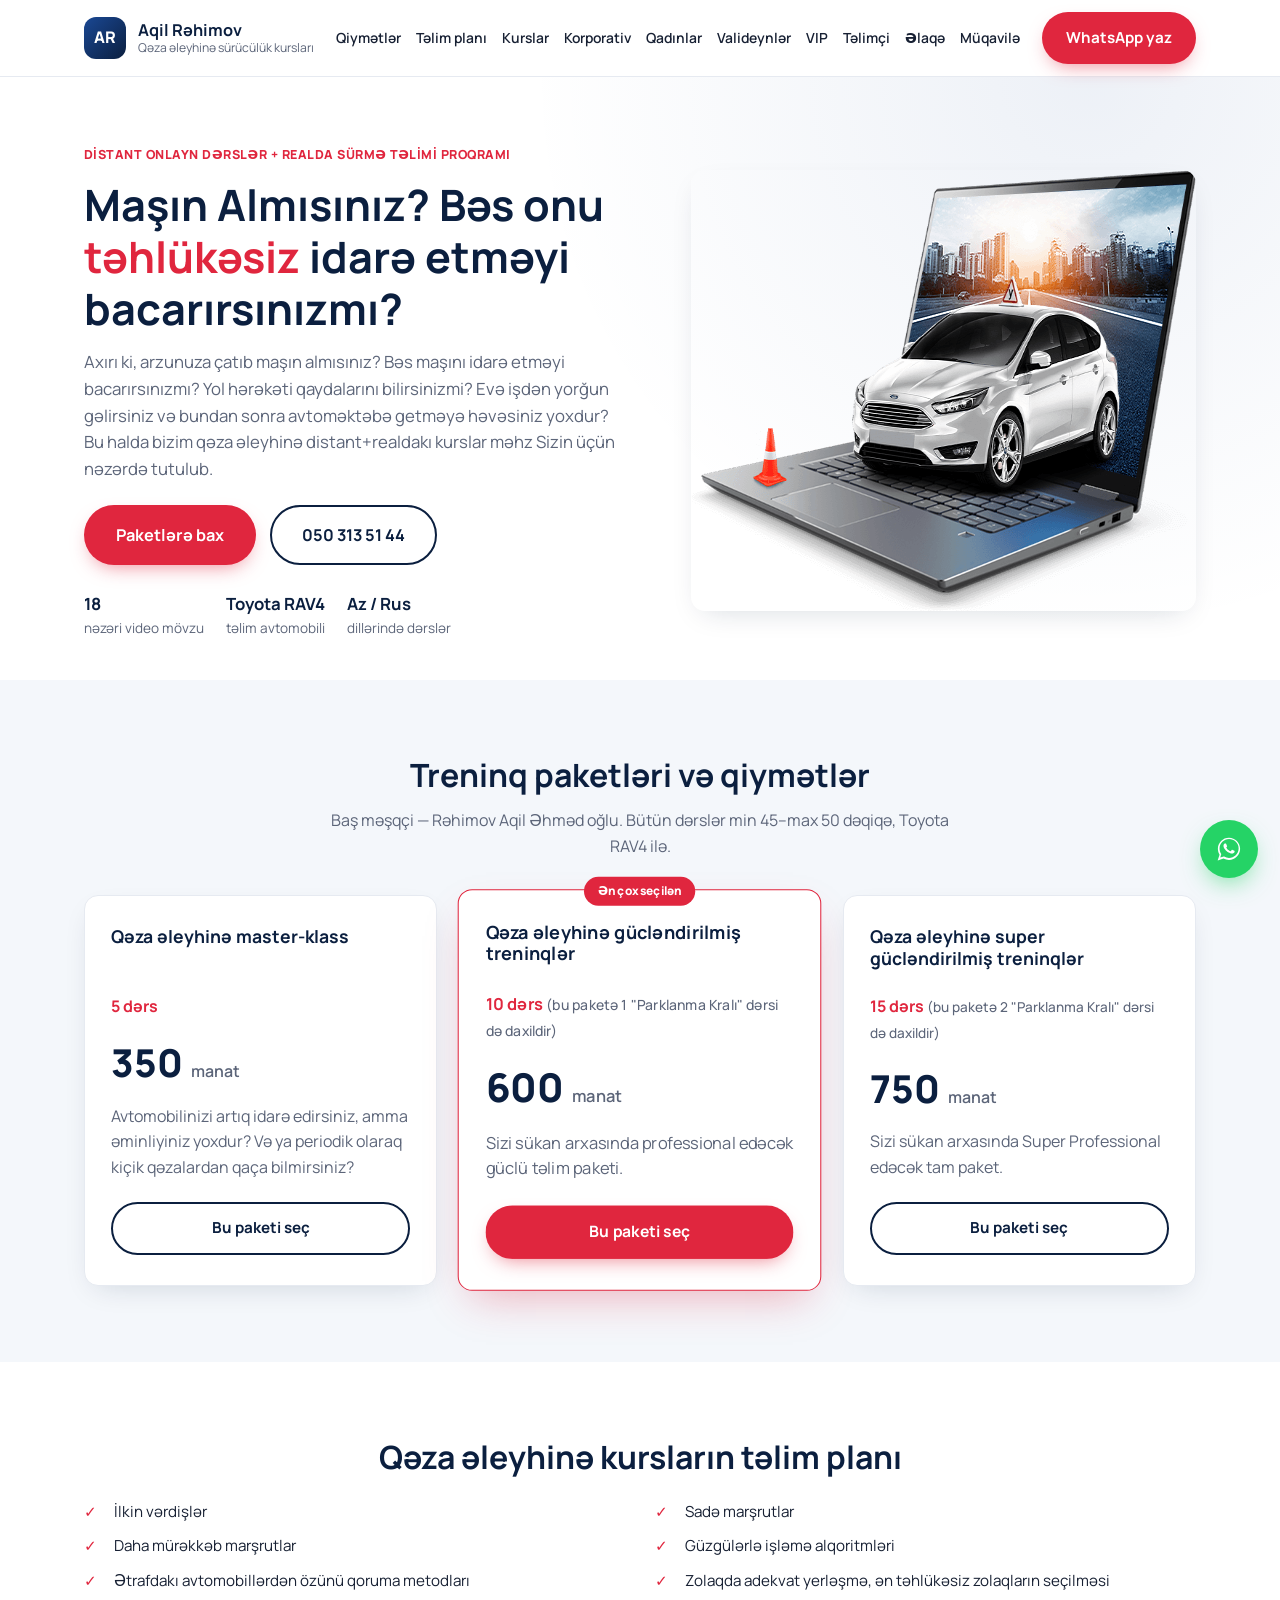
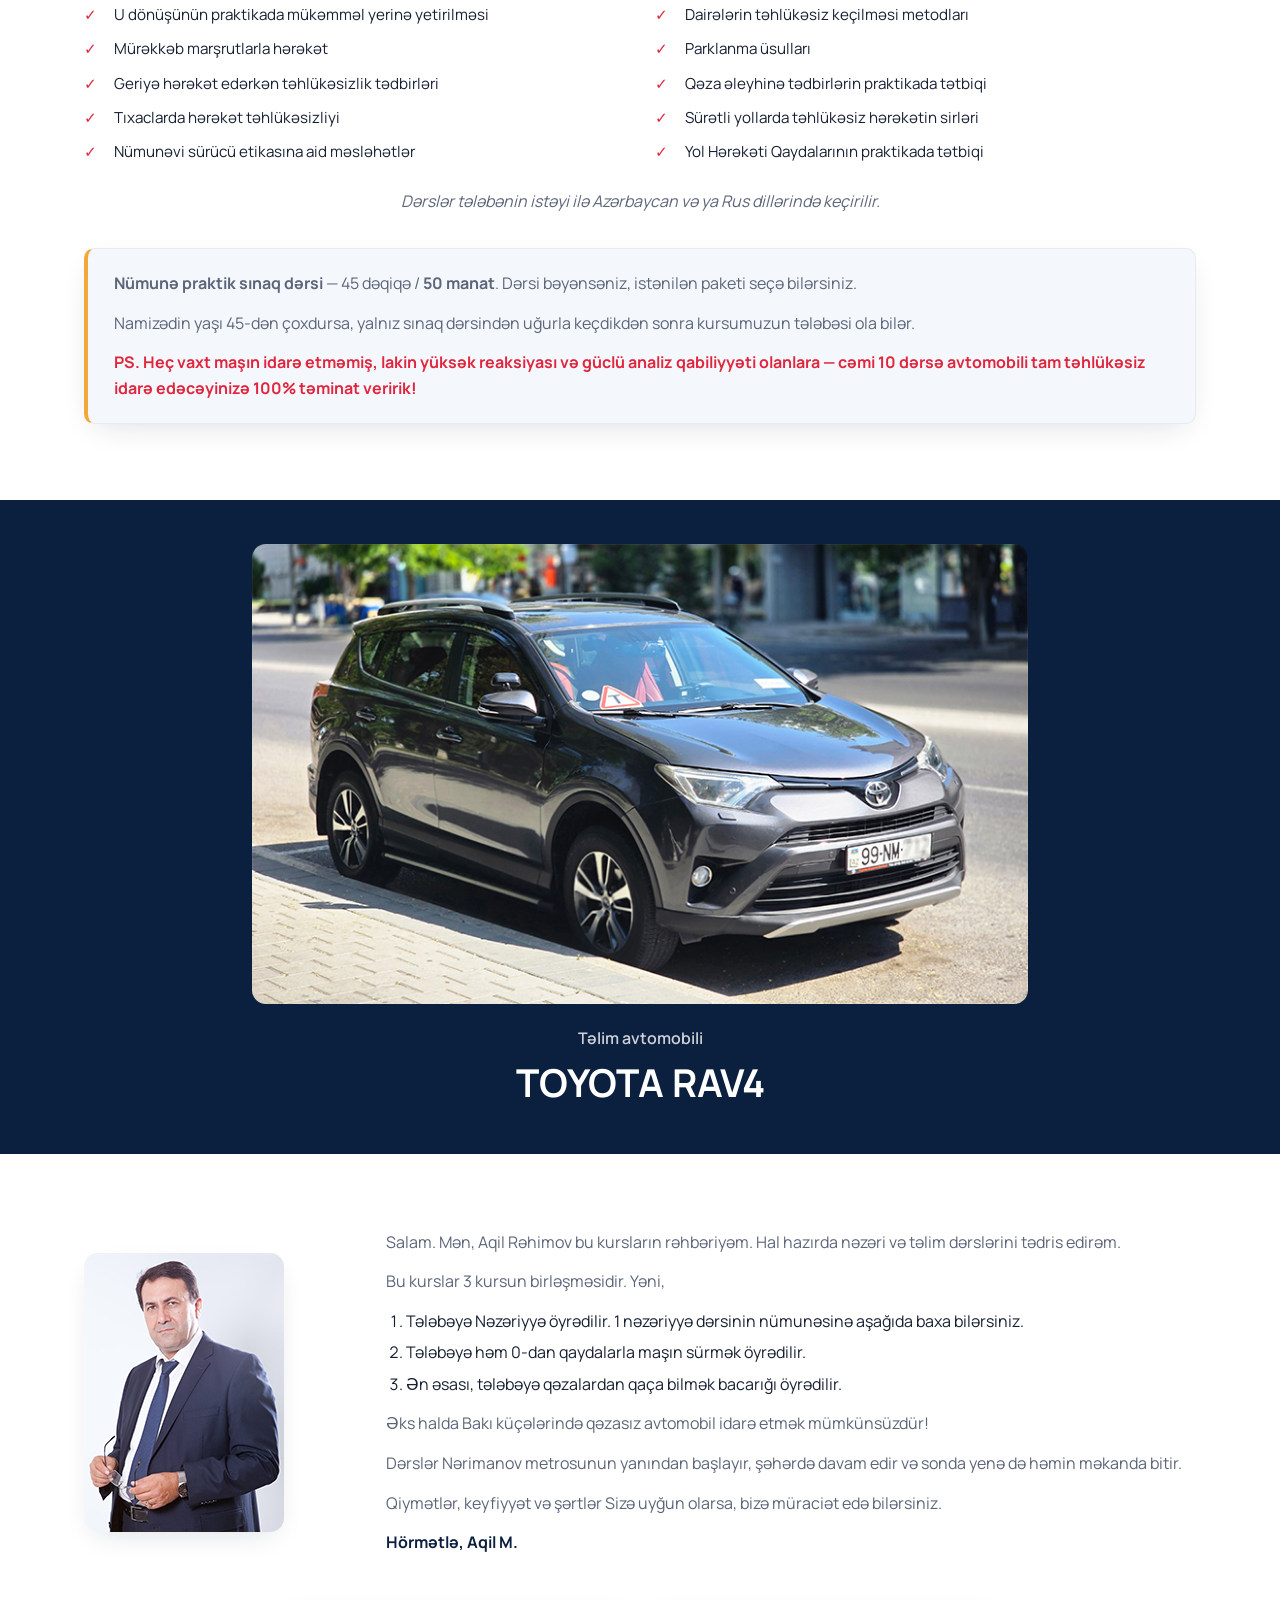
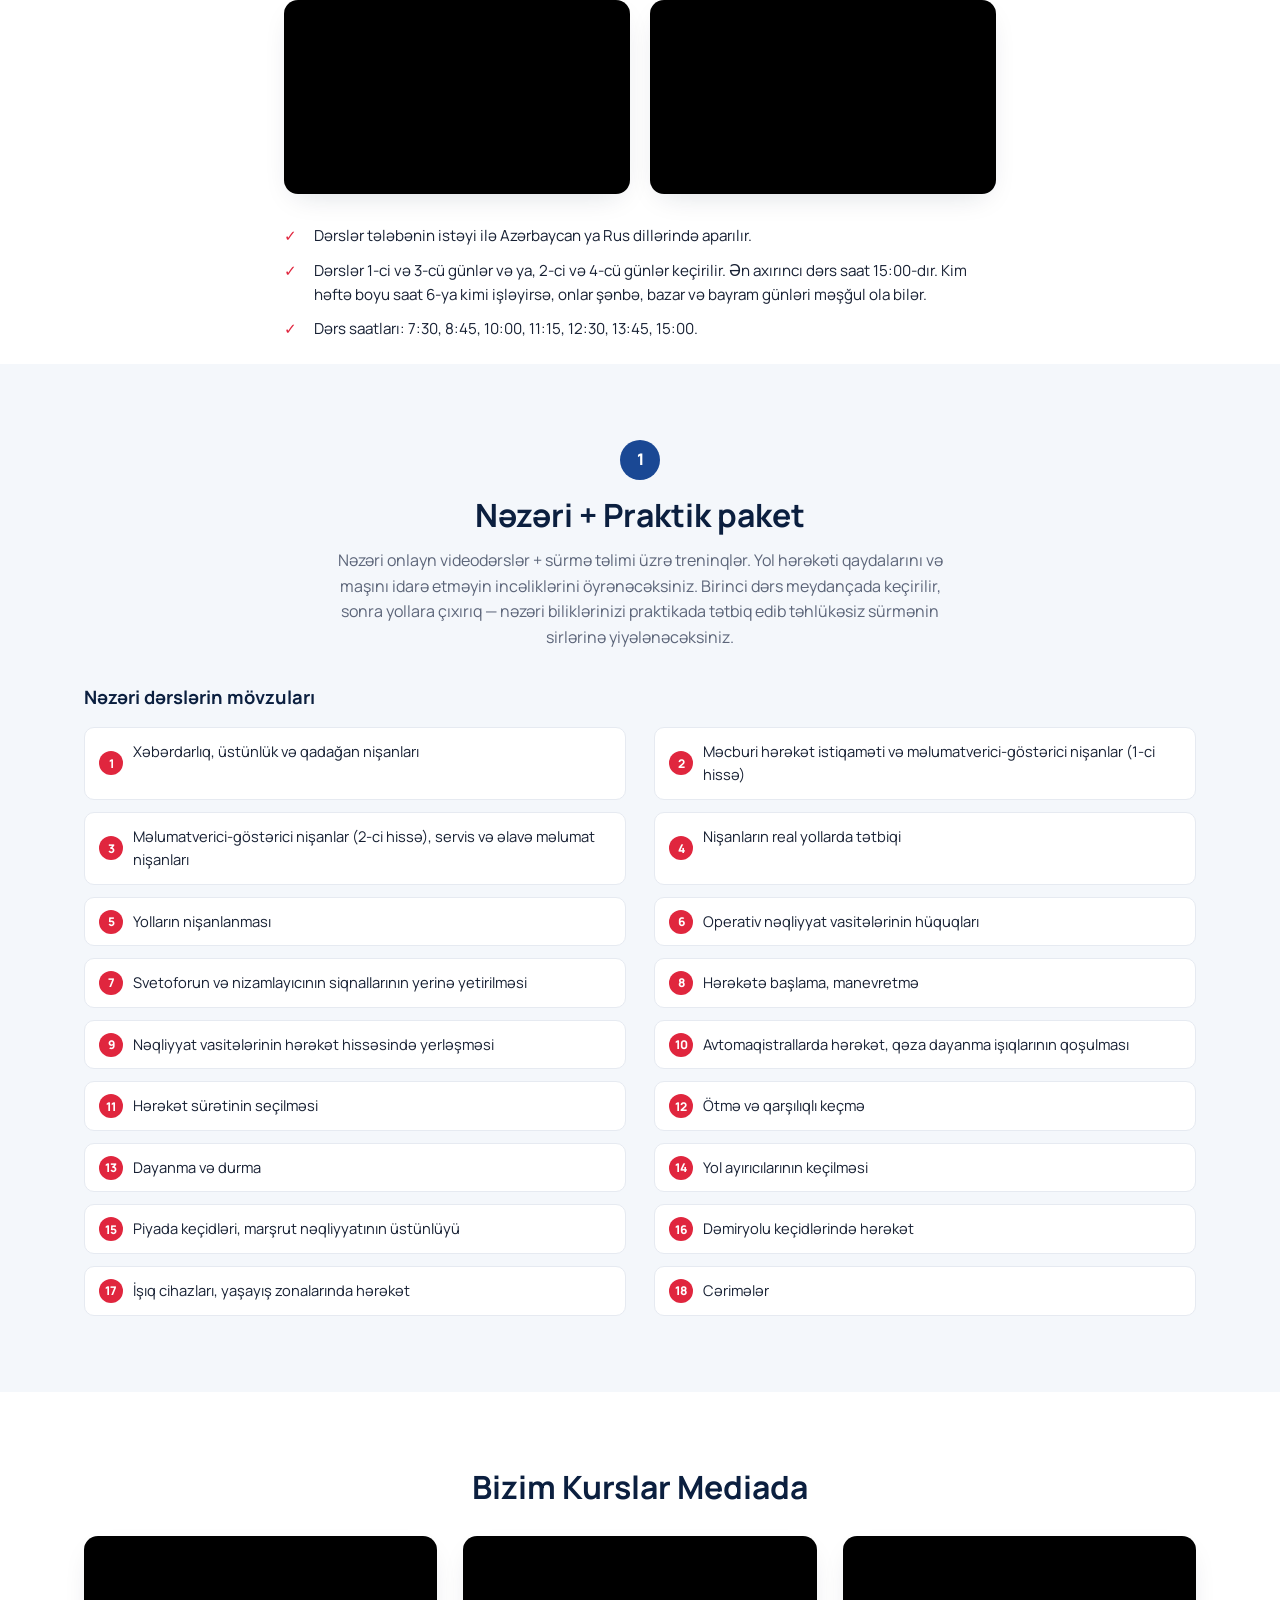
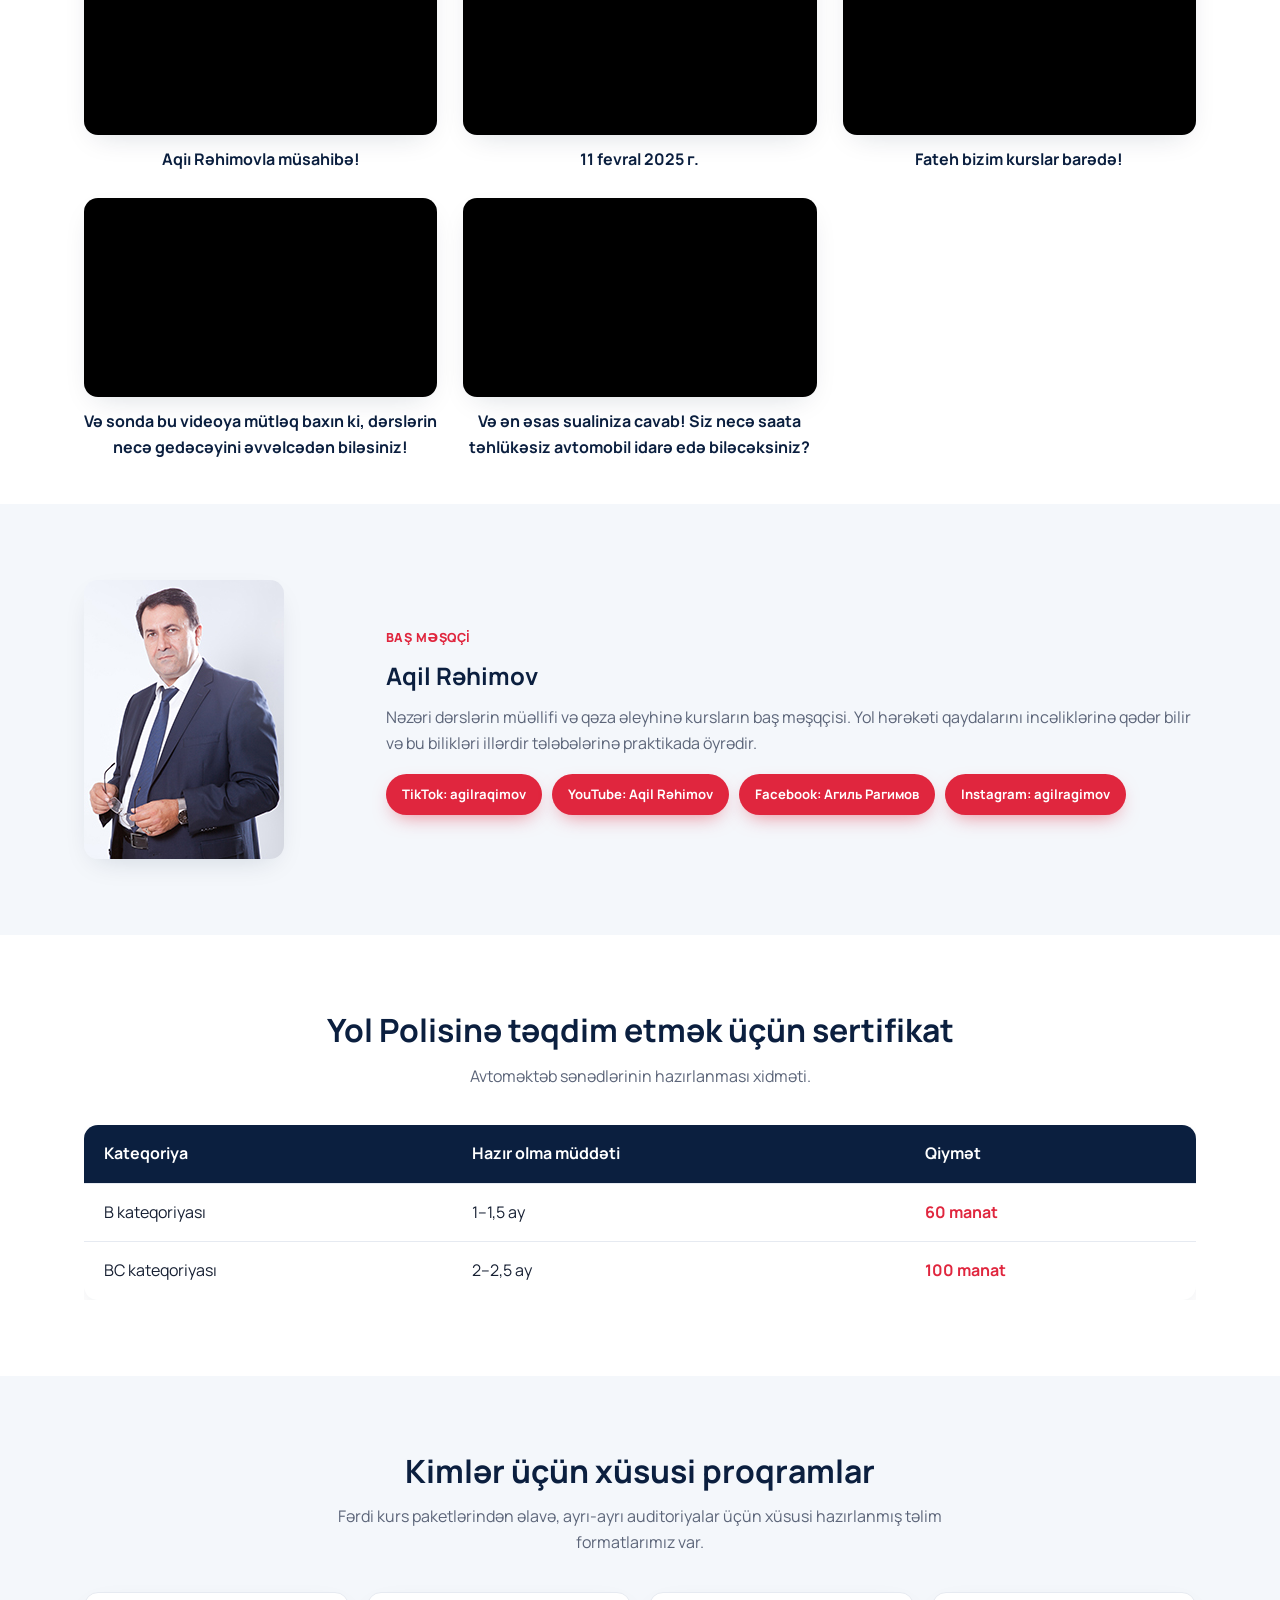
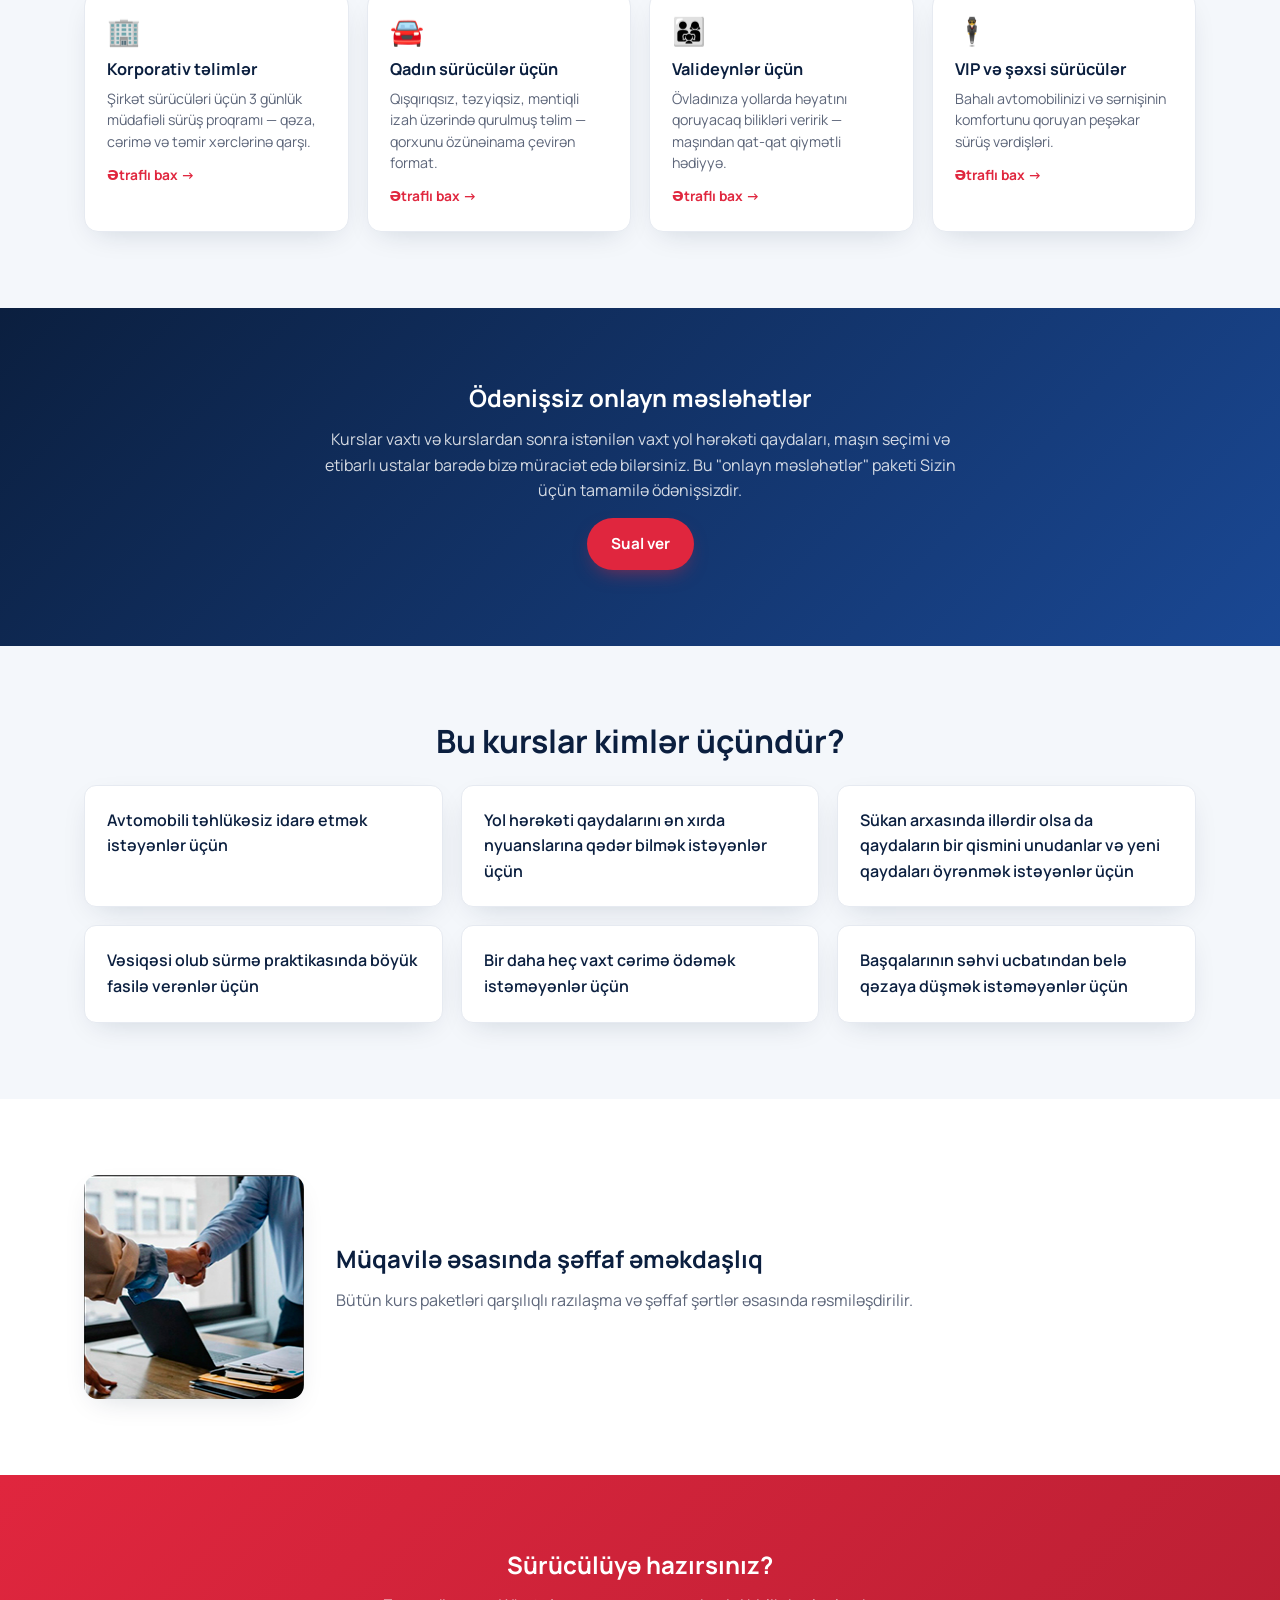
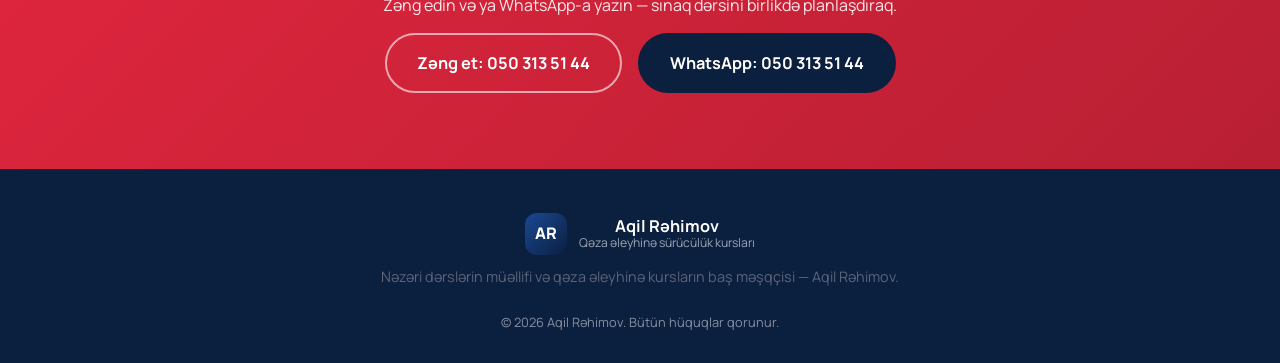
==== index.html @ 5eedbbdb "Make avtoprays.az the primary domain, 301 avtoprays.ru to it The two domains were serving the same s" ====
<!DOCTYPE html>
<html lang="az">
<head>
<!-- Google tag (gtag.js) -->
<script async src="https://www.googletagmanager.com/gtag/js?id=G-WKS4B1W9EC"></script>
<script>
  window.dataLayer = window.dataLayer || [];
  function gtag(){dataLayer.push(arguments);}
  gtag('js', new Date());

  gtag('config', 'G-WKS4B1W9EC');
</script>
<meta charset="UTF-8">
<meta name="viewport" content="width=device-width, initial-scale=1.0">
<title>Aqil Rəhimov | Qəza Əleyhinə Sürücülük Kursları — Bakı</title>
<meta name="description" content="Qəza əleyhinə distant+real sürücülük kursları. Nəzəri videodərslər + Toyota RAV4 ilə praktik təlim. Baş məşqçi Aqil Rəhimov.">
<link rel="canonical" href="https://avtoprays.az/">
<meta name="robots" content="index, follow, max-image-preview:large, max-snippet:-1">
<meta name="theme-color" content="#0b1f3f">
<meta property="og:type" content="website">
<meta property="og:site_name" content="Aqil Rəhimov — Qəza əleyhinə sürücülük kursları">
<meta property="og:title" content="Aqil Rəhimov | Qəza Əleyhinə Sürücülük Kursları — Bakı">
<meta property="og:description" content="Qəza əleyhinə distant+real sürücülük kursları. Nəzəri videodərslər + Toyota RAV4 ilə praktik təlim. Baş məşqçi Aqil Rəhimov.">
<meta property="og:url" content="https://avtoprays.az/">
<meta property="og:locale" content="az_AZ">
<meta property="og:image" content="https://avtoprays.az/assets/img/rv.jpg">
<meta property="og:image:width" content="800">
<meta property="og:image:height" content="474">
<meta property="og:image:alt" content="Aqil Rəhimov | Qəza Əleyhinə Sürücülük Kursları — Bakı">
<meta name="twitter:card" content="summary_large_image">
<meta name="google-site-verification" content="8_IIjyfYpLiNHMwcA9tqILUpTi-XOWbNn9tJfwJjx8o" />
<link rel="icon" href="data:image/svg+xml,<svg xmlns=%22http://www.w3.org/2000/svg%22 viewBox=%220 0 100 100%22><text y=%22.9em%22 font-size=%2290%22>🚗</text></svg>">
<link rel="preconnect" href="https://fonts.googleapis.com">
<link rel="preconnect" href="https://fonts.gstatic.com" crossorigin>
<link href="https://fonts.googleapis.com/css2?family=Manrope:wght@400;500;600;700;800&display=swap" rel="stylesheet">
<link rel="stylesheet" href="/css/style.css?v=20260823b">
</head>
<body>

<a class="skip-link" href="#main">Əsas məzmuna keç</a>

<!-- HEADER -->
<header class="site-header" id="top">
  <div class="container header-inner">
    <a href="#top" class="brand">
      <span class="brand-mark">AR</span>
      <span class="brand-text">
        <strong>Aqil Rəhimov</strong>
        <small>Qəza əleyhinə sürücülük kursları</small>
      </span>
    </a>

    <nav class="main-nav" id="mainNav">
      <a href="#qiymetler">Qiymətlər</a>
      <a href="#telim-plani">Təlim planı</a>
      <a href="#kurslar">Kurslar</a>
      <a href="/korporativ">Korporativ</a>
      <a href="/qadin-suruculer">Qadınlar</a>
      <a href="/valideynler-ucun">Valideynlər</a>
      <a href="/vip-suruculer">VIP</a>
      <a href="#teqchi">Təlimçi</a>
      <a href="#elaqe">Əlaqə</a>
      <a href="/muqavile">Müqavilə</a>
    </nav>

    <div class="header-actions">
      <a href="tel:+994503135144" class="btn btn-ghost header-phone">
        <svg viewBox="0 0 24 24" width="18" height="18" aria-hidden="true"><path fill="currentColor" d="M6.6 10.8c1.4 2.8 3.8 5.1 6.6 6.6l2.2-2.2c.3-.3.7-.4 1-.2 1.1.4 2.3.6 3.6.6.6 0 1 .4 1 1V20c0 .6-.4 1-1 1C10.6 21 3 13.4 3 4c0-.6.4-1 1-1h3.5c.6 0 1 .4 1 1 0 1.3.2 2.5.6 3.6.1.4 0 .8-.2 1L6.6 10.8z"/></svg>
        050 313 51 44
      </a>
      <a href="https://wa.me/994503135144?text=Salam%2C%20q%C9%99za%20%C9%99leyhin%C9%99%20s%C3%BCr%C3%BCc%C3%BCl%C3%BCk%20kurslar%C4%B1%20haqq%C4%B1nda%20m%C9%99lumat%20almaq%20ist%C9%99yir%C9%99m." class="btn btn-primary" target="_blank" rel="noopener">WhatsApp yaz</a>
    </div>

    <button class="nav-toggle" id="navToggle" aria-label="Menyunu aç" aria-expanded="false">
      <span></span><span></span><span></span>
    </button>
  </div>
</header>

<main id="main">

  <!-- HERO -->
  <section class="hero">
    <div class="container hero-inner">
      <div class="hero-copy reveal">
        <p class="eyebrow">DİSTANT ONLAYN DƏRSLƏR + REALDA SÜRMƏ TƏLİMİ PROQRAMI</p>
        <h1>Maşın Almısınız? Bəs onu <span>təhlükəsiz</span> idarə etməyi bacarırsınızmı?</h1>
        <p class="hero-sub">Axırı ki, arzunuza çatıb maşın almısınız? Bəs maşını idarə etməyi bacarırsınızmı? Yol hərəkəti qaydalarını bilirsinizmi? Evə işdən yorğun gəlirsiniz və bundan sonra avtoməktəbə getməyə həvəsiniz yoxdur? Bu halda bizim qəza əleyhinə distant+realdakı kurslar məhz Sizin üçün nəzərdə tutulub.</p>
        <div class="hero-actions">
          <a href="#qiymetler" class="btn btn-primary btn-lg">Paketlərə bax</a>
          <a href="tel:+994503135144" class="btn btn-outline btn-lg">050 313 51 44</a>
        </div>
        <ul class="hero-trust">
          <li><strong>18</strong> nəzəri video mövzu</li>
          <li><strong>Toyota RAV4</strong> təlim avtomobili</li>
          <li><strong>Az / Rus</strong> dillərində dərslər</li>
        </ul>
      </div>
      <div class="hero-media reveal">
        <img src="/assets/img/obolsoy4.png" width="695" height="441" alt="Nəzəri onlayn video kurs və praktik sürücülük təlimi" loading="eager">
      </div>
    </div>
  </section>

  <!-- PRICING -->
  <section class="section alt" id="qiymetler">
    <div class="container">
      <h2 class="section-title reveal">Treninq paketləri və qiymətlər</h2>
      <p class="section-sub reveal">Baş məşqçi — Rəhimov Aqil Əhməd oğlu. Bütün dərslər min 45–max 50 dəqiqə, Toyota RAV4 ilə.</p>

      <div class="pricing-grid">
        <div class="price-card reveal">
          <h3>Qəza əleyhinə master-klass</h3>
          <p class="price-lessons">5 dərs</p>
          <p class="price-tag">350 <span>manat</span></p>
          <p class="price-desc">Avtomobilinizi artıq idarə edirsiniz, amma əminliyiniz yoxdur? Və ya periodik olaraq kiçik qəzalardan qaça bilmirsiniz?</p>
          <a href="https://wa.me/994503135144?text=Salam%2C%20%22Q%C9%99za%20%C9%99leyhin%C9%99%20master-klass%22%20paketi%20(5%20d%C9%99rs%2C%20350%20manat)%20il%C9%99%20maraqlan%C4%B1ram." class="btn btn-outline" target="_blank" rel="noopener">Bu paketi seç</a>
        </div>

        <div class="price-card featured reveal">
          <p class="price-flag">Ən çox seçilən</p>
          <h3>Qəza əleyhinə gücləndirilmiş treninqlər</h3>
          <p class="price-lessons">10 dərs <em>(bu paketə 1 "Parklanma Kralı" dərsi də daxildir)</em></p>
          <p class="price-tag">600 <span>manat</span></p>
          <p class="price-desc">Sizi sükan arxasında professional edəcək güclü təlim paketi.</p>
          <a href="https://wa.me/994503135144?text=Salam%2C%20%22Q%C9%99za%20%C9%99leyhin%C9%99%20g%C3%BCcl%C9%99ndirilmi%C5%9F%20treninql%C9%99r%22%20paketi%20(10%20d%C9%99rs%2C%20600%20manat)%20il%C9%99%20maraqlan%C4%B1ram." class="btn btn-primary" target="_blank" rel="noopener">Bu paketi seç</a>
        </div>

        <div class="price-card reveal">
          <h3>Qəza əleyhinə super gücləndirilmiş treninqlər</h3>
          <p class="price-lessons">15 dərs <em>(bu paketə 2 "Parklanma Kralı" dərsi də daxildir)</em></p>
          <p class="price-tag">750 <span>manat</span></p>
          <p class="price-desc">Sizi sükan arxasında Super Professional edəcək tam paket.</p>
          <a href="https://wa.me/994503135144?text=Salam%2C%20%22Q%C9%99za%20%C9%99leyhin%C9%99%20super%20g%C3%BCcl%C9%99ndirilmi%C5%9F%20treninql%C9%99r%22%20paketi%20(15%20d%C9%99rs%2C%20750%20manat)%20il%C9%99%20maraqlan%C4%B1ram." class="btn btn-outline" target="_blank" rel="noopener">Bu paketi seç</a>
        </div>
      </div>
    </div>
  </section>

  <!-- TRAINING PLAN -->
  <section class="section" id="telim-plani">
    <div class="container">
      <h2 class="section-title reveal">Qəza əleyhinə kursların təlim planı</h2>
      <ul class="plan-list reveal">
        <li>İlkin vərdişlər</li>
        <li>Sadə marşrutlar</li>
        <li>Daha mürəkkəb marşrutlar</li>
        <li>Güzgülərlə işləmə alqoritmləri</li>
        <li>Ətrafdakı avtomobillərdən özünü qoruma metodları</li>
        <li>Zolaqda adekvat yerləşmə, ən təhlükəsiz zolaqların seçilməsi</li>
        <li>U dönüşünün praktikada mükəmməl yerinə yetirilməsi</li>
        <li>Dairələrin təhlükəsiz keçilməsi metodları</li>
        <li>Mürəkkəb marşrutlarla hərəkət</li>
        <li>Parklanma üsulları</li>
        <li>Geriyə hərəkət edərkən təhlükəsizlik tədbirləri</li>
        <li>Qəza əleyhinə tədbirlərin praktikada tətbiqi</li>
        <li>Tıxaclarda hərəkət təhlükəsizliyi</li>
        <li>Sürətli yollarda təhlükəsiz hərəkətin sirləri</li>
        <li>Nümunəvi sürücü etikasına aid məsləhətlər</li>
        <li>Yol Hərəkəti Qaydalarının praktikada tətbiqi</li>
      </ul>
      <p class="lang-note reveal">Dərslər tələbənin istəyi ilə Azərbaycan və ya Rus dillərində keçirilir.</p>

      <div class="note-card reveal">
        <p><strong>Nümunə praktik sınaq dərsi</strong> — 45 dəqiqə / <strong>50 manat</strong>. Dərsi bəyənsəniz, istənilən paketi seçə bilərsiniz.</p>
        <p>Namizədin yaşı 45-dən çoxdursa, yalnız sınaq dərsindən uğurla keçdikdən sonra kursumuzun tələbəsi ola bilər.</p>
        <p class="highlight">PS. Heç vaxt maşın idarə etməmiş, lakin yüksək reaksiyası və güclü analiz qabiliyyəti olanlara — cəmi 10 dərsə avtomobili tam təhlükəsiz idarə edəcəyinizə 100% təminat veririk!</p>
      </div>
    </div>
  </section>

  <!-- TRAINING CAR -->
  <section class="training-car reveal">
    <div class="container">
      <img src="/assets/img/rv.jpg" width="800" height="474" alt="Təlim avtomobili Toyota RAV4" loading="lazy">
      <div class="training-car-caption">
        <span>Təlim avtomobili</span>
        <strong>TOYOTA RAV4</strong>
      </div>
    </div>
  </section>

  <!-- PERSONAL MESSAGE FROM AQIL -->
  <section class="section instructor message-section">
    <div class="container instructor-inner">
      <img src="/assets/img/aqil2.jpg" width="200" height="279" alt="Aqil Rəhimov — qəza əleyhinə kursların baş məşqçisi" class="reveal" loading="lazy">
      <div class="reveal">
        <p>Salam. Mən, Aqil Rəhimov bu kursların rəhbəriyəm. Hal hazırda nəzəri və təlim dərslərini tədris edirəm.</p>
        <p>Bu kurslar 3 kursun birləşməsidir. Yəni,</p>
        <ol>
          <li>Tələbəyə Nəzəriyyə öyrədilir. 1 nəzəriyyə dərsinin nümunəsinə aşağıda baxa bilərsiniz.</li>
          <li>Tələbəyə həm 0-dan qaydalarla maşın sürmək öyrədilir.</li>
          <li>Ən əsası, tələbəyə qəzalardan qaça bilmək bacarığı öyrədilir.</li>
        </ol>
        <p>Əks halda Bakı küçələrində qəzasız avtomobil idarə etmək mümkünsüzdür!</p>
        <p>Dərslər Nərimanov metrosunun yanından başlayır, şəhərdə davam edir və sonda yenə də həmin məkanda bitir.</p>
        <p>Qiymətlər, keyfiyyət və şərtlər Sizə uyğun olarsa, bizə müraciət edə bilərsiniz.</p>
        <p class="highlight">Hörmətlə, Aqil M.</p>
      </div>
    </div>

    <div class="container message-block">
      <div class="video-row reveal">
        <div class="video-frame">
          <iframe src="https://www.youtube.com/embed/GgPdchzPx4E" title="Nəzəriyyə dərsi nümunəsi" loading="lazy" allowfullscreen referrerpolicy="strict-origin-when-cross-origin"></iframe>
        </div>
        <div class="video-frame">
          <iframe src="https://www.youtube.com/embed/bsrP6f2I9YM" title="24 ноября 2024 г." loading="lazy" allowfullscreen referrerpolicy="strict-origin-when-cross-origin"></iframe>
        </div>
      </div>

      <ul class="plan-list schedule-list reveal">
        <li>Dərslər tələbənin istəyi ilə Azərbaycan ya Rus dillərində aparılır.</li>
        <li>Dərslər 1-ci və 3-cü günlər və ya, 2-ci və 4-cü günlər keçirilir. Ən axırıncı dərs saat 15:00-dır. Kim həftə boyu saat 6-ya kimi işləyirsə, onlar şənbə, bazar və bayram günləri məşğul ola bilər.</li>
        <li>Dərs saatları: 7:30, 8:45, 10:00, 11:15, 12:30, 13:45, 15:00.</li>
      </ul>
    </div>
  </section>

  <!-- COURSE / THEORY -->
  <section class="section alt" id="kurslar">
    <div class="container">
      <span class="badge-num reveal">1</span>
      <h2 class="section-title reveal">Nəzəri + Praktik paket</h2>
      <p class="section-sub reveal">Nəzəri onlayn videodərslər + sürmə təlimi üzrə treninqlər. Yol hərəkəti qaydalarını və maşını idarə etməyin incəliklərini öyrənəcəksiniz. Birinci dərs meydançada keçirilir, sonra yollara çıxırıq — nəzəri biliklərinizi praktikada tətbiq edib təhlükəsiz sürmənin sirlərinə yiyələnəcəksiniz.</p>

      <h3 class="subheading reveal">Nəzəri dərslərin mövzuları</h3>
      <ol class="topics-grid reveal">
        <li>Xəbərdarlıq, üstünlük və qadağan nişanları</li>
        <li>Məcburi hərəkət istiqaməti və məlumatverici-göstərici nişanlar (1-ci hissə)</li>
        <li>Məlumatverici-göstərici nişanlar (2-ci hissə), servis və əlavə məlumat nişanları</li>
        <li>Nişanların real yollarda tətbiqi</li>
        <li>Yolların nişanlanması</li>
        <li>Operativ nəqliyyat vasitələrinin hüquqları</li>
        <li>Svetoforun və nizamlayıcının siqnallarının yerinə yetirilməsi</li>
        <li>Hərəkətə başlama, manevretmə</li>
        <li>Nəqliyyat vasitələrinin hərəkət hissəsində yerləşməsi</li>
        <li>Avtomaqistrallarda hərəkət, qəza dayanma işıqlarının qoşulması</li>
        <li>Hərəkət sürətinin seçilməsi</li>
        <li>Ötmə və qarşılıqlı keçmə</li>
        <li>Dayanma və durma</li>
        <li>Yol ayırıcılarının keçilməsi</li>
        <li>Piyada keçidləri, marşrut nəqliyyatının üstünlüyü</li>
        <li>Dəmiryolu keçidlərində hərəkət</li>
        <li>İşıq cihazları, yaşayış zonalarında hərəkət</li>
        <li>Cərimələr</li>
      </ol>
    </div>
  </section>

  <!-- VIDEO PROOF — BLOCK 1 -->
  <section class="section videos" id="videolar">
    <div class="container">
      <h2 class="section-title reveal">Bizim Kurslar Mediada</h2>
      <div class="video-grid">
        <div class="video-card reveal">
          <div class="video-frame">
            <iframe src="https://www.youtube.com/embed/Wekr_L191d0" title="Aqiı Rəhimovla müsahibə!" loading="lazy" allowfullscreen referrerpolicy="strict-origin-when-cross-origin"></iframe>
          </div>
          <p>Aqiı Rəhimovla müsahibə!</p>
        </div>
        <div class="video-card reveal">
          <div class="video-frame">
            <iframe src="https://www.youtube.com/embed/rKvbdN_kvwE" title="11 fevral 2025 г." loading="lazy" allowfullscreen referrerpolicy="strict-origin-when-cross-origin"></iframe>
          </div>
          <p>11 fevral 2025 г.</p>
        </div>
        <div class="video-card reveal">
          <div class="video-frame">
            <iframe src="https://www.youtube.com/embed/ZIy5BpV6WzE" title="Fateh bizim kurslar barədə!" loading="lazy" allowfullscreen referrerpolicy="strict-origin-when-cross-origin"></iframe>
          </div>
          <p>Fateh bizim kurslar barədə!</p>
        </div>
        <div class="video-card reveal">
          <div class="video-frame">
            <iframe src="https://www.youtube.com/embed/qOqrvjJQRo8" title="Güclü və effektiv avtokurslar axtarışında olanlar diqqətlə baxsın! Əlaqə Votsap 050 313 51 44" loading="lazy" allowfullscreen referrerpolicy="strict-origin-when-cross-origin"></iframe>
          </div>
          <p>Və sonda bu videoya mütləq baxın ki, dərslərin necə gedəcəyini əvvəlcədən biləsiniz!</p>
        </div>
        <div class="video-card reveal">
          <div class="video-frame">
            <iframe src="https://www.youtube.com/embed/qOc4GPXu9CU" title="&quot;İnsanı neçə dərsə maşını idarə etməyi öyrətmək olar?&quot;" loading="lazy" allowfullscreen referrerpolicy="strict-origin-when-cross-origin"></iframe>
          </div>
          <p>Və ən əsas sualiniza cavab! Siz necə saata təhlükəsiz avtomobil idarə edə biləcəksiniz?</p>
        </div>
      </div>
    </div>
  </section>

  <!-- INSTRUCTOR -->
  <section class="section instructor alt" id="teqchi">
    <div class="container instructor-inner">
      <img src="/assets/img/aqil2.jpg" width="200" height="279" alt="Aqil Rəhimov — qəza əleyhinə kursların baş məşqçisi" class="reveal" loading="lazy">
      <div class="reveal">
        <span class="eyebrow">Baş məşqçi</span>
        <h2>Aqil Rəhimov</h2>
        <p>Nəzəri dərslərin müəllifi və qəza əleyhinə kursların baş məşqçisi. Yol hərəkəti qaydalarını incəliklərinə qədər bilir və bu bilikləri illərdir tələbələrinə praktikada öyrədir.</p>
        <div class="social-badges">
          <a href="https://www.tiktok.com/@agilraqimov?_r=1&amp;_t=ZS-98ZuK0rAFO8" target="_blank" rel="noopener">TikTok: agilraqimov</a>
          <a href="https://www.youtube.com/@Picasso726" target="_blank" rel="noopener">YouTube: Aqil Rəhimov</a>
          <a href="https://www.facebook.com/share/18YM7Bby87/?mibextid=wwXIfr" target="_blank" rel="noopener">Facebook: Агиль Рагимов</a>
          <a href="https://www.instagram.com/agilragimov/?hl=en" target="_blank" rel="noopener">Instagram: agilragimov</a>
        </div>
      </div>
    </div>
  </section>

  <!-- CERTIFICATE -->
  <section class="section">
    <div class="container">
      <h2 class="section-title reveal">Yol Polisinə təqdim etmək üçün sertifikat</h2>
      <p class="section-sub reveal">Avtoməktəb sənədlərinin hazırlanması xidməti.</p>
      <div class="table-wrap reveal">
        <table class="cert-table">
          <thead>
            <tr>
              <th>Kateqoriya</th>
              <th>Hazır olma müddəti</th>
              <th>Qiymət</th>
            </tr>
          </thead>
          <tbody>
            <tr>
              <td>B kateqoriyası</td>
              <td>1–1,5 ay</td>
              <td>60 manat</td>
            </tr>
            <tr>
              <td>BC kateqoriyası</td>
              <td>2–2,5 ay</td>
              <td>100 manat</td>
            </tr>
          </tbody>
        </table>
      </div>
    </div>
  </section>

  <!-- AUDIENCE PROGRAMS -->
  <section class="section alt" id="proqramlar">
    <div class="container">
      <h2 class="section-title reveal">Kimlər üçün xüsusi proqramlar</h2>
      <p class="section-sub reveal">Fərdi kurs paketlərindən əlavə, ayrı-ayrı auditoriyalar üçün xüsusi hazırlanmış təlim formatlarımız var.</p>
      <div class="program-grid">
        <a class="program-card reveal" href="/korporativ">
          <span class="pc-icon" aria-hidden="true">🏢</span>
          <strong>Korporativ təlimlər</strong>
          <span>Şirkət sürücüləri üçün 3 günlük müdafiəli sürüş proqramı — qəza, cərimə və təmir xərclərinə qarşı.</span>
          <em>Ətraflı bax →</em>
        </a>
        <a class="program-card reveal" href="/qadin-suruculer">
          <span class="pc-icon" aria-hidden="true">🚘</span>
          <strong>Qadın sürücülər üçün</strong>
          <span>Qışqırıqsız, təzyiqsiz, məntiqli izah üzərində qurulmuş təlim — qorxunu özünəinama çevirən format.</span>
          <em>Ətraflı bax →</em>
        </a>
        <a class="program-card reveal" href="/valideynler-ucun">
          <span class="pc-icon" aria-hidden="true">👨‍👩‍👧</span>
          <strong>Valideynlər üçün</strong>
          <span>Övladınıza yollarda həyatını qoruyacaq bilikləri veririk — maşından qat-qat qiymətli hədiyyə.</span>
          <em>Ətraflı bax →</em>
        </a>
        <a class="program-card reveal" href="/vip-suruculer">
          <span class="pc-icon" aria-hidden="true">🕴️</span>
          <strong>VIP və şəxsi sürücülər</strong>
          <span>Bahalı avtomobilinizi və sərnişinin komfortunu qoruyan peşəkar sürüş vərdişləri.</span>
          <em>Ətraflı bax →</em>
        </a>
      </div>
    </div>
  </section>

  <!-- FREE CONSULT -->
  <section class="section consult">
    <div class="container consult-inner reveal">
      <div>
        <h2>Ödənişsiz onlayn məsləhətlər</h2>
        <p>Kurslar vaxtı və kurslardan sonra istənilən vaxt yol hərəkəti qaydaları, maşın seçimi və etibarlı ustalar barədə bizə müraciət edə bilərsiniz. Bu "onlayn məsləhətlər" paketi Sizin üçün tamamilə ödənişsizdir.</p>
        <a href="https://wa.me/994503135144" class="btn btn-primary" target="_blank" rel="noopener">Sual ver</a>
      </div>
    </div>
  </section>

  <!-- WHO IS THIS FOR -->
  <section class="section alt">
    <div class="container">
      <h2 class="section-title reveal">Bu kurslar kimlər üçündür?</h2>
      <div class="who-grid">
        <div class="who-card reveal">Avtomobili təhlükəsiz idarə etmək istəyənlər üçün</div>
        <div class="who-card reveal">Yol hərəkəti qaydalarını ən xırda nyuanslarına qədər bilmək istəyənlər üçün</div>
        <div class="who-card reveal">Sükan arxasında illərdir olsa da qaydaların bir qismini unudanlar və yeni qaydaları öyrənmək istəyənlər üçün</div>
        <div class="who-card reveal">Vəsiqəsi olub sürmə praktikasında böyük fasilə verənlər üçün</div>
        <div class="who-card reveal">Bir daha heç vaxt cərimə ödəmək istəməyənlər üçün</div>
        <div class="who-card reveal">Başqalarının səhvi ucbatından belə qəzaya düşmək istəməyənlər üçün</div>
      </div>
    </div>
  </section>

  <!-- TRUST / CONTRACT -->
  <section class="section trust">
    <div class="container trust-inner reveal">
      <img src="/assets/img/Screenshot6.jpg" width="225" height="224" alt="Müqavilə əsasında şəffaf əməkdaşlıq" loading="lazy">
      <div>
        <h2>Müqavilə əsasında şəffaf əməkdaşlıq</h2>
        <p>Bütün kurs paketləri qarşılıqlı razılaşma və şəffaf şərtlər əsasında rəsmiləşdirilir.</p>
      </div>
    </div>
  </section>


  <!-- FINAL CTA / CONTACT -->
  <section class="section final-cta" id="elaqe">
    <div class="container reveal">
      <h2>Sürücülüyə hazırsınız?</h2>
      <p>Zəng edin və ya WhatsApp-a yazın — sınaq dərsini birlikdə planlaşdıraq.</p>
      <div class="cta-buttons">
        <a href="tel:+994503135144" class="btn btn-lg btn-outline-light">Zəng et: 050 313 51 44</a>
        <a href="https://wa.me/994503135144?text=Salam%2C%20s%C4%B1naq%20d%C9%99rsi%20haqq%C4%B1nda%20m%C9%99lumat%20almaq%20ist%C9%99yir%C9%99m." class="btn btn-lg btn-primary" target="_blank" rel="noopener">WhatsApp: 050 313 51 44</a>
      </div>
    </div>
  </section>

</main>

<footer class="site-footer">
  <div class="container footer-inner">
    <div class="brand footer-brand">
      <span class="brand-mark">AR</span>
      <span class="brand-text">
        <strong>Aqil Rəhimov</strong>
        <small>Qəza əleyhinə sürücülük kursları</small>
      </span>
    </div>
    <p class="footer-note">Nəzəri dərslərin müəllifi və qəza əleyhinə kursların baş məşqçisi — Aqil Rəhimov.</p>
    <div class="visit-counter" id="visitCounter" hidden>
      <div class="vc-item">
        <span class="vc-num" id="vcTotal">0</span>
        <span class="vc-label">Ümumi ziyarətçi</span>
      </div>
      <div class="vc-item">
        <span class="vc-num" id="vcToday">0</span>
        <span class="vc-label">Bu gün</span>
      </div>
      <div class="vc-item">
        <span class="vc-num" id="vcOnline">0</span>
        <span class="vc-label">Hazırda saytda</span>
      </div>
    </div>
    <p class="footer-copy">&copy; <span id="year"></span> Aqil Rəhimov. Bütün hüquqlar qorunur.</p>
  </div>
</footer>

<a href="https://wa.me/994503135144" class="floating-whatsapp" target="_blank" rel="noopener" aria-label="WhatsApp ilə yazın">
  <svg viewBox="0 0 32 32" width="28" height="28" aria-hidden="true"><path fill="currentColor" d="M16 3C9 3 3.3 8.7 3.3 15.7c0 2.5.7 4.8 1.9 6.8L3 29l6.7-2.1c1.9 1 4.1 1.6 6.3 1.6 7 0 12.7-5.7 12.7-12.7C28.7 8.7 23 3 16 3zm0 23.2c-2 0-3.9-.5-5.6-1.5l-.4-.2-4 1.2 1.2-3.9-.3-.4c-1.1-1.8-1.7-3.8-1.7-5.9 0-6 4.9-10.9 10.9-10.9 2.9 0 5.6 1.1 7.7 3.2 2.1 2.1 3.2 4.8 3.2 7.7-.1 6-5 10.7-11 10.7zm6-8.2c-.3-.2-1.9-1-2.2-1.1-.3-.1-.5-.2-.7.2-.2.3-.8 1.1-1 1.3-.2.2-.4.2-.7.1-.3-.2-1.4-.5-2.6-1.6-1-.9-1.6-2-1.8-2.3-.2-.3 0-.5.1-.6.1-.1.3-.4.4-.5.1-.2.2-.3.3-.5.1-.2 0-.4 0-.5-.1-.2-.7-1.7-1-2.3-.2-.6-.5-.5-.7-.5h-.6c-.2 0-.5.1-.8.4-.3.3-1 1-1 2.5 0 1.5 1.1 2.9 1.2 3.1.1.2 2.2 3.4 5.3 4.7.7.3 1.3.5 1.8.7.8.2 1.4.2 2 .1.6-.1 1.9-.8 2.2-1.5.3-.7.3-1.3.2-1.5-.1-.1-.3-.2-.6-.4z"/></svg>
</a>

<script type="application/ld+json">
{
  "@context": "https://schema.org",
  "@graph": [
    {
      "@type": "WebSite",
      "@id": "https://avtoprays.az/#website",
      "url": "https://avtoprays.az/",
      "name": "Aqil Rəhimov — Qəza əleyhinə sürücülük kursları",
      "inLanguage": "az",
      "publisher": {
        "@id": "https://avtoprays.az/#business"
      }
    },
    {
      "@type": [
        "LocalBusiness",
        "EducationalOrganization"
      ],
      "@id": "https://avtoprays.az/#business",
      "name": "Aqil Rəhimov — Qəza əleyhinə sürücülük kursları",
      "description": "Bakıda qəza əleyhinə (müdafiəli) sürücülük kursları: nəzəri onlayn videodərslər və Toyota RAV4 ilə praktik sürüş təlimi. Baş məşqçi — Rəhimov Aqil Əhməd oğlu.",
      "url": "https://avtoprays.az/",
      "telephone": "+994503135144",
      "image": "https://avtoprays.az/assets/img/rv.jpg",
      "priceRange": "350-750 AZN",
      "address": {
        "@type": "PostalAddress",
        "addressLocality": "Bakı",
        "addressCountry": "AZ"
      },
      "areaServed": {
        "@type": "City",
        "name": "Bakı"
      },
      "availableLanguage": [
        "az",
        "ru"
      ],
      "founder": {
        "@type": "Person",
        "name": "Rəhimov Aqil Əhməd oğlu"
      },
      "openingHoursSpecification": [
        {
          "@type": "OpeningHoursSpecification",
          "dayOfWeek": [
            "Monday",
            "Tuesday",
            "Wednesday",
            "Thursday",
            "Friday",
            "Saturday",
            "Sunday"
          ],
          "opens": "07:30",
          "closes": "16:00"
        }
      ],
      "sameAs": [
        "https://www.tiktok.com/@agilraqimov",
        "https://www.youtube.com/@Picasso726",
        "https://www.facebook.com/share/18YM7Bby87/",
        "https://www.instagram.com/agilragimov/"
      ]
    }
  ]
}
</script>
<script src="/js/script.js?v=20260823b"></script>
</body>
</html>
---- css/style.css ----
:root {
  --navy: #0b1f3f;
  --navy-2: #123166;
  --navy-3: #1a4894;
  --red: #e0263e;
  --red-dark: #b81f33;
  --gold: #f2a93b;
  --ink: #172033;
  --muted: #5c6579;
  --bg: #ffffff;
  --bg-alt: #f4f7fb;
  --line: #e6eaf1;
  --radius: 14px;
  --shadow: 0 10px 30px -12px rgba(11, 31, 63, 0.18);
  --container: 1160px;
  font-size: 16px;
}

* { box-sizing: border-box; }
html { scroll-behavior: smooth; }

body {
  margin: 0;
  font-family: "Manrope", system-ui, -apple-system, "Segoe UI", Roboto, sans-serif;
  color: var(--ink);
  background: var(--bg);
  line-height: 1.6;
  -webkit-font-smoothing: antialiased;
}
body.nav-locked { overflow: hidden; height: 100%; }

img { max-width: 100%; display: block; }

.container {
  width: 100%;
  max-width: var(--container);
  margin: 0 auto;
  padding: 0 24px;
}

.skip-link {
  position: absolute;
  left: -999px;
  top: 0;
  background: var(--red);
  color: #fff;
  padding: 10px 16px;
  z-index: 1000;
  border-radius: 0 0 8px 0;
}
.skip-link:focus { left: 0; }

h1, h2, h3 { line-height: 1.2; margin: 0 0 14px; color: var(--navy); }
p { margin: 0 0 14px; color: var(--muted); }

/* Buttons */
.btn {
  display: inline-flex;
  align-items: center;
  gap: 8px;
  justify-content: center;
  padding: 12px 22px;
  border-radius: 999px;
  font-weight: 700;
  font-size: 0.95rem;
  text-decoration: none;
  border: 2px solid transparent;
  cursor: pointer;
  transition: transform .15s ease, box-shadow .15s ease, background .15s ease, color .15s ease;
  white-space: nowrap;
}
.btn:hover { transform: translateY(-2px); }
.btn-primary { background: var(--red); color: #fff; box-shadow: 0 8px 20px -8px rgba(224,38,62,.6); }
.btn-primary:hover { background: var(--red-dark); }
.btn-ghost { background: transparent; color: var(--navy); border-color: var(--line); }
.btn-ghost:hover { border-color: var(--navy-3); }
.btn-outline { background: transparent; color: var(--navy); border-color: var(--navy); }
.btn-outline:hover { background: var(--navy); color: #fff; }
.btn-outline-light { background: transparent; color: #fff; border-color: rgba(255,255,255,.6); }
.btn-outline-light:hover { background: rgba(255,255,255,.12); }
.btn-lg { padding: 15px 30px; font-size: 1.02rem; }

/* Header */
.site-header {
  position: sticky;
  top: 0;
  z-index: 500;
  background: rgba(255,255,255,.92);
  backdrop-filter: saturate(180%) blur(10px);
  border-bottom: 1px solid var(--line);
}
.header-inner {
  display: flex;
  align-items: center;
  justify-content: space-between;
  gap: 18px;
  padding-top: 12px;
  padding-bottom: 12px;
}
.brand { display: flex; align-items: center; gap: 12px; text-decoration: none; flex-shrink: 0; }
.brand-mark {
  width: 42px; height: 42px;
  border-radius: 12px;
  background: linear-gradient(135deg, var(--navy-3), var(--navy));
  color: #fff;
  display: flex; align-items: center; justify-content: center;
  font-weight: 800;
  letter-spacing: .5px;
  flex-shrink: 0;
}
.brand-text { display: flex; flex-direction: column; line-height: 1.2; }
.brand-text strong { color: var(--navy); font-size: 1.02rem; white-space: nowrap; }
.brand-text small { color: var(--muted); font-size: .76rem; white-space: nowrap; }

.main-nav { display: flex; gap: 15px; }
.main-nav a {
  color: var(--ink);
  text-decoration: none;
  font-weight: 600;
  font-size: .87rem;
  position: relative;
  white-space: nowrap;
}
.main-nav a:hover { color: var(--red); }
.main-nav a[aria-current="page"] { color: var(--red); }
/* The mobile clone has room to breathe — restore the roomier type there. */
.mobile-menu-panel .main-nav a { font-size: 1rem; }

/* Ten nav links plus the phone button no longer fit under ~1330px; the
   WhatsApp button stays because it is the primary conversion. */
@media (max-width: 1330px) {
  .site-header .header-phone { display: none; }
}

.header-actions { display: flex; align-items: center; gap: 12px; flex-shrink: 0; }
.header-phone { padding: 10px 16px; }

.nav-toggle {
  display: none;
  flex-direction: column;
  justify-content: center;
  gap: 5px;
  width: 40px; height: 40px;
  background: none;
  border: 1px solid var(--line);
  border-radius: 8px;
  cursor: pointer;
}
.nav-toggle span { width: 18px; height: 2px; background: var(--navy); margin: 0 auto; transition: .2s; }

/* Hero */
.hero {
  padding: 64px 0 40px;
  background:
    radial-gradient(circle at 85% 0%, rgba(26,72,148,.08), transparent 45%),
    var(--bg);
}
.hero-inner {
  display: grid;
  grid-template-columns: 1.05fr .95fr;
  gap: 48px;
  align-items: center;
}
.eyebrow {
  display: inline-block;
  color: var(--red);
  font-weight: 800;
  letter-spacing: .04em;
  text-transform: uppercase;
  font-size: .78rem;
  margin-bottom: 14px;
}
.hero h1 { font-size: clamp(1.9rem, 3.4vw, 2.7rem); }
.hero h1 span { color: var(--red); }
.hero-sub { font-size: 1.05rem; max-width: 54ch; }
.hero-actions { display: flex; gap: 14px; flex-wrap: wrap; margin: 22px 0 26px; }
.hero-trust {
  list-style: none;
  padding: 0; margin: 0;
  display: flex;
  gap: 22px;
  flex-wrap: wrap;
}
.hero-trust li { font-size: .85rem; color: var(--muted); }
.hero-trust strong { display: block; color: var(--navy); font-size: 1.05rem; }
.hero-media img {
  border-radius: var(--radius);
  box-shadow: var(--shadow);
}

/* Reveal animation */
.reveal { opacity: 0; transform: translateY(18px); transition: opacity .6s ease, transform .6s ease; }
.reveal.in-view { opacity: 1; transform: translateY(0); }

/* Sections */
.section { padding: 76px 0; }
.section.alt { background: var(--bg-alt); }
.section-title { font-size: clamp(1.5rem, 2.6vw, 2rem); text-align: center; }
.section-sub { text-align: center; max-width: 62ch; margin: 0 auto 36px; }

/* Videos */
.video-grid { display: grid; grid-template-columns: repeat(3, 1fr); gap: 26px; margin-top: 30px; }
.video-card p { text-align: center; font-weight: 700; color: var(--navy); margin: 12px 0 0; }
.video-frame {
  position: relative;
  width: 100%;
  padding-top: 56.25%;
  border-radius: var(--radius);
  overflow: hidden;
  box-shadow: var(--shadow);
  background: #000;
}
.video-frame iframe {
  position: absolute; inset: 0; width: 100%; height: 100%; border: 0;
}

.videos { padding-bottom: 44px; }

/* Video block 2 — heading + single video, stacked */
.videos-2 { padding: 20px 0 76px; }
.video-block { max-width: 760px; margin: 0 auto 44px; }
.video-block:last-child { margin-bottom: 0; }
.video-heading {
  color: var(--navy);
  font-weight: 700;
  font-size: 1.05rem;
  text-align: center;
  margin-bottom: 16px;
}
.video-frame-single { box-shadow: var(--shadow); }

/* Badge number */
.badge-num {
  display: inline-flex;
  align-items: center;
  justify-content: center;
  width: 40px; height: 40px;
  border-radius: 50%;
  background: var(--navy-3);
  color: #fff;
  font-weight: 800;
  margin: 0 auto 16px;
}
.section .badge-num { display: flex; }

.subheading { color: var(--navy); font-size: 1.15rem; margin-top: 34px; }

.topics-grid {
  list-style: none;
  counter-reset: topic;
  padding: 0;
  margin: 18px 0 0;
  display: grid;
  grid-template-columns: repeat(2, 1fr);
  gap: 12px 28px;
}
.topics-grid li {
  counter-increment: topic;
  position: relative;
  padding: 12px 16px 12px 48px;
  background: var(--bg);
  border: 1px solid var(--line);
  border-radius: 10px;
  font-size: .92rem;
  color: var(--ink);
}
.topics-grid li::before {
  content: counter(topic);
  position: absolute;
  left: 14px; top: 50%;
  transform: translateY(-50%);
  width: 24px; height: 24px;
  border-radius: 50%;
  background: var(--red);
  color: #fff;
  font-size: .75rem;
  font-weight: 800;
  display: flex; align-items: center; justify-content: center;
}

.note-card {
  margin-top: 34px;
  padding: 22px 26px;
  /* sits in the white #telim-plani section — tinted so the card still reads as a card */
  background: var(--bg-alt);
  border: 1px solid var(--line);
  border-left: 4px solid var(--gold);
  border-radius: 10px;
  box-shadow: var(--shadow);
}
.note-card p:last-child { margin-bottom: 0; }
.note-card .highlight { color: var(--red); font-weight: 700; }

/* Training car banner */
.training-car { background: var(--navy); padding: 44px 0 40px; }
.training-car .container { display: flex; flex-direction: column; align-items: center; }
.training-car img {
  width: auto;
  max-width: 100%;
  max-height: 460px;
  object-fit: contain;
  border-radius: var(--radius);
}
.training-car-caption {
  display: flex; flex-direction: column;
  align-items: center;
  text-align: center;
  color: #fff;
  margin-top: 22px;
}
.training-car-caption span { font-weight: 600; opacity: .8; }
.training-car-caption strong { font-size: clamp(1.6rem, 3vw, 2.4rem); }

/* Pricing */
.pricing-grid {
  display: grid;
  grid-template-columns: repeat(3, 1fr);
  gap: 26px;
  align-items: stretch;
}
.price-card {
  background: #fff;
  border: 1px solid var(--line);
  border-radius: var(--radius);
  padding: 30px 26px;
  box-shadow: var(--shadow);
  display: flex;
  flex-direction: column;
  position: relative;
}
.price-card.featured {
  border-color: var(--red);
  transform: scale(1.03);
  box-shadow: 0 18px 40px -14px rgba(224,38,62,.35);
}
.price-flag {
  position: absolute; top: -13px; left: 50%; transform: translateX(-50%);
  background: var(--red); color: #fff;
  font-size: .72rem; font-weight: 800;
  padding: 5px 14px; border-radius: 999px;
  margin: 0;
}
.price-card h3 { font-size: 1.1rem; min-height: 54px; }
.price-lessons { color: var(--red); font-weight: 700; margin-bottom: 6px; }
.price-lessons em { color: var(--muted); font-style: normal; font-weight: 500; font-size: .85rem; }
.price-tag { font-size: 2.4rem; font-weight: 800; color: var(--navy); margin: 6px 0 10px; }
.price-tag span { font-size: 1rem; font-weight: 600; color: var(--muted); }
.price-desc { flex-grow: 1; }
.price-card .btn { margin-top: 8px; }

/* Plan list */
.plan-list {
  list-style: none;
  counter-reset: plan;
  padding: 0;
  margin: 24px 0;
  display: grid;
  grid-template-columns: repeat(2, 1fr);
  gap: 10px 30px;
}
.plan-list li {
  counter-increment: plan;
  padding-left: 30px;
  position: relative;
  color: var(--ink);
  font-size: .95rem;
}
.plan-list li::before {
  content: "✓";
  position: absolute; left: 0; top: 0;
  color: var(--red);
  font-weight: 800;
}
.lang-note { text-align: center; font-style: italic; }

/* Instructor */
.instructor-inner {
  display: grid;
  grid-template-columns: 260px 1fr;
  gap: 42px;
  align-items: center;
}
.instructor-inner img {
  border-radius: var(--radius);
  box-shadow: var(--shadow);
}
.social-badges { display: flex; gap: 10px; flex-wrap: wrap; margin-top: 18px; }
.social-badges a {
  background: var(--red);
  border: 2px solid transparent;
  color: #fff;
  font-size: .82rem;
  font-weight: 700;
  padding: 8px 14px;
  border-radius: 999px;
  text-decoration: none;
  box-shadow: 0 8px 20px -8px rgba(224,38,62,.6);
  transition: background .15s ease, transform .15s ease;
}
.social-badges a:hover { background: var(--red-dark); transform: translateY(-2px); }

/* Certificate table */
.table-wrap { overflow-x: auto; }
.cert-table {
  width: 100%;
  border-collapse: collapse;
  background: #fff;
  border-radius: var(--radius);
  overflow: hidden;
  box-shadow: var(--shadow);
}
.cert-table th, .cert-table td {
  padding: 16px 20px;
  text-align: left;
  border-bottom: 1px solid var(--line);
}
.cert-table th {
  background: var(--navy);
  color: #fff;
  font-weight: 700;
}
.cert-table td:last-child { font-weight: 700; color: var(--red); }
.cert-table tr:last-child td { border-bottom: none; }

/* Consult */
.consult { background: linear-gradient(135deg, var(--navy), var(--navy-3)); }
.consult-inner { text-align: center; max-width: 700px; }
.consult h2 { color: #fff; }
.consult p { color: rgba(255,255,255,.82); }

/* Who for */
.who-grid {
  display: grid;
  grid-template-columns: repeat(3, 1fr);
  gap: 18px;
  margin-top: 24px;
}
.who-card {
  background: #fff;
  border: 1px solid var(--line);
  border-radius: 12px;
  padding: 22px;
  font-weight: 600;
  color: var(--navy);
  box-shadow: var(--shadow);
}

/* Personal message */
.instructor-inner ol { margin: 0 0 14px; padding-left: 20px; color: var(--ink); }
.instructor-inner ol li { margin-bottom: 6px; }
.instructor-inner .highlight { color: var(--navy); font-weight: 700; margin-bottom: 0; }
.message-section { padding-bottom: 14px; }
.message-block { max-width: 760px; margin: 44px auto 0; }
.video-row { display: grid; grid-template-columns: repeat(2, 1fr); gap: 20px; }
.schedule-list { grid-template-columns: 1fr; margin: 30px 0 8px; }

/* Trust */
.trust-inner {
  display: grid;
  grid-template-columns: 220px 1fr;
  gap: 32px;
  align-items: center;
}
.trust-inner img { border-radius: var(--radius); box-shadow: var(--shadow); }

/* Final CTA */
.final-cta {
  background: linear-gradient(135deg, var(--red), var(--red-dark));
  text-align: center;
}
.final-cta h2, .final-cta p { color: #fff; }
.final-cta p { color: rgba(255,255,255,.9); }
.cta-buttons { display: flex; gap: 16px; justify-content: center; flex-wrap: wrap; margin-top: 10px; }
.final-cta .btn-primary { background: var(--navy); box-shadow: none; }
.final-cta .btn-primary:hover { background: var(--navy-2); }

/* Contract page */
.page-header { padding: 48px 0 8px; text-align: center; }
.page-header h1 { font-size: clamp(1.4rem, 2.6vw, 1.9rem); margin-bottom: 6px; }
.page-header p { color: var(--muted); }
.contract { max-width: 760px; margin: 0 auto; }
.contract h2 {
  font-size: 1.15rem;
  color: var(--navy);
  margin-top: 36px;
}
.contract ol {
  padding-left: 22px;
  margin: 0 0 18px;
  color: var(--ink);
}
.contract ol li { margin-bottom: 10px; }
.contract .closing { margin-top: 8px; }
.contract .signature {
  margin-top: 48px;
  padding-top: 26px;
  border-top: 1px solid var(--line);
}
.contract .signature-role { font-weight: 700; color: var(--navy); margin-bottom: 4px; }
.signature-fields { display: flex; gap: 40px; flex-wrap: wrap; margin-top: 44px; }
.signature-fields div {
  flex: 1;
  min-width: 200px;
  border-bottom: 1px solid var(--line);
  padding-bottom: 8px;
  color: var(--muted);
  font-size: .85rem;
}
.back-home { display: inline-flex; margin-top: 40px; }

/* Footer */
.site-footer { background: var(--navy); color: rgba(255,255,255,.75); padding: 44px 0 30px; }
.footer-inner { display: flex; flex-direction: column; align-items: center; text-align: center; gap: 10px; }
.footer-brand .brand-text strong { color: #fff; }
.footer-brand .brand-text small { color: rgba(255,255,255,.6); }
.footer-note { max-width: 60ch; font-size: .9rem; }
.footer-copy { font-size: .8rem; color: rgba(255,255,255,.5); margin: 0; }

/* Ziyarətçi sayğacı (counter.php ilə doldurulur, JS uğursuz olsa gizli qalır) */
.visit-counter {
  display: flex;
  flex-wrap: wrap;
  justify-content: center;
  gap: 10px;
  margin: 8px 0 4px;
}
.visit-counter[hidden] { display: none; }
.vc-item {
  display: flex;
  flex-direction: column;
  align-items: center;
  gap: 2px;
  min-width: 104px;
  padding: 8px 14px;
  border: 1px solid rgba(255,255,255,.14);
  border-radius: 10px;
  background: rgba(255,255,255,.05);
}
.vc-num {
  font-variant-numeric: tabular-nums;
  font-family: "Courier New", ui-monospace, monospace;
  font-size: 1.25rem;
  font-weight: 700;
  letter-spacing: .08em;
  color: var(--gold);
}
.vc-label {
  font-size: .68rem;
  text-transform: uppercase;
  letter-spacing: .06em;
  color: rgba(255,255,255,.55);
}

/* Floating WhatsApp */
.floating-whatsapp {
  position: fixed;
  bottom: 22px; right: 22px;
  width: 58px; height: 58px;
  border-radius: 50%;
  background: #25d366;
  color: #fff;
  display: flex; align-items: center; justify-content: center;
  box-shadow: 0 10px 26px -8px rgba(37,211,102,.7);
  z-index: 400;
  transition: transform .2s ease;
}
.floating-whatsapp:hover { transform: scale(1.08); }

/* Responsive */
@media (max-width: 980px) {
  .hero { padding-bottom: 12px; }
  .hero-inner { grid-template-columns: 1fr; }
  .hero-media { order: -1; }
  .video-grid { grid-template-columns: 1fr; max-width: 480px; margin-left: auto; margin-right: auto; }
  .video-row { grid-template-columns: 1fr; max-width: 480px; margin-left: auto; margin-right: auto; }
  .pricing-grid { grid-template-columns: 1fr; max-width: 460px; margin: 0 auto; }
  .price-card.featured { transform: none; }
  .who-grid { grid-template-columns: 1fr 1fr; }
  .instructor-inner, .trust-inner { grid-template-columns: 1fr; text-align: center; }
  .instructor-inner img, .trust-inner img { margin: 0 auto; max-width: 240px; }
  .social-badges { justify-content: center; }
  .message-section { padding-top: 8px; }
}

.mobile-menu-panel { display: none; }

/* The desktop nav carries 10 links, so the hamburger takes over much earlier
   than the old 760px breakpoint — below 1200px the row no longer fits next to
   the brand and the header buttons. */
@media (max-width: 1200px) {
  .main-nav, .header-actions { display: none; }
  .nav-toggle { display: flex; }

  .mobile-menu-panel.open {
    display: flex;
    flex-direction: column;
    position: fixed;
    top: var(--header-h, 66px);
    left: 0; right: 0; bottom: 0;
    background: #fff;
    overflow-y: auto;
    -webkit-overflow-scrolling: touch;
    overscroll-behavior: contain;
    border-top: 1px solid var(--line);
    z-index: 490;
  }
  .mobile-menu-panel .main-nav {
    display: flex;
    flex-direction: column;
    padding: 18px 24px;
    border-bottom: 1px solid var(--line);
    gap: 16px;
  }
  .mobile-menu-panel .header-actions {
    display: flex;
    flex-direction: column;
    padding: 18px 24px;
  }
}

@media (max-width: 760px) {
  .topics-grid, .plan-list { grid-template-columns: 1fr; }
  .who-grid { grid-template-columns: 1fr; }
}

@media (max-width: 480px) {
  .hero-actions .btn, .cta-buttons .btn { width: 100%; }
  .hero-trust { gap: 16px; }
}

/* ============================================================
   AUDIENCE LANDING PAGES (korporativ / qadin / valideynler / vip)
   ============================================================ */

/* Page hero */
.page-hero {
  background: linear-gradient(135deg, var(--navy), var(--navy-3));
  color: #fff;
  padding: 54px 0 60px;
}
.page-hero .container { max-width: 900px; }
.breadcrumb { font-size: .82rem; color: rgba(255,255,255,.6); margin-bottom: 16px; }
.breadcrumb a { color: rgba(255,255,255,.8); text-decoration: none; }
.breadcrumb a:hover { color: #fff; text-decoration: underline; }
.page-hero .eyebrow { color: var(--gold); }
.page-hero h1 {
  color: #fff;
  font-size: clamp(1.6rem, 3.2vw, 2.35rem);
  line-height: 1.25;
  margin-bottom: 16px;
}
.page-hero .lead { color: rgba(255,255,255,.88); font-size: 1.05rem; max-width: 62ch; }
.page-hero .lead strong { color: #fff; }
.page-hero .hero-actions { margin-bottom: 0; }
.page-hero .btn-outline-light:hover { background: rgba(255,255,255,.14); }

.hero-stats {
  display: grid;
  grid-template-columns: repeat(3, 1fr);
  gap: 18px;
  margin-top: 34px;
  padding-top: 26px;
  border-top: 1px solid rgba(255,255,255,.18);
}
.hero-stats div { color: rgba(255,255,255,.75); font-size: .86rem; line-height: 1.4; }
.hero-stats strong { display: block; color: #fff; font-size: 1.02rem; margin-bottom: 3px; }

/* Pain / problem cards */
.pain-grid {
  display: grid;
  grid-template-columns: repeat(3, 1fr);
  gap: 18px;
  margin-top: 30px;
}
.pain-card {
  background: #fff;
  border: 1px solid var(--line);
  border-left: 4px solid var(--red);
  border-radius: var(--radius);
  padding: 20px 22px;
  box-shadow: var(--shadow);
  font-size: .96rem;
  color: var(--ink);
}
.pain-card strong { display: block; color: var(--navy); margin-bottom: 6px; }

/* Benefit cards (numbered) */
.benefit-grid {
  display: grid;
  grid-template-columns: repeat(3, 1fr);
  gap: 22px;
  margin-top: 32px;
}
.benefit-card {
  background: #fff;
  border: 1px solid var(--line);
  border-radius: var(--radius);
  padding: 26px 24px;
  box-shadow: var(--shadow);
}
.benefit-card .b-num {
  display: inline-flex;
  align-items: center;
  justify-content: center;
  width: 40px; height: 40px;
  border-radius: 50%;
  background: var(--navy);
  color: #fff;
  font-weight: 800;
  margin-bottom: 14px;
}
.benefit-card h3 { color: var(--navy); font-size: 1.06rem; margin-bottom: 8px; }
.benefit-card p { margin-bottom: 0; font-size: .95rem; }
.benefit-grid.two-col { grid-template-columns: repeat(2, 1fr); }

/* Result / outcome cards */
.result-grid {
  display: grid;
  grid-template-columns: repeat(4, 1fr);
  gap: 18px;
  margin-top: 30px;
}
.result-card {
  background: var(--navy);
  color: #fff;
  border-radius: var(--radius);
  padding: 22px 20px;
  text-align: center;
}
.result-card strong { display: block; color: var(--gold); font-size: 1.02rem; margin-bottom: 8px; }
.result-card p { color: rgba(255,255,255,.8); font-size: .9rem; margin-bottom: 0; }

/* Program blocks / steps */
.steps { display: grid; gap: 18px; margin-top: 32px; max-width: 860px; margin-left: auto; margin-right: auto; }
.step {
  display: grid;
  grid-template-columns: 62px 1fr;
  gap: 20px;
  align-items: start;
  background: #fff;
  border: 1px solid var(--line);
  border-radius: var(--radius);
  padding: 22px 24px;
  box-shadow: var(--shadow);
}
.step-num {
  display: flex;
  align-items: center;
  justify-content: center;
  width: 52px; height: 52px;
  border-radius: 14px;
  background: linear-gradient(135deg, var(--navy), var(--navy-3));
  color: #fff;
  font-weight: 800;
  font-size: 1.15rem;
}
.step h3 { color: var(--navy); font-size: 1.08rem; margin-bottom: 8px; }
.step p { margin-bottom: 0; font-size: .95rem; }
.step ul { margin: 10px 0 0; padding-left: 18px; }
.step ul li { margin-bottom: 5px; font-size: .93rem; }

/* Checklist */
.checklist { list-style: none; display: grid; gap: 12px; margin-top: 26px; max-width: 820px; margin-left: auto; margin-right: auto; }
.checklist.two-col { grid-template-columns: 1fr 1fr; }
.checklist li { position: relative; padding-left: 34px; font-size: .97rem; }
.checklist li::before {
  content: "";
  position: absolute;
  left: 0; top: 3px;
  width: 20px; height: 20px;
  border-radius: 50%;
  background: var(--red) url("data:image/svg+xml,%3Csvg xmlns='http://www.w3.org/2000/svg' viewBox='0 0 24 24'%3E%3Cpath fill='%23fff' d='M9 16.2 4.8 12l-1.4 1.4L9 19 21 7l-1.4-1.4z'/%3E%3C/svg%3E") center / 15px 15px no-repeat;
}

/* Compare block */
.compare {
  display: grid;
  grid-template-columns: 1fr 1fr;
  gap: 22px;
  margin-top: 30px;
  max-width: 900px;
  margin-left: auto;
  margin-right: auto;
}
.compare-col {
  border-radius: var(--radius);
  padding: 26px 24px;
  border: 1px solid var(--line);
  background: #fff;
}
.compare-col h3 { font-size: 1.05rem; margin-bottom: 14px; }
.compare-col ul { list-style: none; display: grid; gap: 10px; }
.compare-col li { padding-left: 26px; position: relative; font-size: .95rem; }
.compare-col li::before { position: absolute; left: 0; top: 0; font-weight: 800; }
.compare-bad h3 { color: var(--muted); }
.compare-bad li::before { content: "\2715"; color: var(--muted); }
.compare-good { background: var(--navy); border-color: var(--navy); }
.compare-good h3 { color: var(--gold); }
.compare-good li { color: rgba(255,255,255,.9); }
.compare-good li::before { content: "\2713"; color: var(--gold); }

/* Photo strip */
.photo-strip { display: grid; grid-template-columns: 1fr 1fr; gap: 22px; margin-top: 30px; }
.photo-strip figure { margin: 0; }
.photo-strip img {
  width: 100%;
  height: 300px;
  object-fit: cover;
  border-radius: var(--radius);
  box-shadow: var(--shadow);
}
.photo-strip figcaption { text-align: center; font-size: .88rem; color: var(--muted); margin-top: 10px; }

/* Split (image + text) */
.split { display: grid; grid-template-columns: 1fr 1fr; gap: 40px; align-items: center; }
.split img { width: 100%; border-radius: var(--radius); box-shadow: var(--shadow); }
.split h2 { margin-bottom: 14px; }

/* Highlight panel */
.panel {
  background: var(--navy);
  color: #fff;
  border-radius: var(--radius);
  padding: 34px 36px;
  max-width: 860px;
  margin: 32px auto 0;
}
.panel h3 { color: var(--gold); font-size: 1.15rem; margin-bottom: 12px; }
.panel p { color: rgba(255,255,255,.88); }
.panel p:last-child { margin-bottom: 0; }
.panel .btn { margin-top: 8px; }
.panel .btn-outline-light { color: #fff; }

/* CTA band */
.cta-band {
  background: var(--red);
  color: #fff;
  padding: 40px 0;
  text-align: center;
}
.cta-band h2 { color: #fff; font-size: clamp(1.25rem, 2.2vw, 1.6rem); margin-bottom: 10px; }
.cta-band p { color: rgba(255,255,255,.9); max-width: 60ch; margin: 0 auto 20px; }
.cta-band .btn { background: #fff; color: var(--navy); border-color: #fff; box-shadow: none; }
.cta-band .btn:hover { background: var(--navy); color: #fff; border-color: var(--navy); }

/* FAQ */
.faq { max-width: 820px; margin: 30px auto 0; display: grid; gap: 12px; }
.faq-item {
  background: #fff;
  border: 1px solid var(--line);
  border-radius: var(--radius);
  padding: 0 22px;
  box-shadow: var(--shadow);
}
.faq-item summary {
  cursor: pointer;
  list-style: none;
  padding: 18px 30px 18px 0;
  font-weight: 700;
  color: var(--navy);
  position: relative;
  font-size: .99rem;
}
.faq-item summary::-webkit-details-marker { display: none; }
.faq-item summary::after {
  content: "+";
  position: absolute;
  right: 0; top: 50%;
  transform: translateY(-50%);
  font-size: 1.4rem;
  color: var(--red);
  font-weight: 700;
  line-height: 1;
}
.faq-item[open] summary::after { content: "\2013"; }
.faq-item .faq-body { padding: 0 0 18px; border-top: 1px solid var(--line); }
.faq-item .faq-body p { margin: 14px 0 0; font-size: .95rem; }

/* Mini pricing strip */
.mini-price-grid { display: grid; grid-template-columns: repeat(3, 1fr); gap: 18px; margin-top: 28px; }
.mini-price {
  background: #fff;
  border: 1px solid var(--line);
  border-radius: var(--radius);
  padding: 22px;
  text-align: center;
  box-shadow: var(--shadow);
  display: flex;
  flex-direction: column;
}
.mini-price h3 { font-size: 1rem; color: var(--navy); margin-bottom: 6px; }
.mini-price .mp-lessons { color: var(--muted); font-size: .88rem; margin-bottom: 8px; }
.mini-price .mp-desc { font-size: .9rem; flex-grow: 1; }
.mini-price .mp-tag { font-size: 1.9rem; font-weight: 800; color: var(--navy); margin-bottom: 0; }
.mini-price .mp-tag span { font-size: .9rem; font-weight: 600; color: var(--muted); }

/* Related programs cross-links */
.program-grid { display: grid; grid-template-columns: repeat(4, 1fr); gap: 18px; margin-top: 30px; }
.program-card {
  display: flex;
  flex-direction: column;
  background: #fff;
  border: 1px solid var(--line);
  border-radius: var(--radius);
  padding: 24px 22px;
  text-decoration: none;
  box-shadow: var(--shadow);
  transition: transform .2s ease, border-color .2s ease;
}
.program-card:hover { transform: translateY(-4px); border-color: var(--red); }
.program-card .pc-icon { font-size: 1.7rem; line-height: 1; margin-bottom: 12px; }
.program-card strong { color: var(--navy); font-size: 1.02rem; margin-bottom: 6px; }
.program-card span { color: var(--muted); font-size: .89rem; line-height: 1.5; }
.program-card em { display: block; color: var(--red); font-style: normal; font-weight: 700; font-size: .86rem; margin-top: 12px; }

/* Landing page responsive */
@media (max-width: 980px) {
  .pain-grid, .benefit-grid, .benefit-grid.two-col { grid-template-columns: 1fr; }
  .result-grid { grid-template-columns: 1fr 1fr; }
  .compare { grid-template-columns: 1fr; }
  .photo-strip { grid-template-columns: 1fr; }
  .photo-strip img { height: 240px; }
  .split { grid-template-columns: 1fr; gap: 26px; }
  .checklist.two-col { grid-template-columns: 1fr; }
  .mini-price-grid { grid-template-columns: 1fr; max-width: 420px; margin-left: auto; margin-right: auto; }
  .program-grid { grid-template-columns: 1fr 1fr; }
  .hero-stats { grid-template-columns: 1fr; gap: 14px; }
}

@media (max-width: 560px) {
  .result-grid { grid-template-columns: 1fr; }
  .program-grid { grid-template-columns: 1fr; }
  .step { grid-template-columns: 1fr; gap: 12px; }
  .panel { padding: 26px 22px; }
  .page-hero { padding: 36px 0 42px; }
}
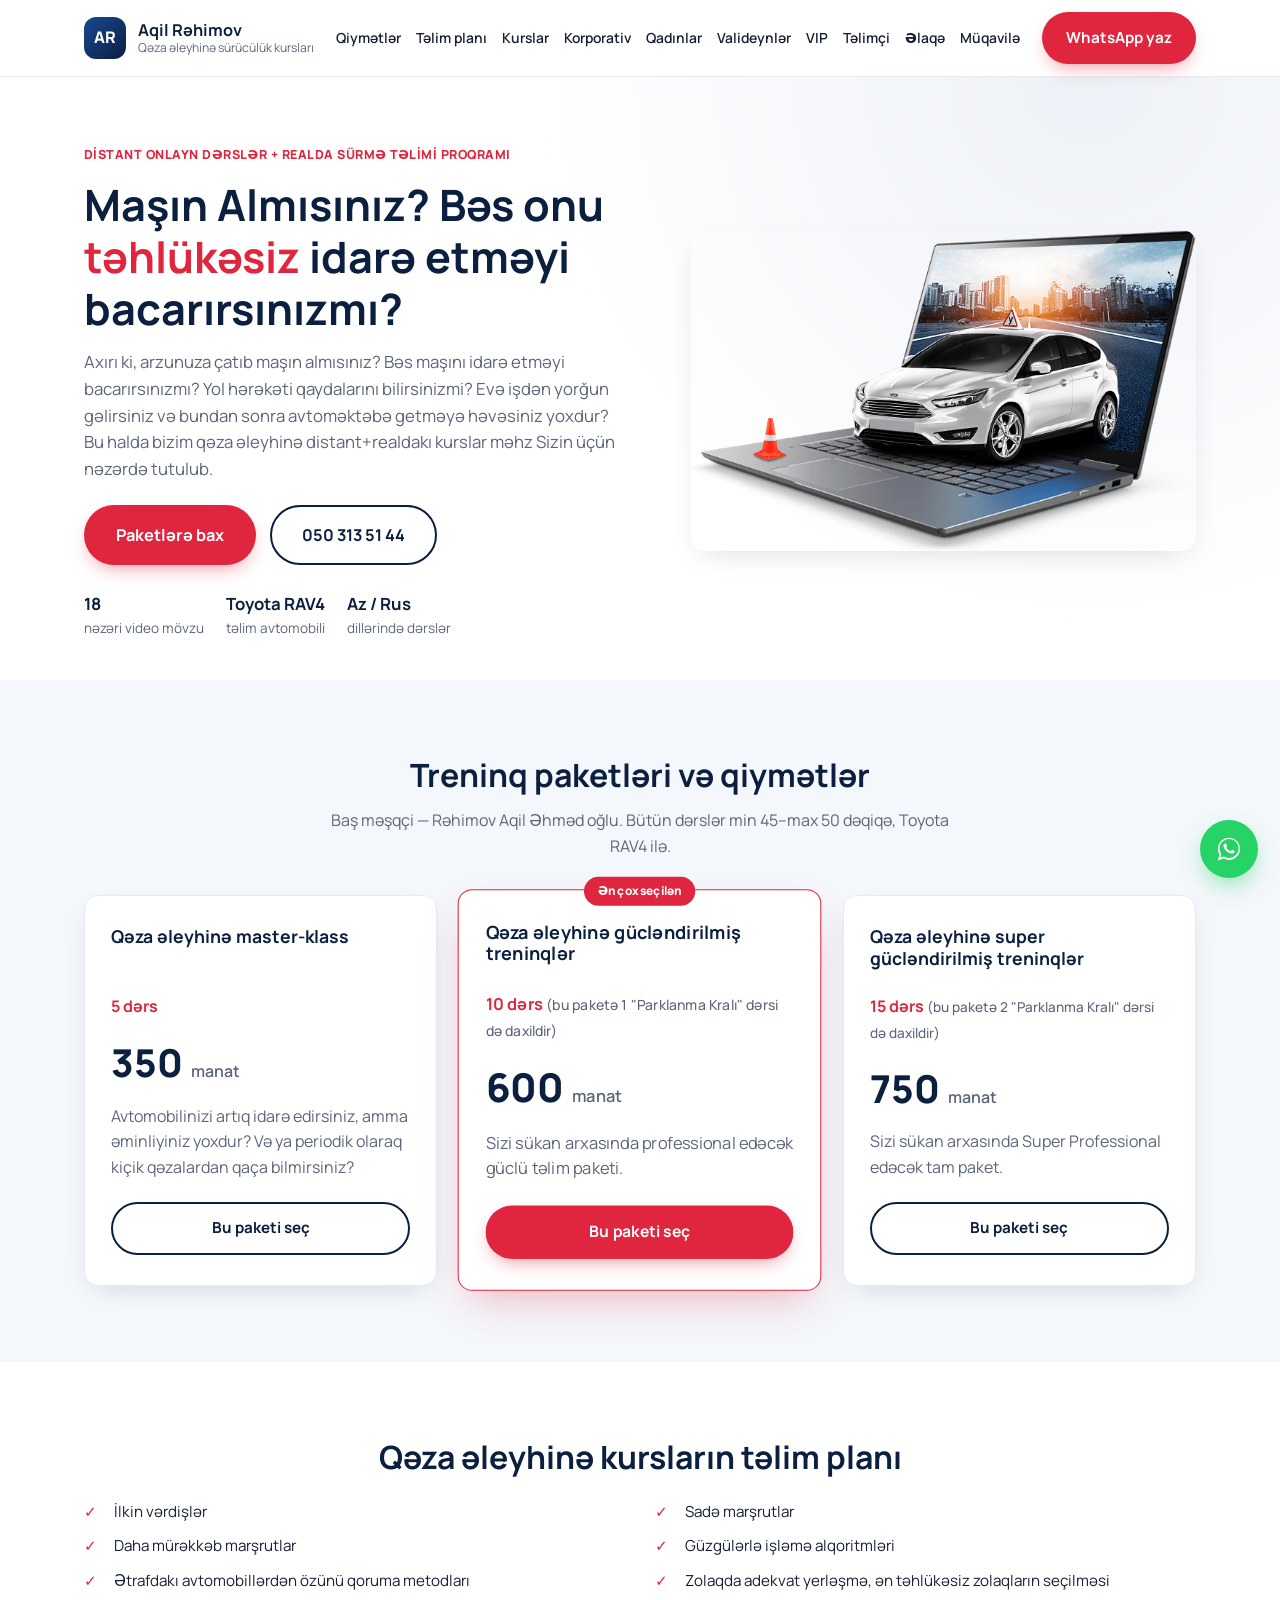
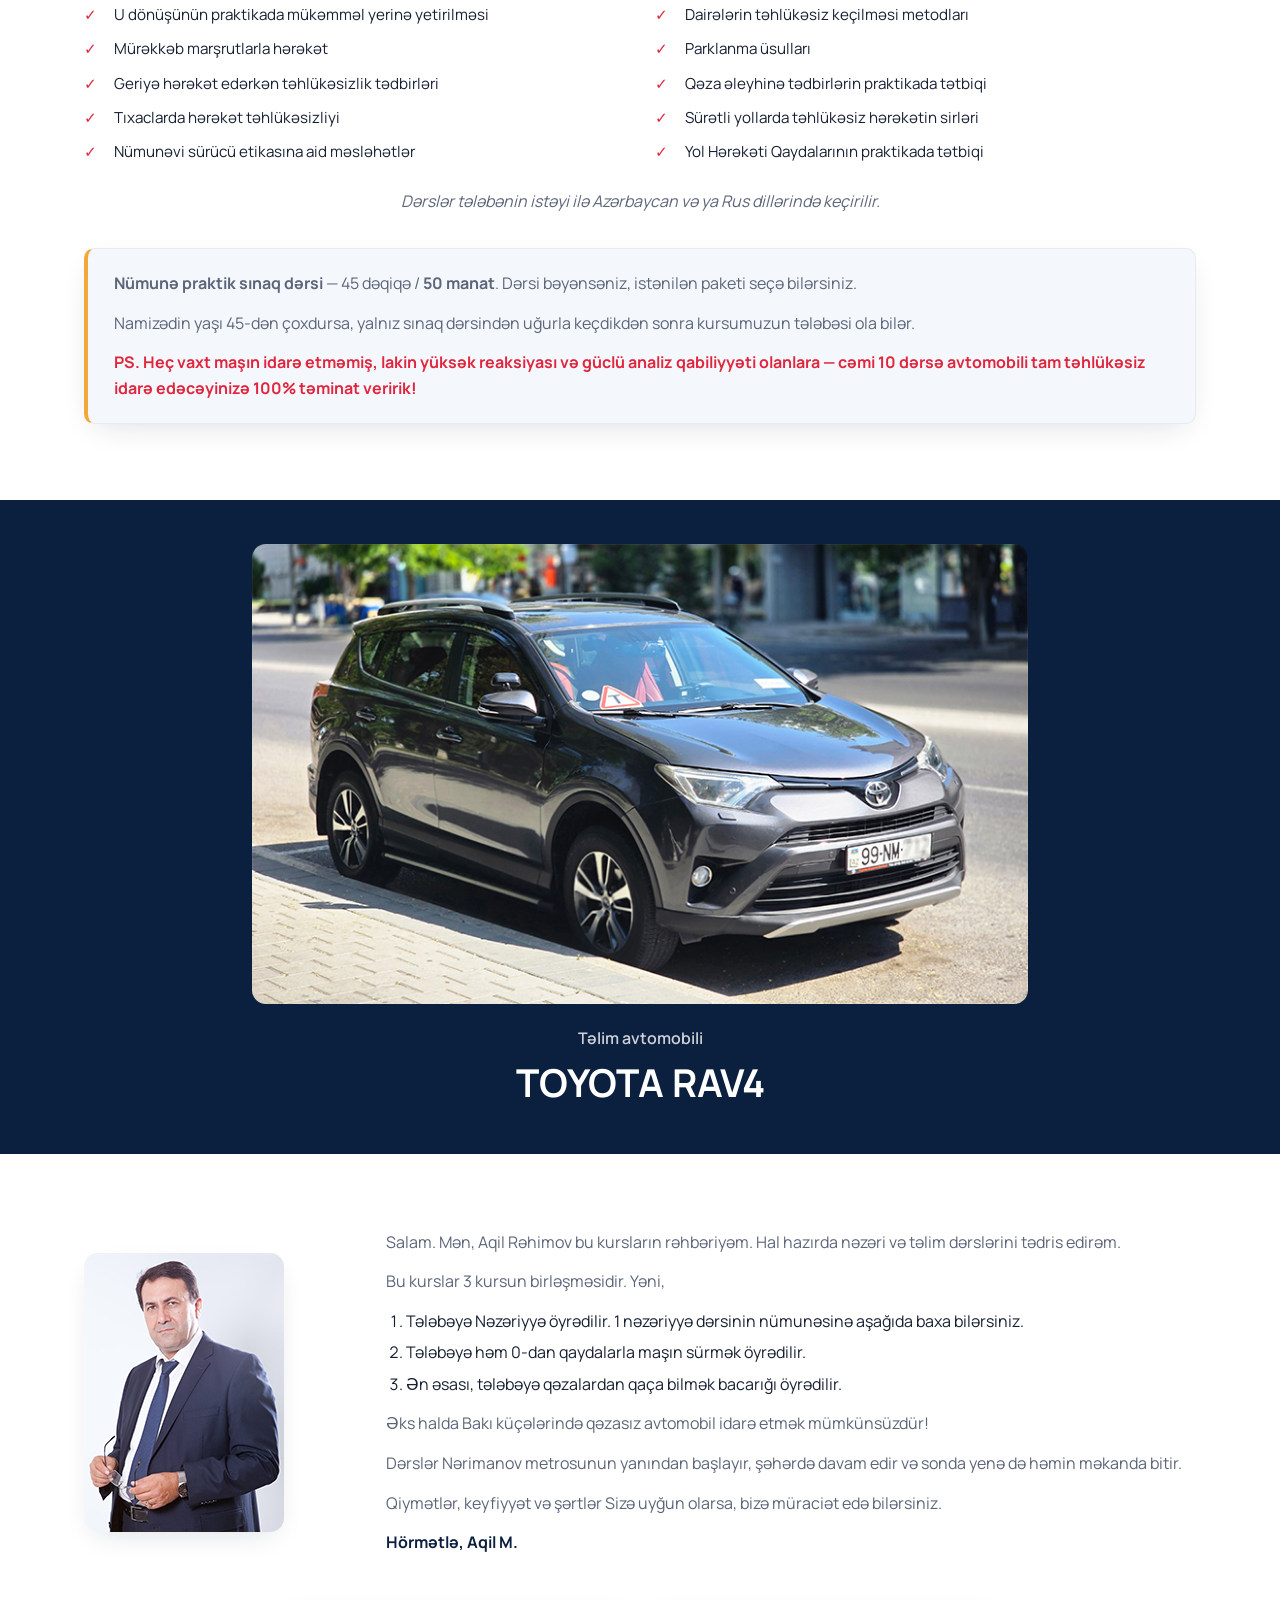
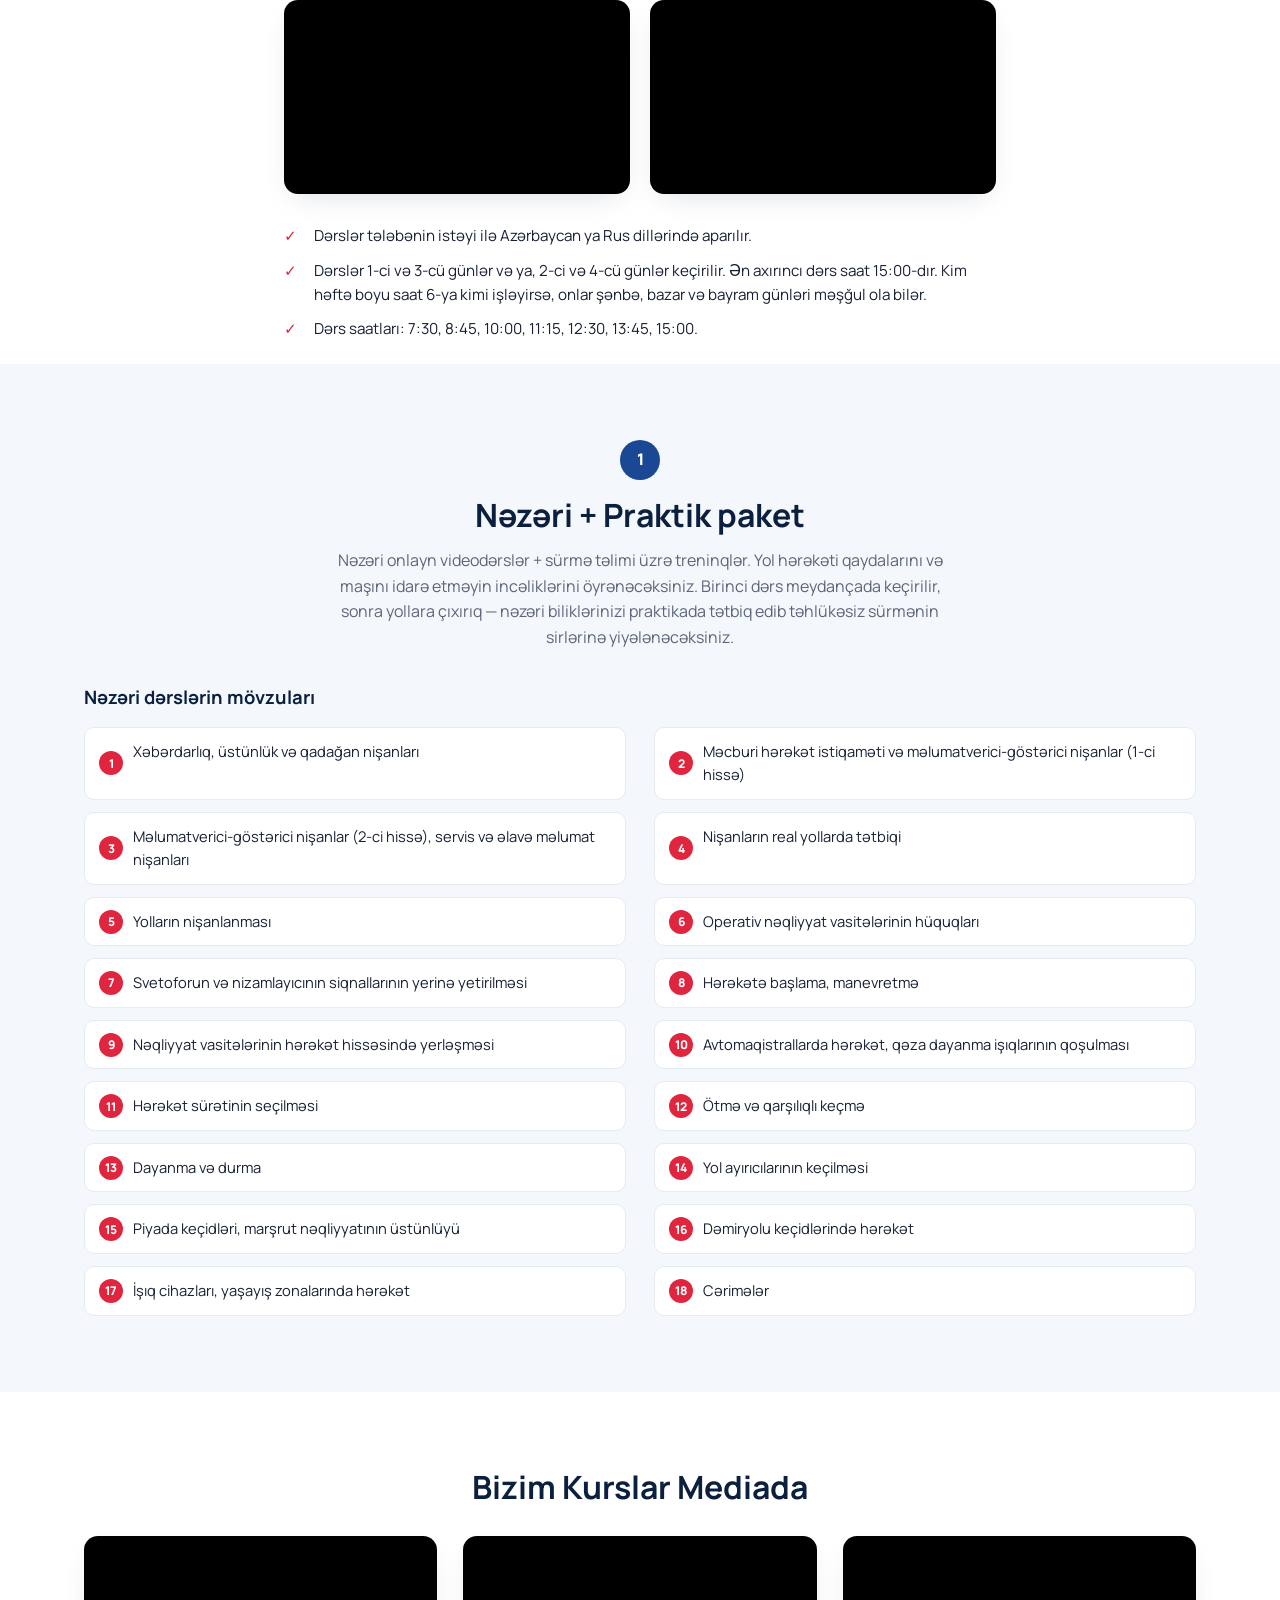
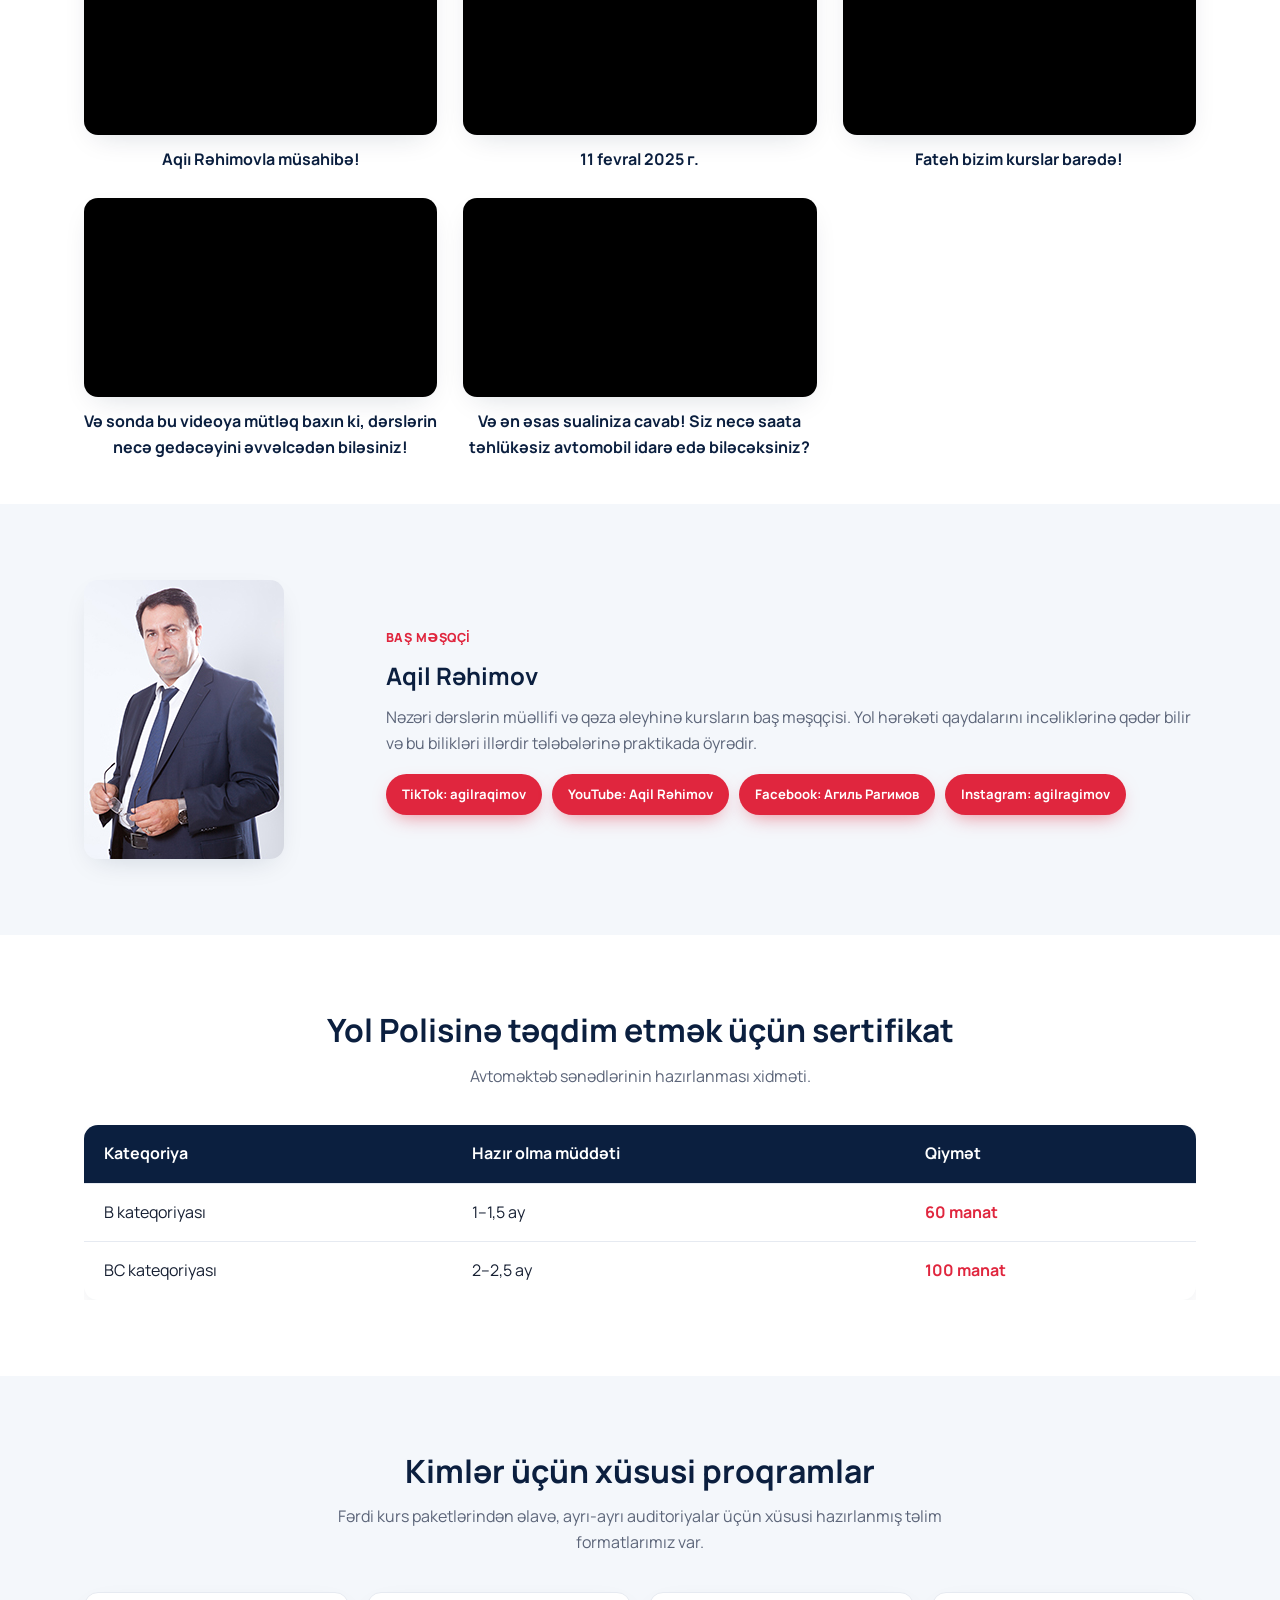
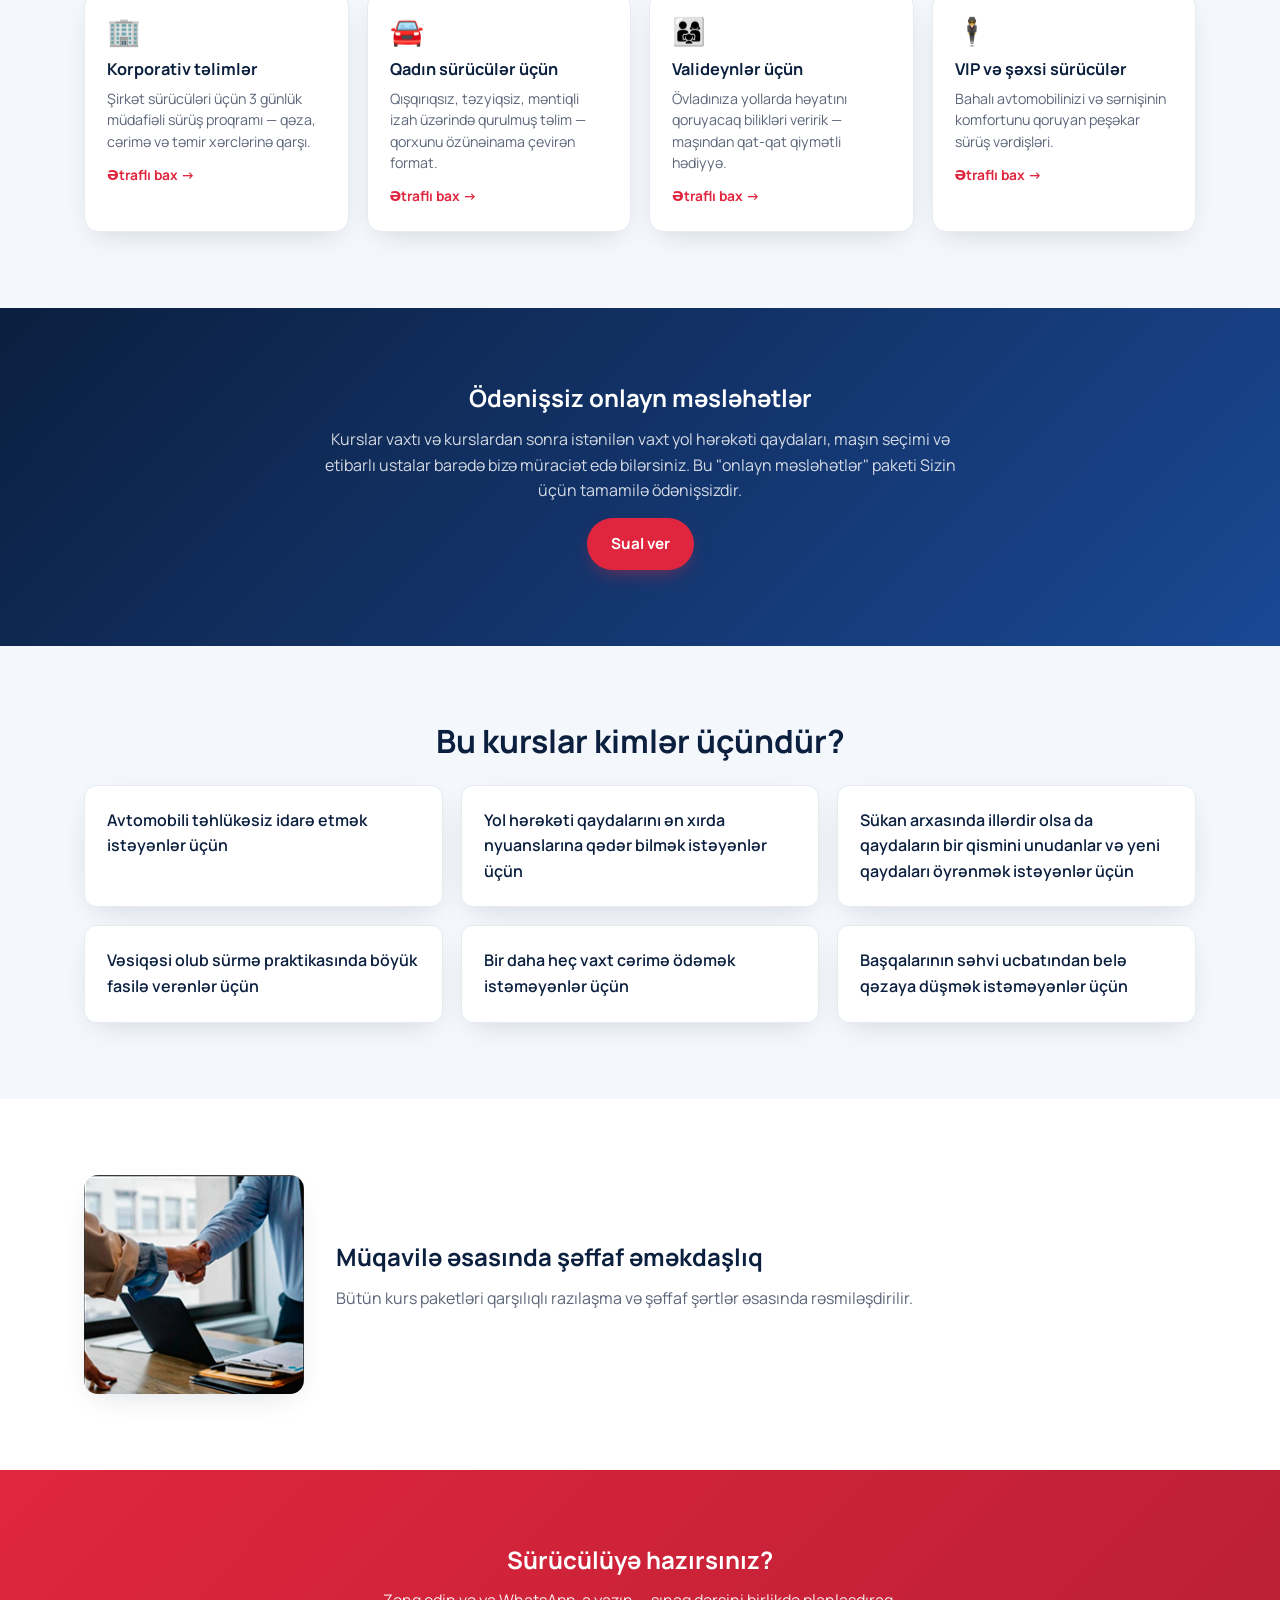
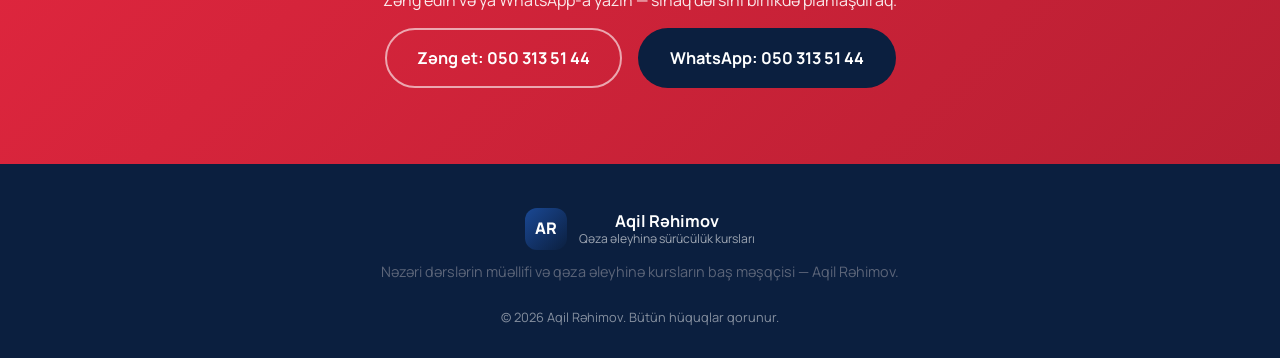
==== commit ddf5f811: "Stop images stretching: add height:auto to the global img rule Every <img> carries width/height attr" ====
--- a/index.html
+++ b/index.html
@@ -33,7 +33,7 @@
 <link rel="preconnect" href="https://fonts.googleapis.com">
 <link rel="preconnect" href="https://fonts.gstatic.com" crossorigin>
 <link href="https://fonts.googleapis.com/css2?family=Manrope:wght@400;500;600;700;800&display=swap" rel="stylesheet">
-<link rel="stylesheet" href="/css/style.css?v=20260823b">
+<link rel="stylesheet" href="/css/style.css?v=20260823c">
 </head>
 <body>
 
@@ -523,6 +523,6 @@
   ]
 }
 </script>
-<script src="/js/script.js?v=20260823b"></script>
+<script src="/js/script.js?v=20260823c"></script>
 </body>
 </html>
--- a/css/style.css
+++ b/css/style.css
@@ -29,7 +29,7 @@
 }
 body.nav-locked { overflow: hidden; height: 100%; }
 
-img { max-width: 100%; display: block; }
+img { max-width: 100%; height: auto; display: block; }
 
 .container {
   width: 100%;
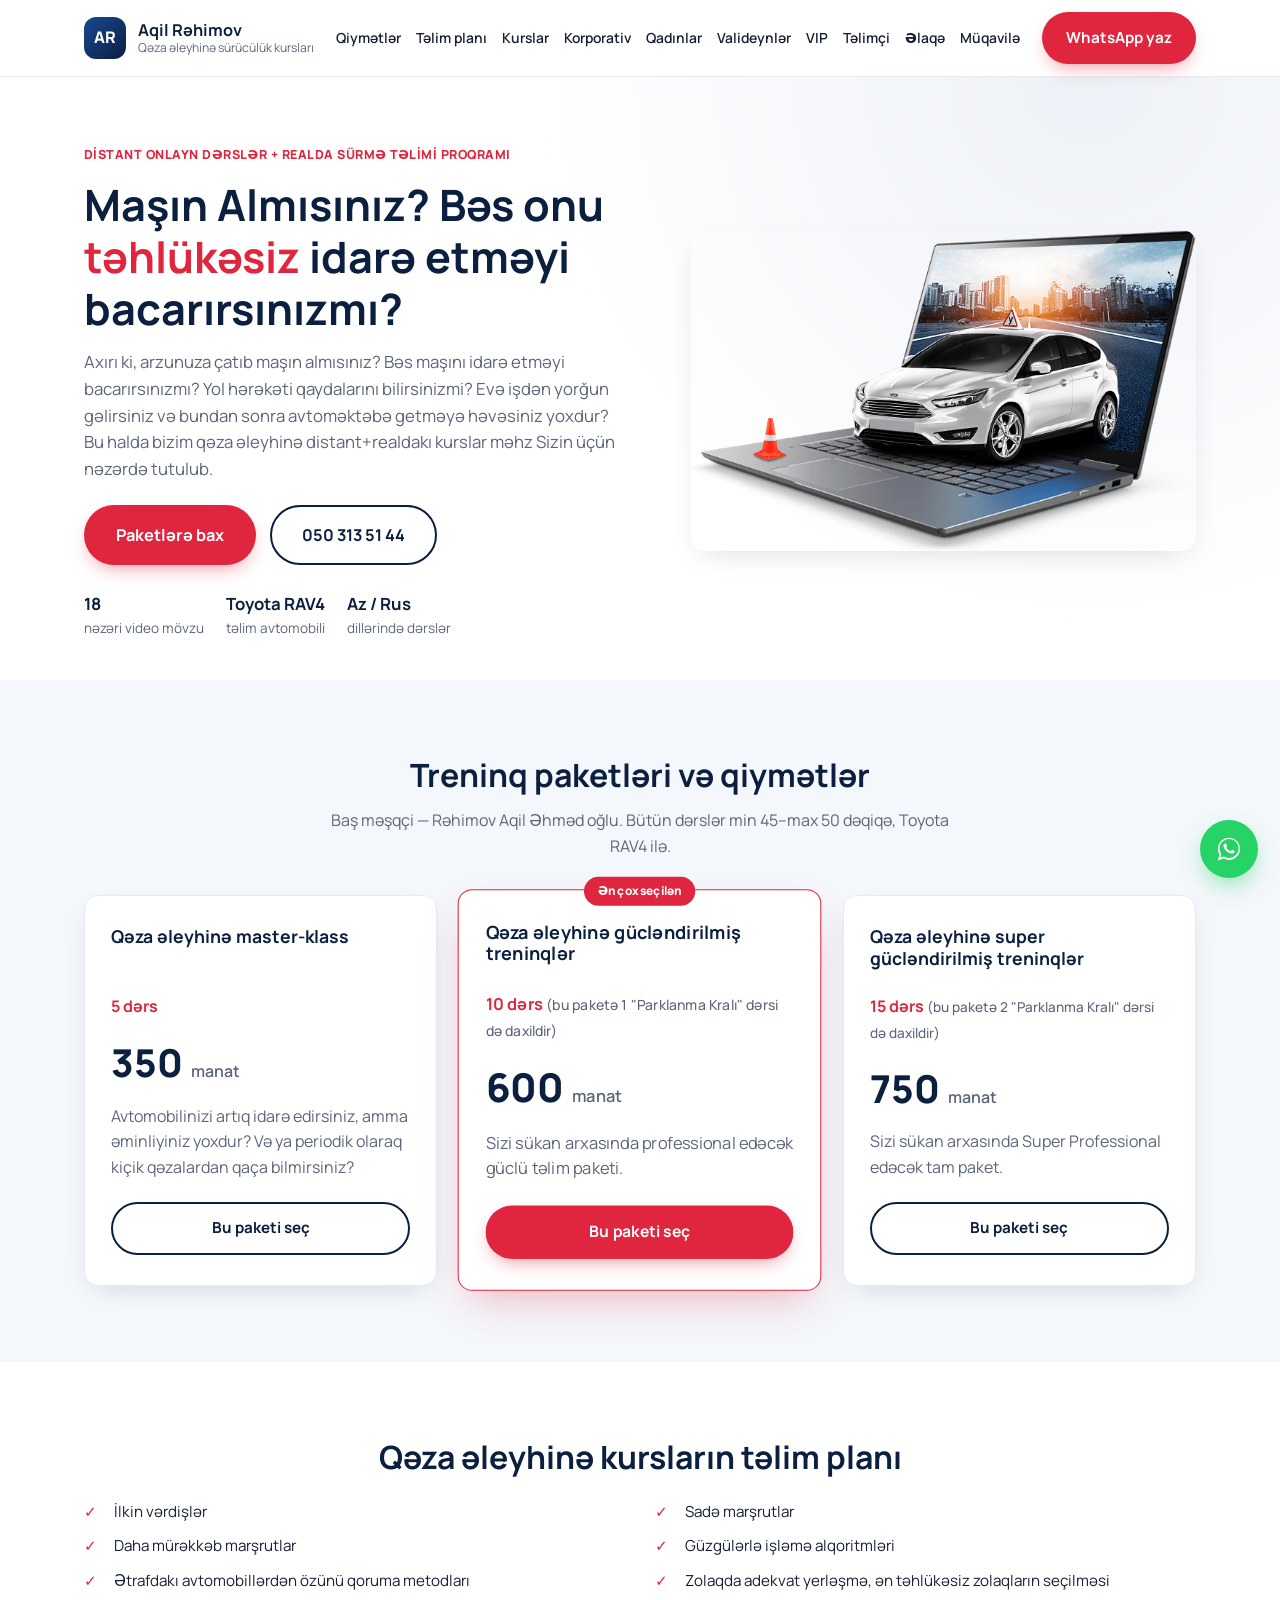
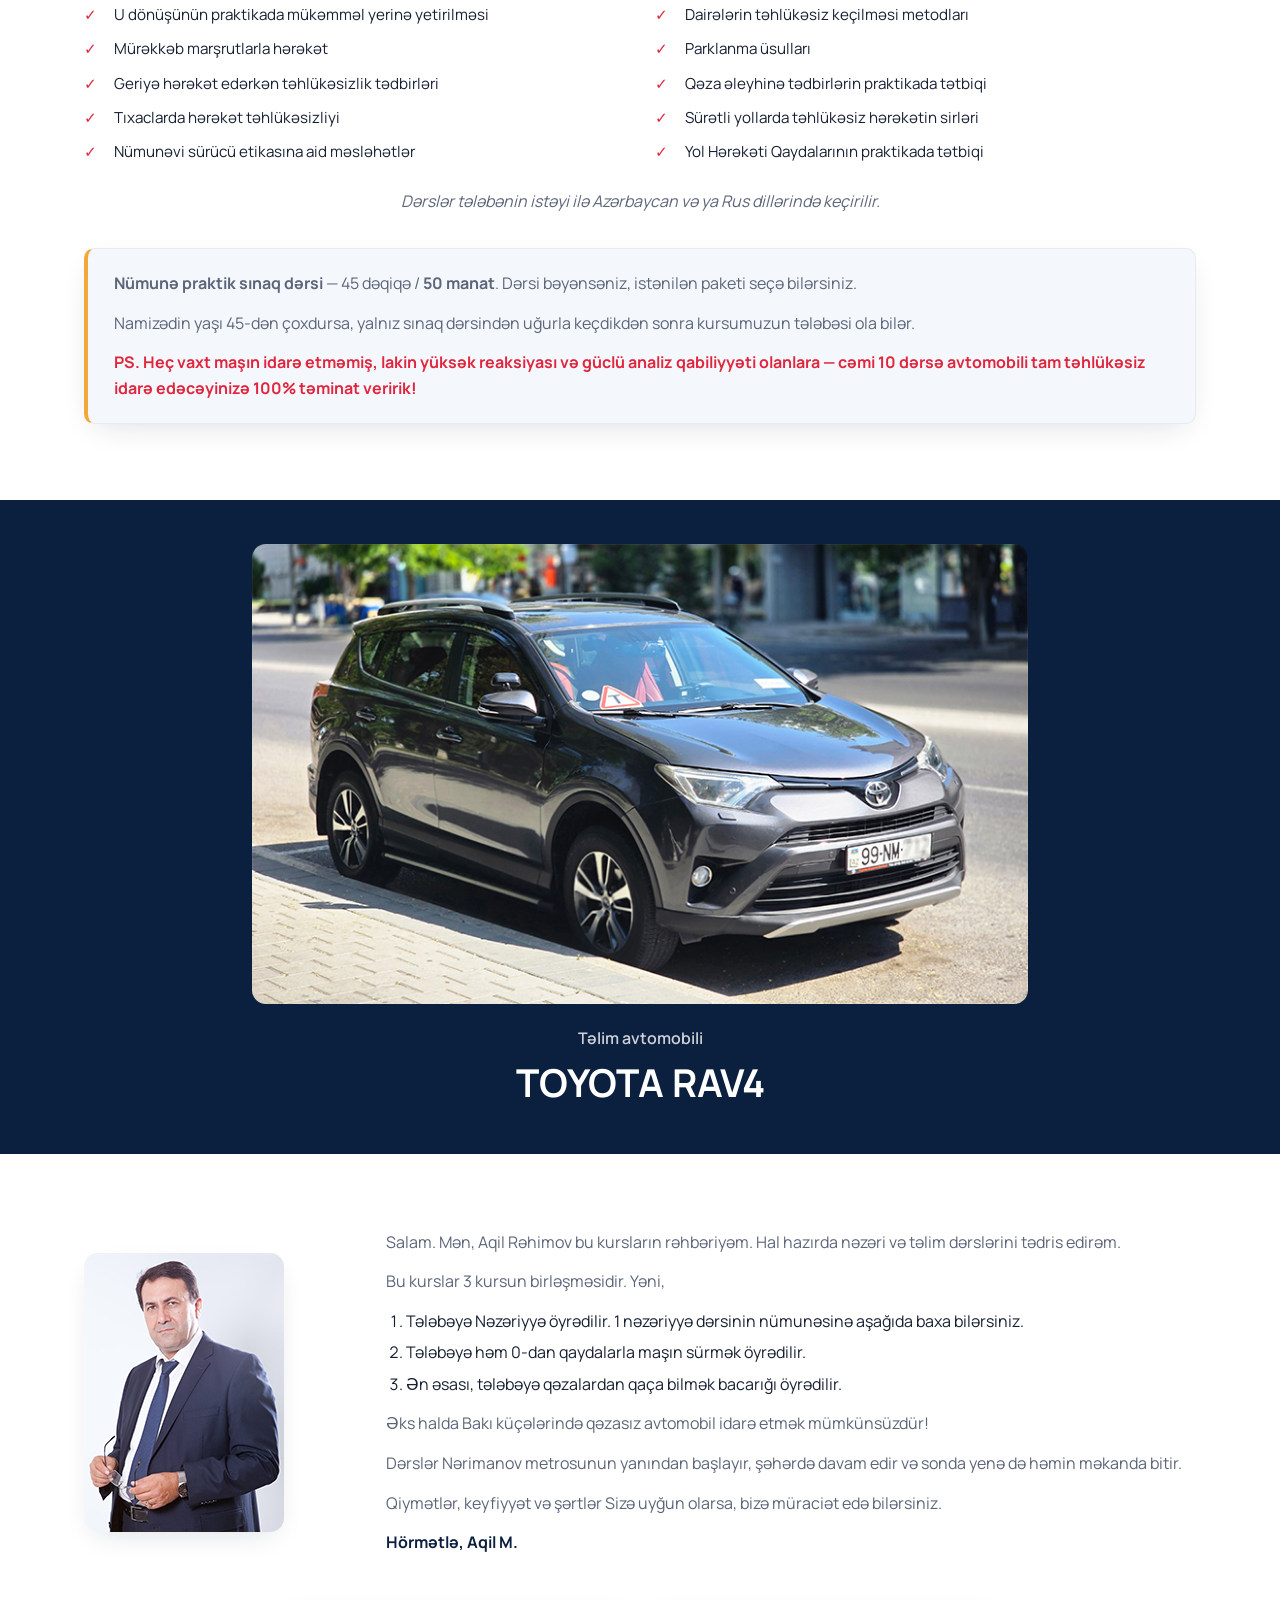
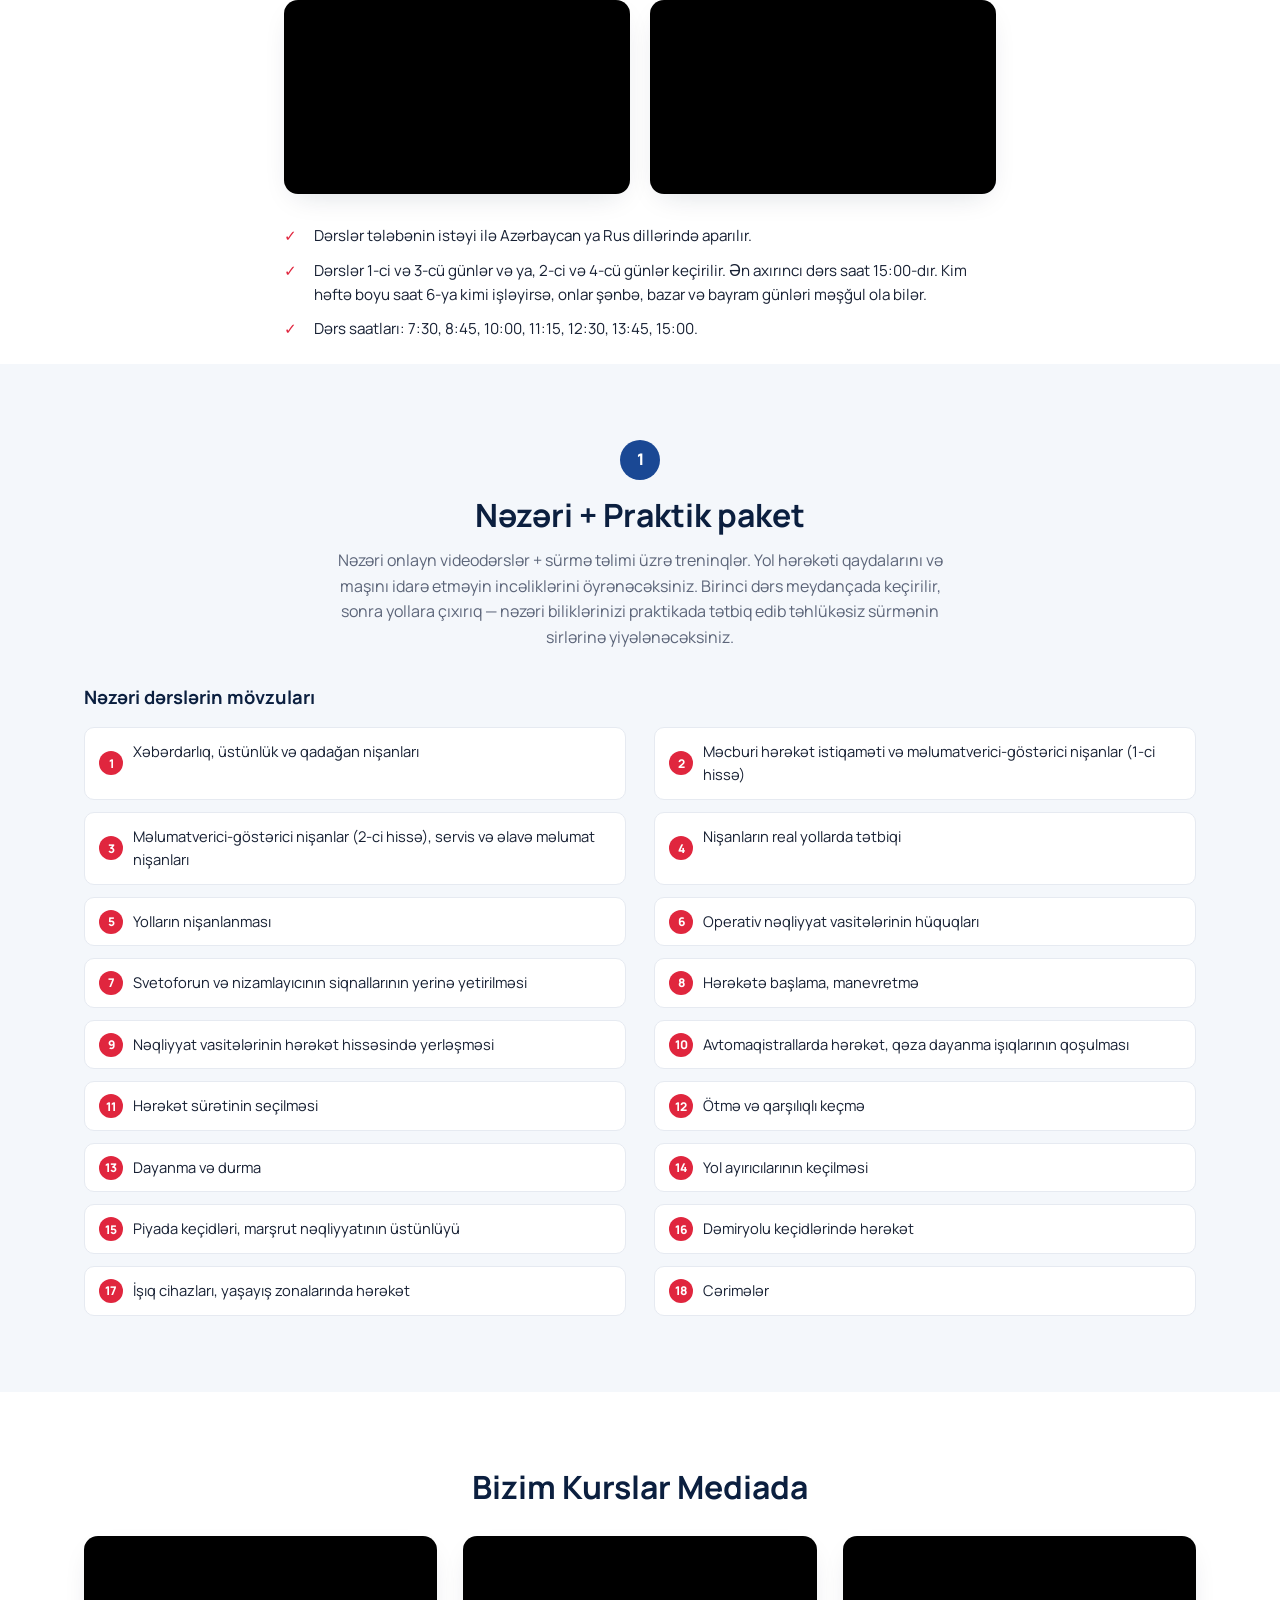
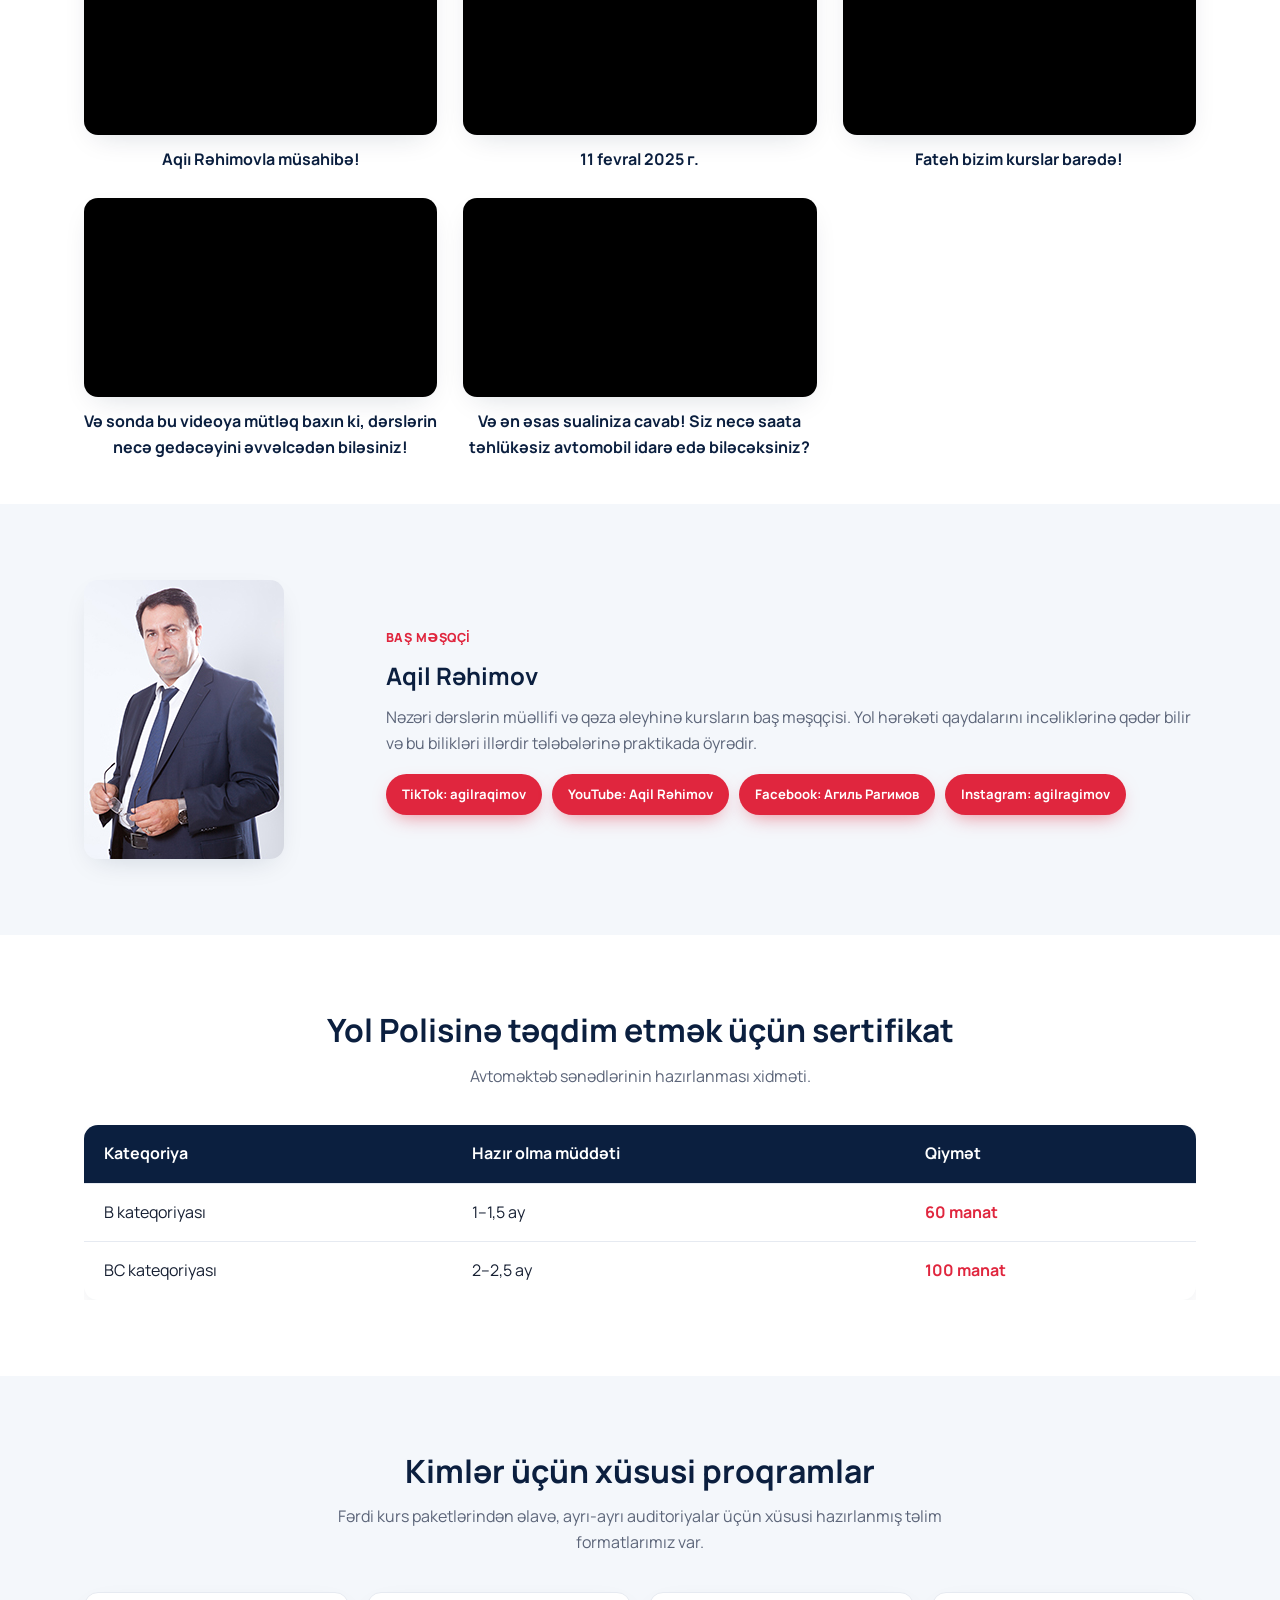
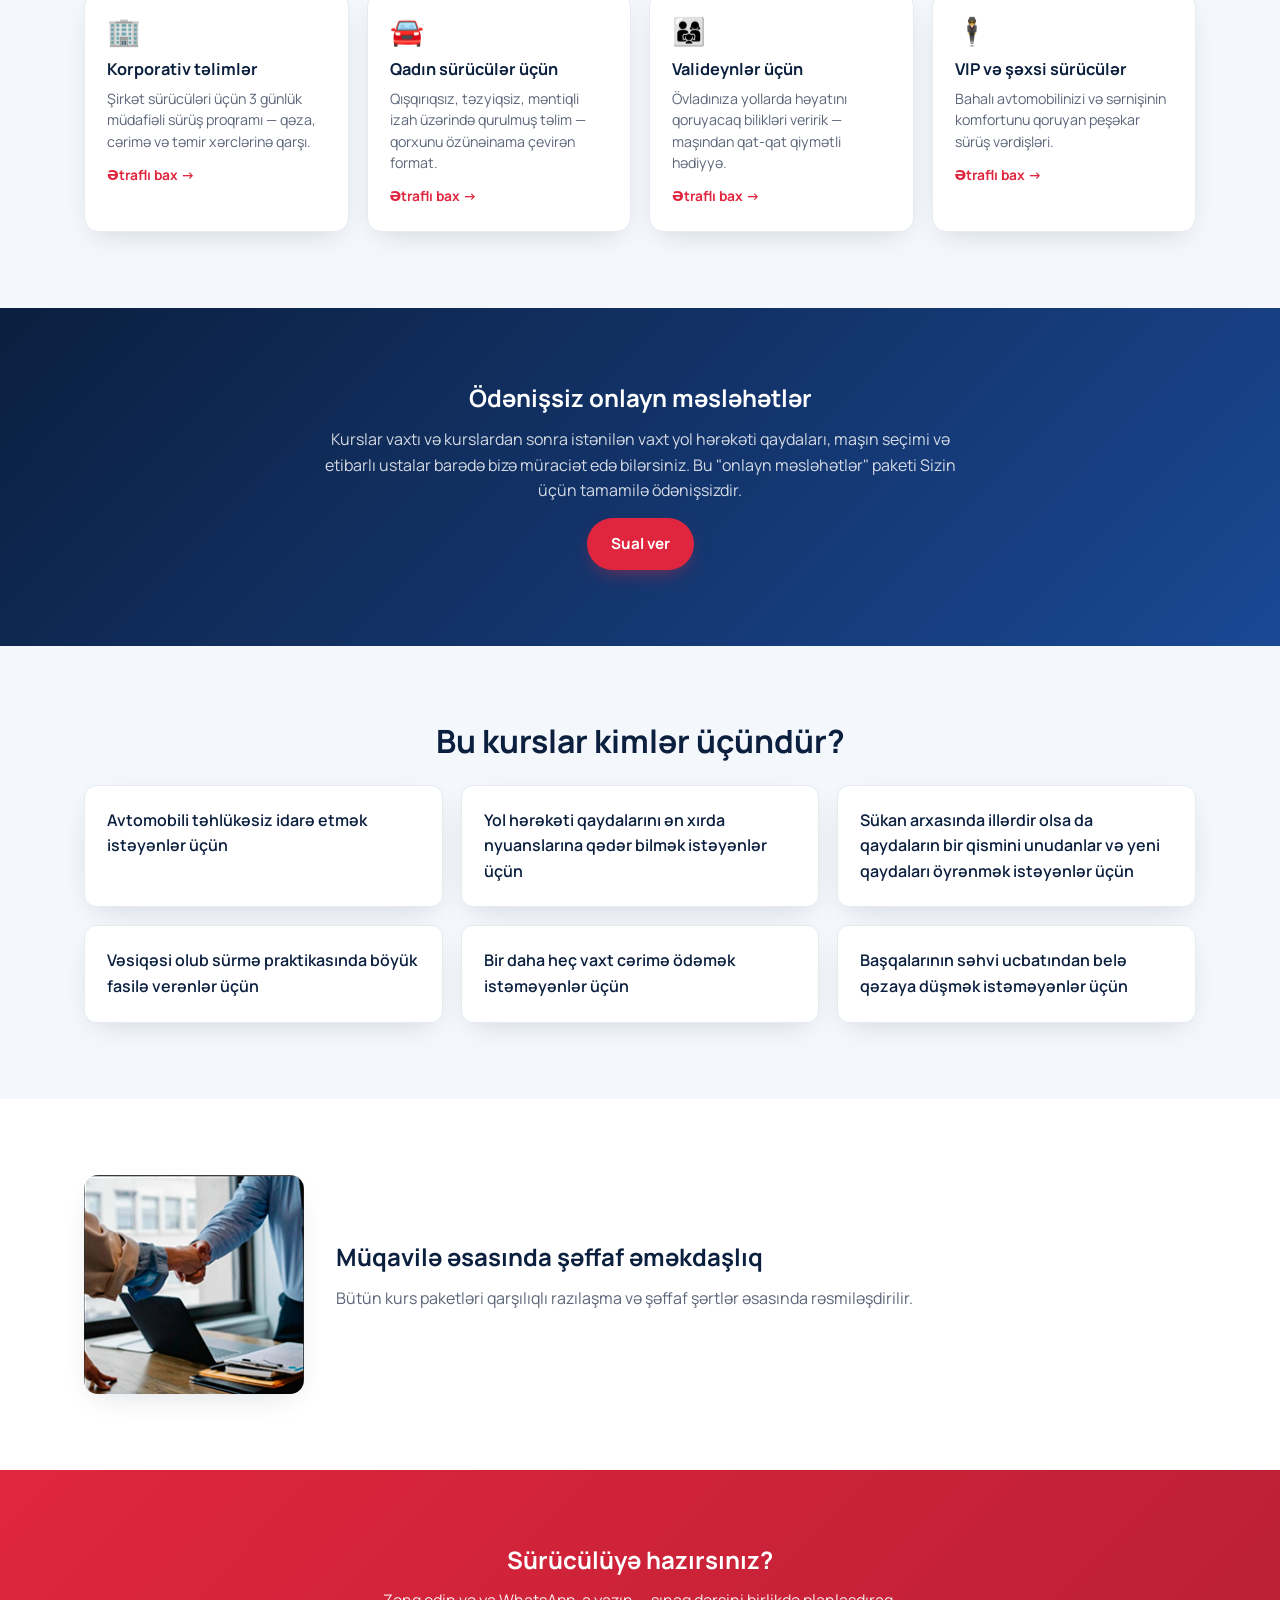
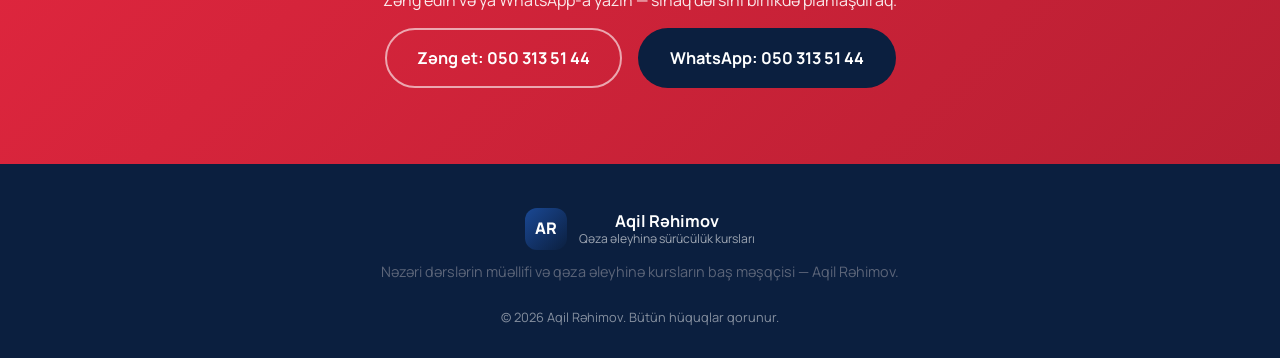
==== commit d3227b64: "Add hero photos to qadın, VIP and müqavilə pages Client-supplied photos, framed and never cropped: q" ====
--- a/index.html
+++ b/index.html
@@ -33,7 +33,7 @@
 <link rel="preconnect" href="https://fonts.googleapis.com">
 <link rel="preconnect" href="https://fonts.gstatic.com" crossorigin>
 <link href="https://fonts.googleapis.com/css2?family=Manrope:wght@400;500;600;700;800&display=swap" rel="stylesheet">
-<link rel="stylesheet" href="/css/style.css?v=20260823c">
+<link rel="stylesheet" href="/css/style.css?v=20260825a">
 </head>
 <body>
 
@@ -523,6 +523,6 @@
   ]
 }
 </script>
-<script src="/js/script.js?v=20260823c"></script>
+<script src="/js/script.js?v=20260825a"></script>
 </body>
 </html>
--- a/css/style.css
+++ b/css/style.css
@@ -665,6 +665,43 @@
 .hero-stats div { color: rgba(255,255,255,.75); font-size: .86rem; line-height: 1.4; }
 .hero-stats strong { display: block; color: #fff; font-size: 1.02rem; margin-bottom: 3px; }
 
+/* Hero photo — framed, always shown in full (never cropped) */
+.hero-photo {
+  width: 100%;
+  max-width: 640px;
+  margin: 30px 0 0;
+  padding: 8px;
+  border: 1px solid rgba(255,255,255,.24);
+  border-radius: var(--radius);
+  background: rgba(255,255,255,.07);
+}
+.hero-photo img {
+  display: block;
+  width: 100%;
+  height: auto;
+  border-radius: calc(var(--radius) - 3px);
+}
+.hero-photo--light {
+  border-color: var(--line);
+  background: #fff;
+  box-shadow: var(--shadow);
+}
+
+/* Hero with a photo: photo left, copy right */
+.page-hero--split .container { max-width: var(--container); }
+.hero-split {
+  display: grid;
+  grid-template-columns: minmax(0, 1fr) minmax(0, 1.05fr);
+  gap: 42px;
+  align-items: center;
+}
+.hero-split .hero-photo { order: -1; margin: 0; max-width: 100%; }
+.page-hero--split .lead { max-width: none; }
+.page-header--split { text-align: left; padding: 40px 0 0; }
+.page-header--split + .section { padding-top: 22px; }
+.page-header--split .hero-photo { max-width: 400px; }
+.page-header--split .hero-split { grid-template-columns: 400px minmax(0, 1fr); gap: 36px; }
+
 /* Pain / problem cards */
 .pain-grid {
   display: grid;
@@ -925,6 +962,11 @@
   .mini-price-grid { grid-template-columns: 1fr; max-width: 420px; margin-left: auto; margin-right: auto; }
   .program-grid { grid-template-columns: 1fr 1fr; }
   .hero-stats { grid-template-columns: 1fr; gap: 14px; }
+  .hero-split { grid-template-columns: 1fr; gap: 24px; }
+  .hero-split .hero-photo { order: 0; margin-top: 4px; max-width: 640px; }
+  .page-header--split { text-align: center; }
+  .page-header--split .hero-split { grid-template-columns: 1fr; }
+  .page-header--split .hero-photo { order: -1; max-width: 300px; margin: 0 auto 6px; }
 }
 
 @media (max-width: 560px) {
@@ -933,4 +975,5 @@
   .step { grid-template-columns: 1fr; gap: 12px; }
   .panel { padding: 26px 22px; }
   .page-hero { padding: 36px 0 42px; }
-}
+  .hero-photo { padding: 6px; }
+}
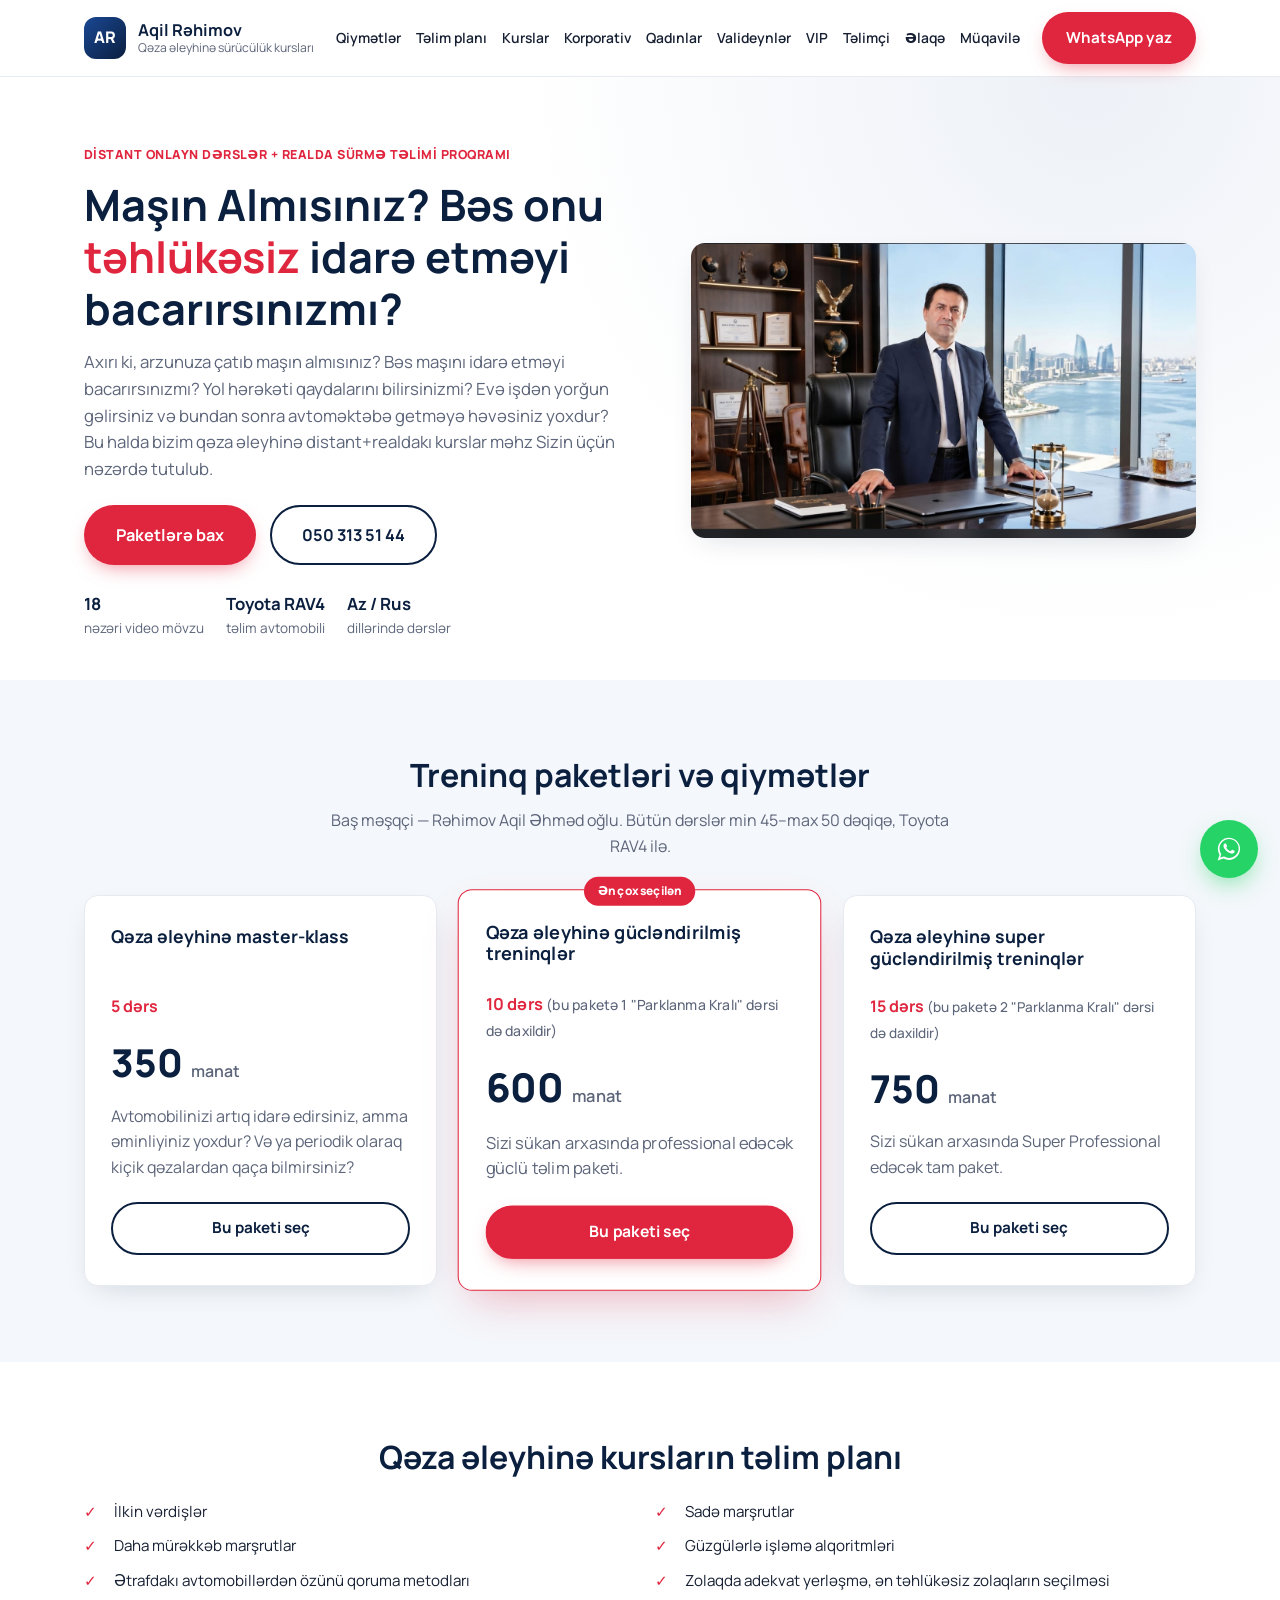
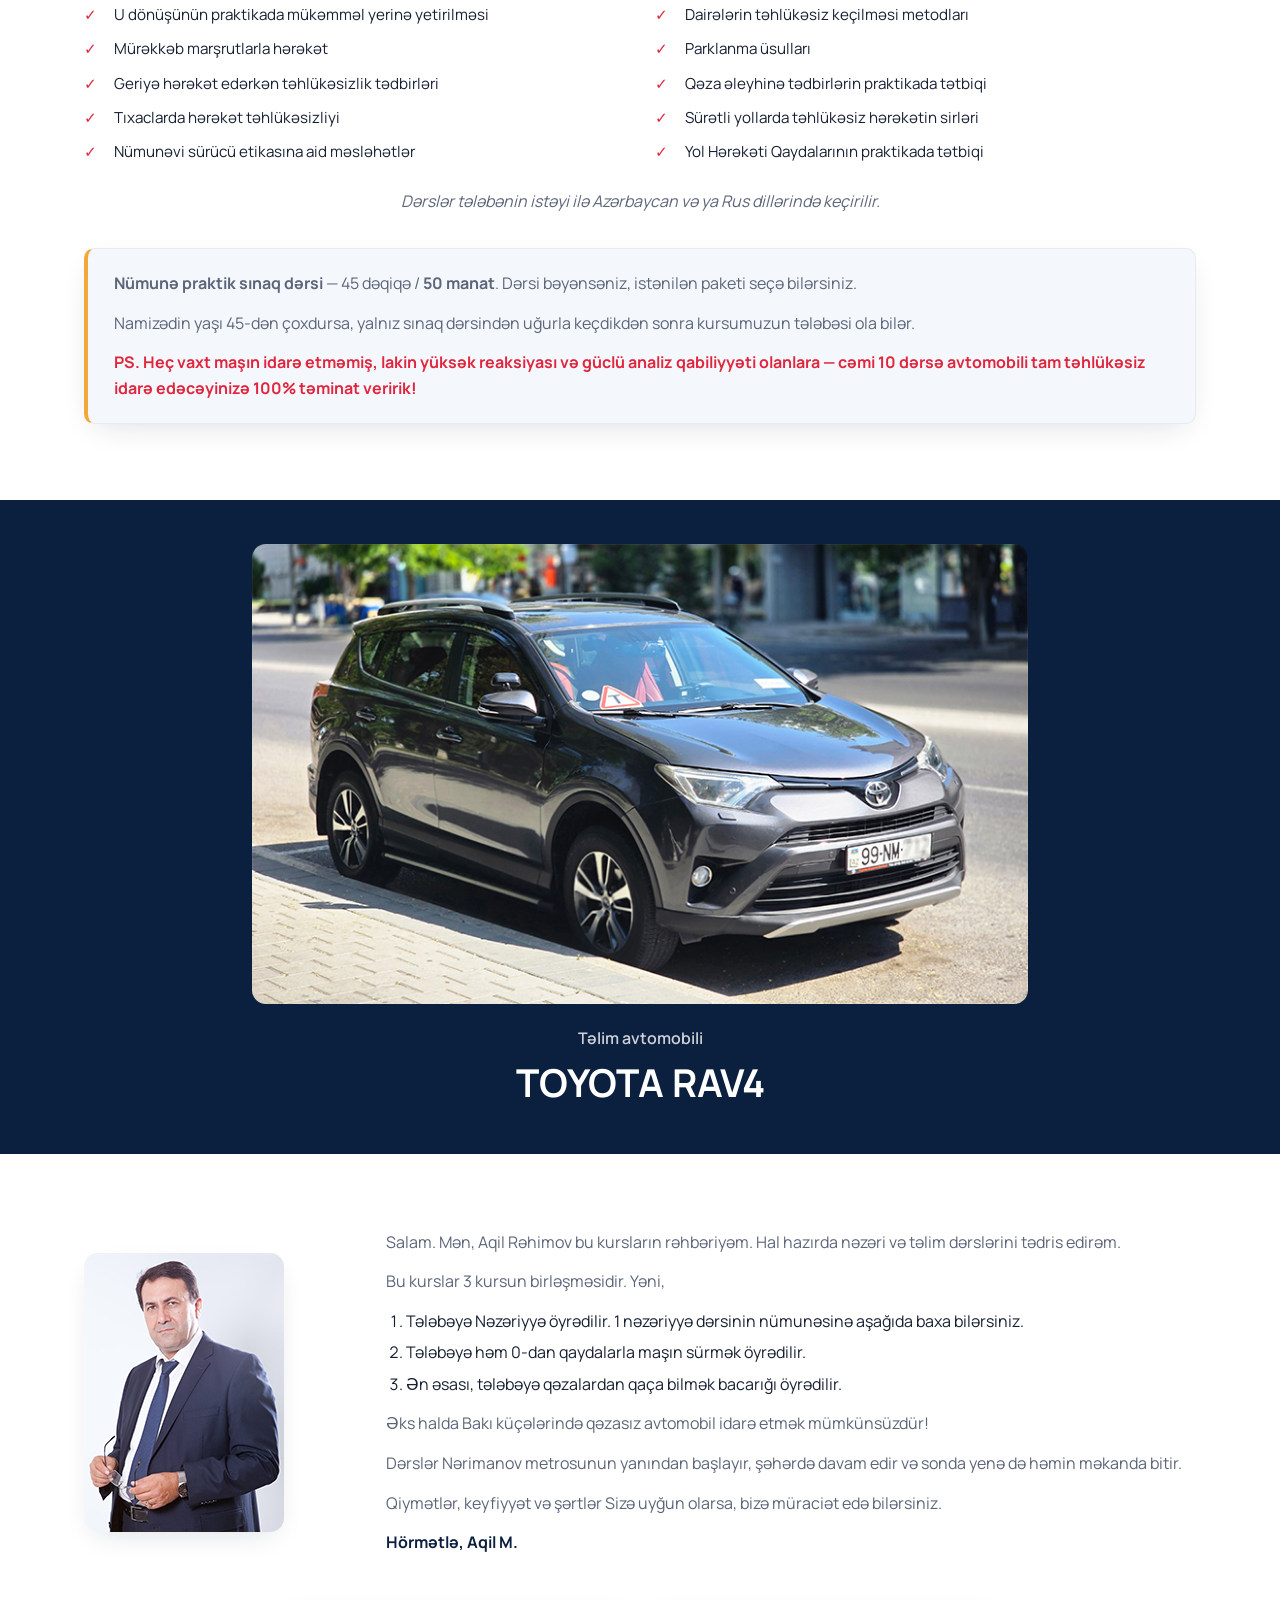
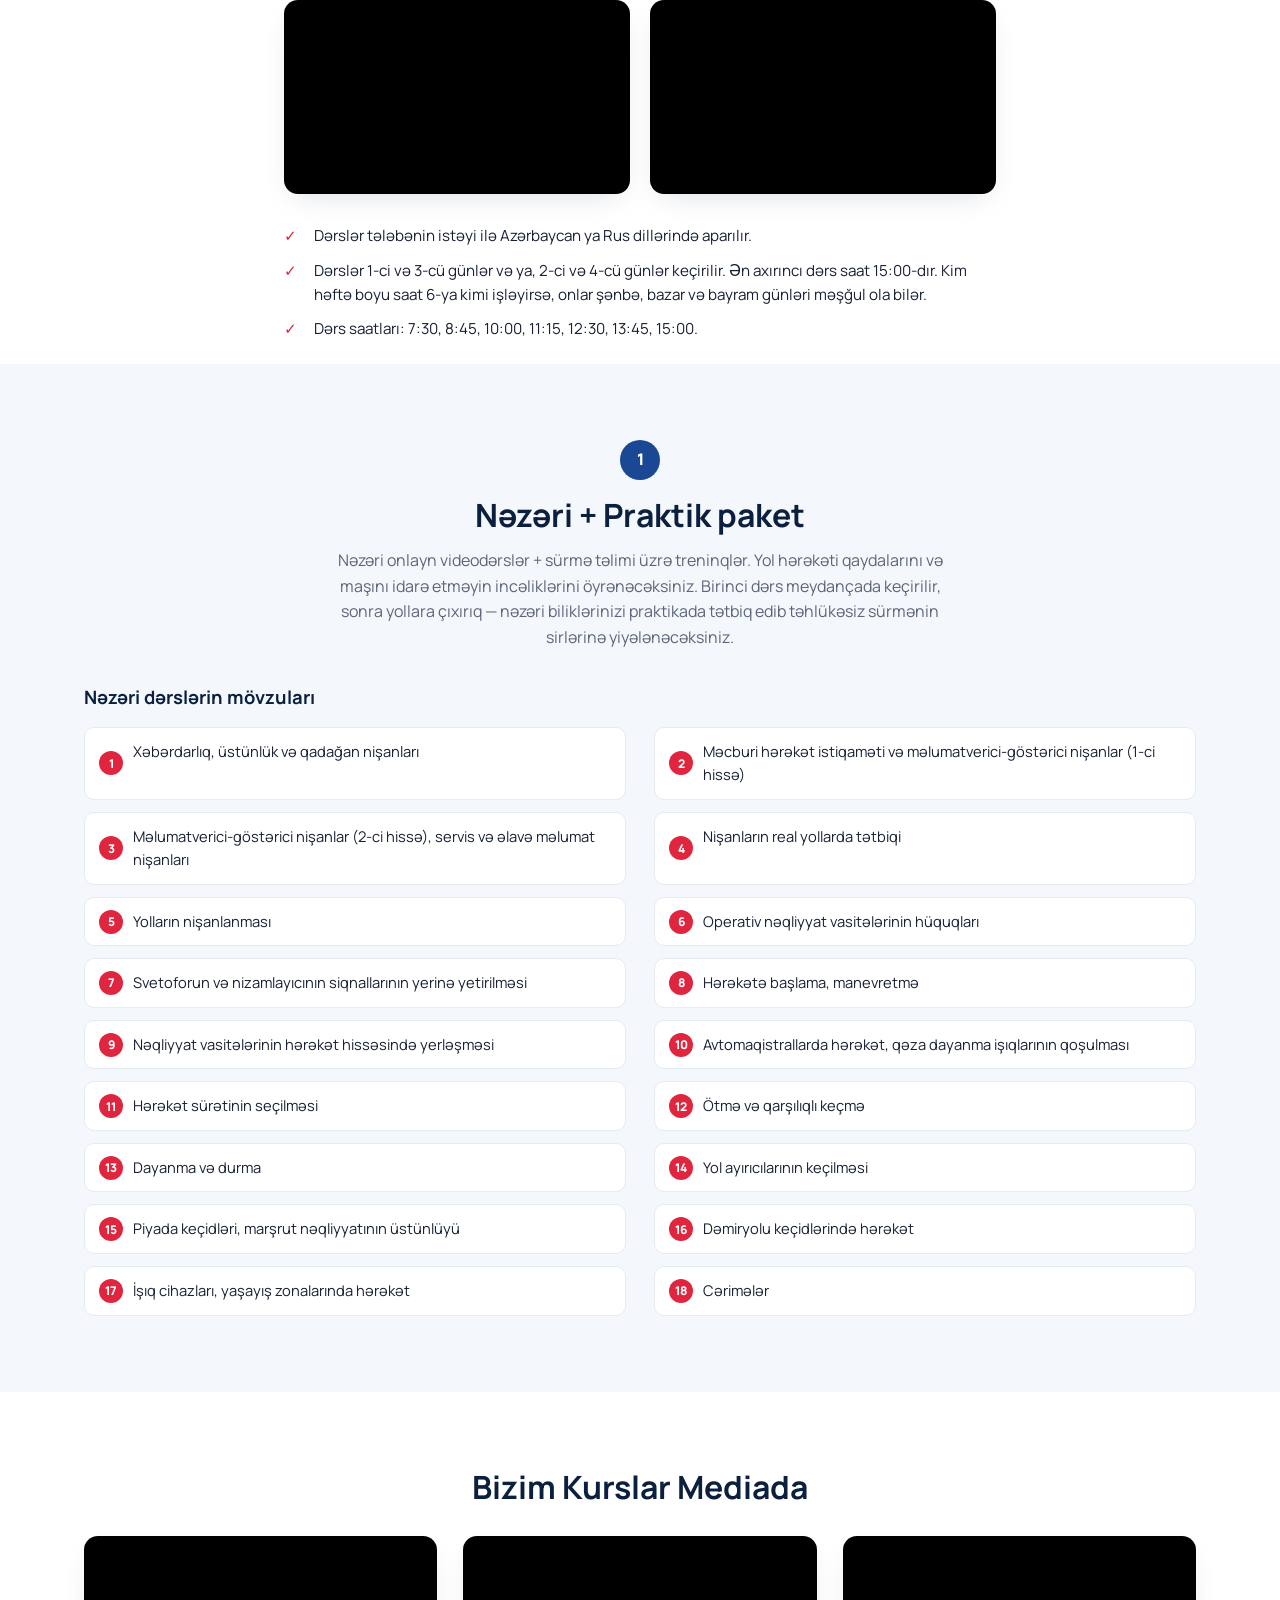
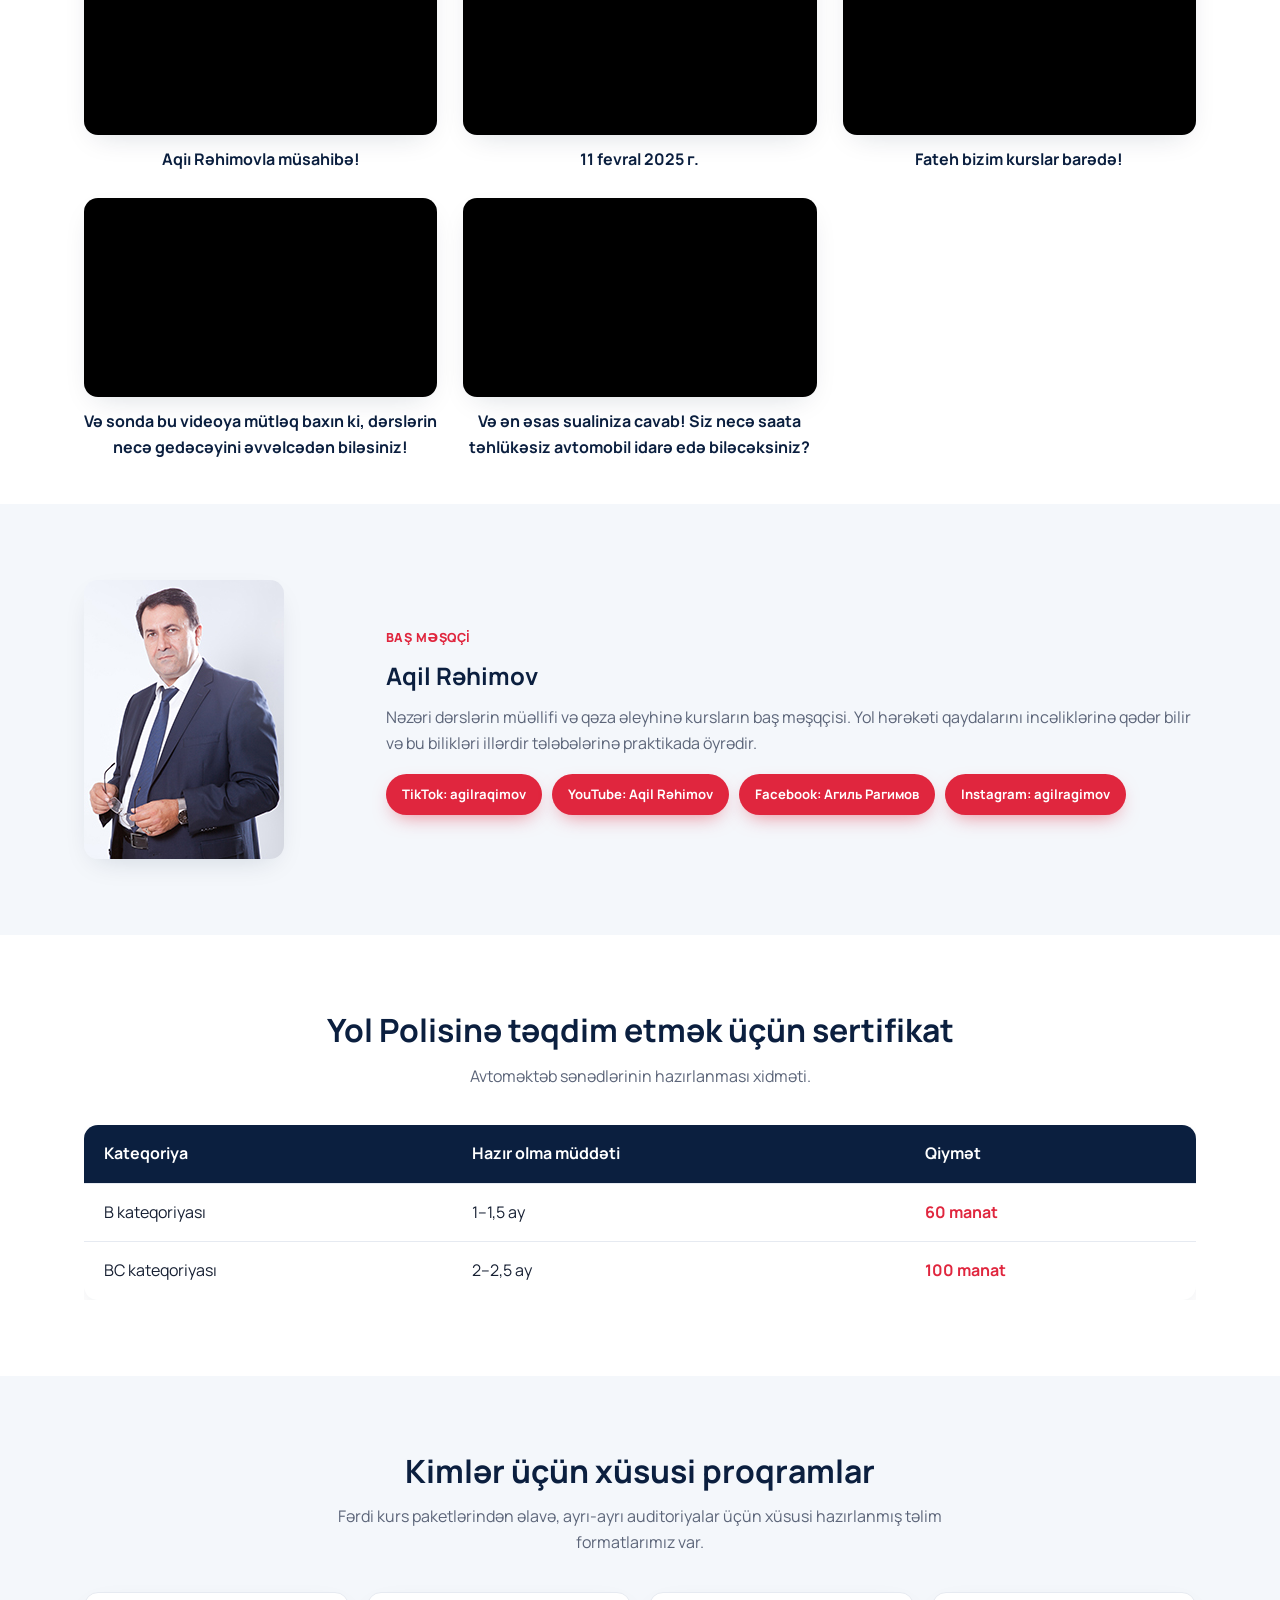
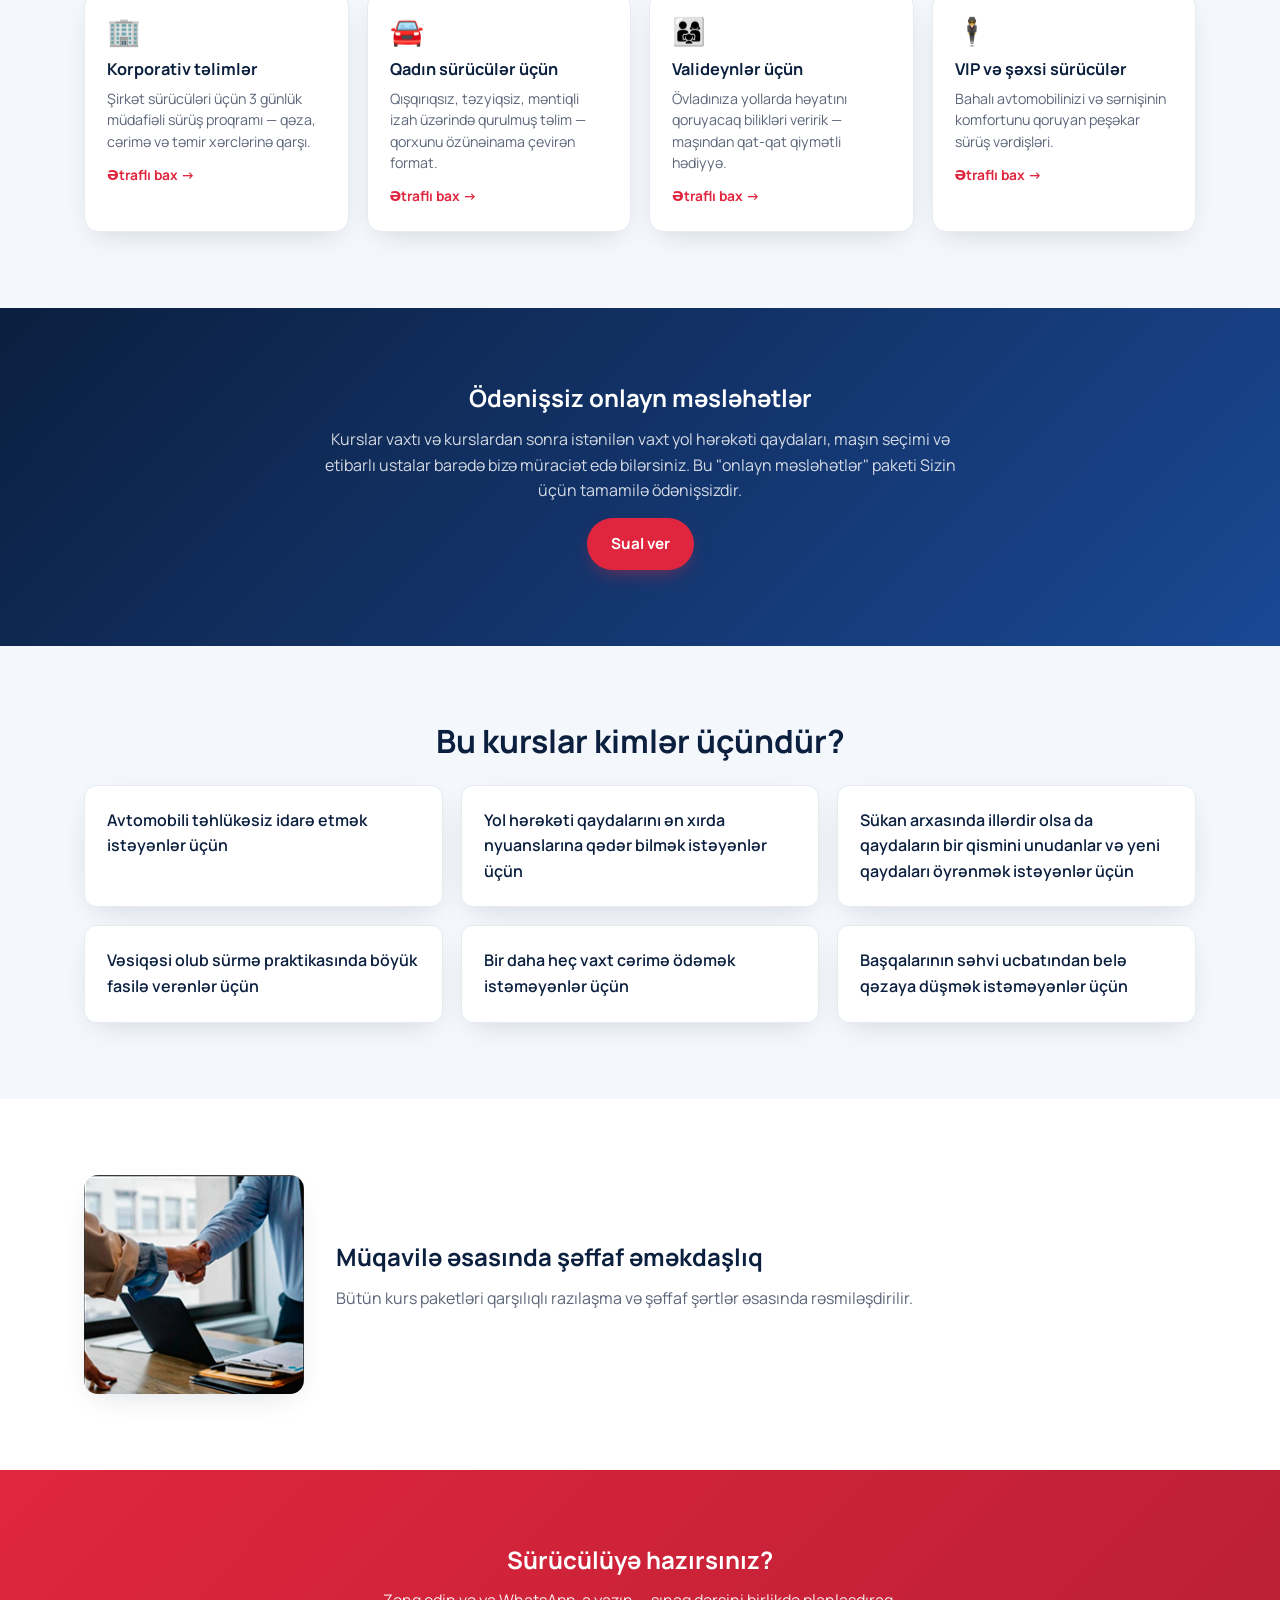
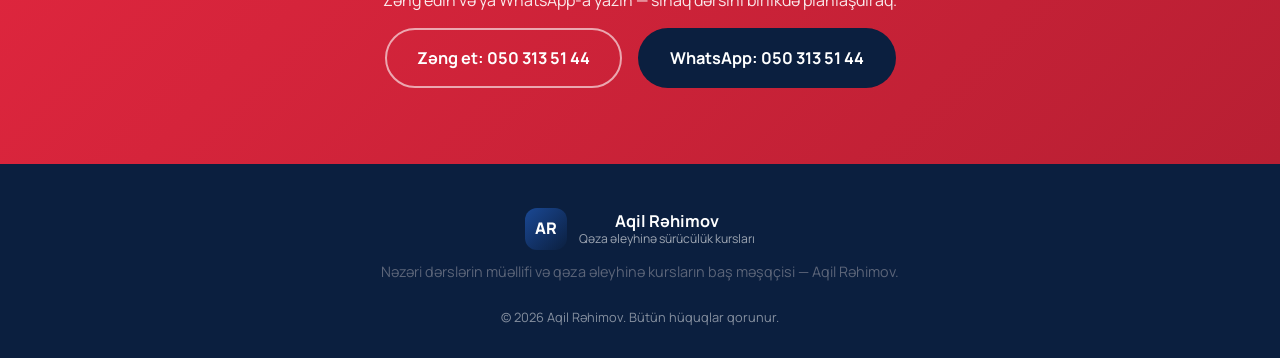
==== commit dfad20b7: "Use Aqil Rəhimov office photo as the hero image Replaces obolsoy4.png in the hero with the client-su" ====
--- a/index.html
+++ b/index.html
@@ -33,7 +33,7 @@
 <link rel="preconnect" href="https://fonts.googleapis.com">
 <link rel="preconnect" href="https://fonts.gstatic.com" crossorigin>
 <link href="https://fonts.googleapis.com/css2?family=Manrope:wght@400;500;600;700;800&display=swap" rel="stylesheet">
-<link rel="stylesheet" href="/css/style.css?v=20260825a">
+<link rel="stylesheet" href="/css/style.css?v=20260828a">
 </head>
 <body>
 
@@ -97,7 +97,7 @@
         </ul>
       </div>
       <div class="hero-media reveal">
-        <img src="/assets/img/obolsoy4.png" width="695" height="441" alt="Nəzəri onlayn video kurs və praktik sürücülük təlimi" loading="eager">
+        <img src="/assets/img/aqilrehimovesas.jpeg" width="1303" height="762" alt="Aqil Rəhimov — qəza əleyhinə sürücülük kurslarının baş məşqçisi, iş kabinetində" loading="eager">
       </div>
     </div>
   </section>
@@ -523,6 +523,6 @@
   ]
 }
 </script>
-<script src="/js/script.js?v=20260825a"></script>
+<script src="/js/script.js?v=20260828a"></script>
 </body>
 </html>
--- a/css/style.css
+++ b/css/style.css
@@ -184,6 +184,9 @@
 .hero-trust li { font-size: .85rem; color: var(--muted); }
 .hero-trust strong { display: block; color: var(--navy); font-size: 1.05rem; }
 .hero-media img {
+  width: 100%;
+  height: auto;
+  /* full photo must stay uncropped -- no object-fit here */
   border-radius: var(--radius);
   box-shadow: var(--shadow);
 }
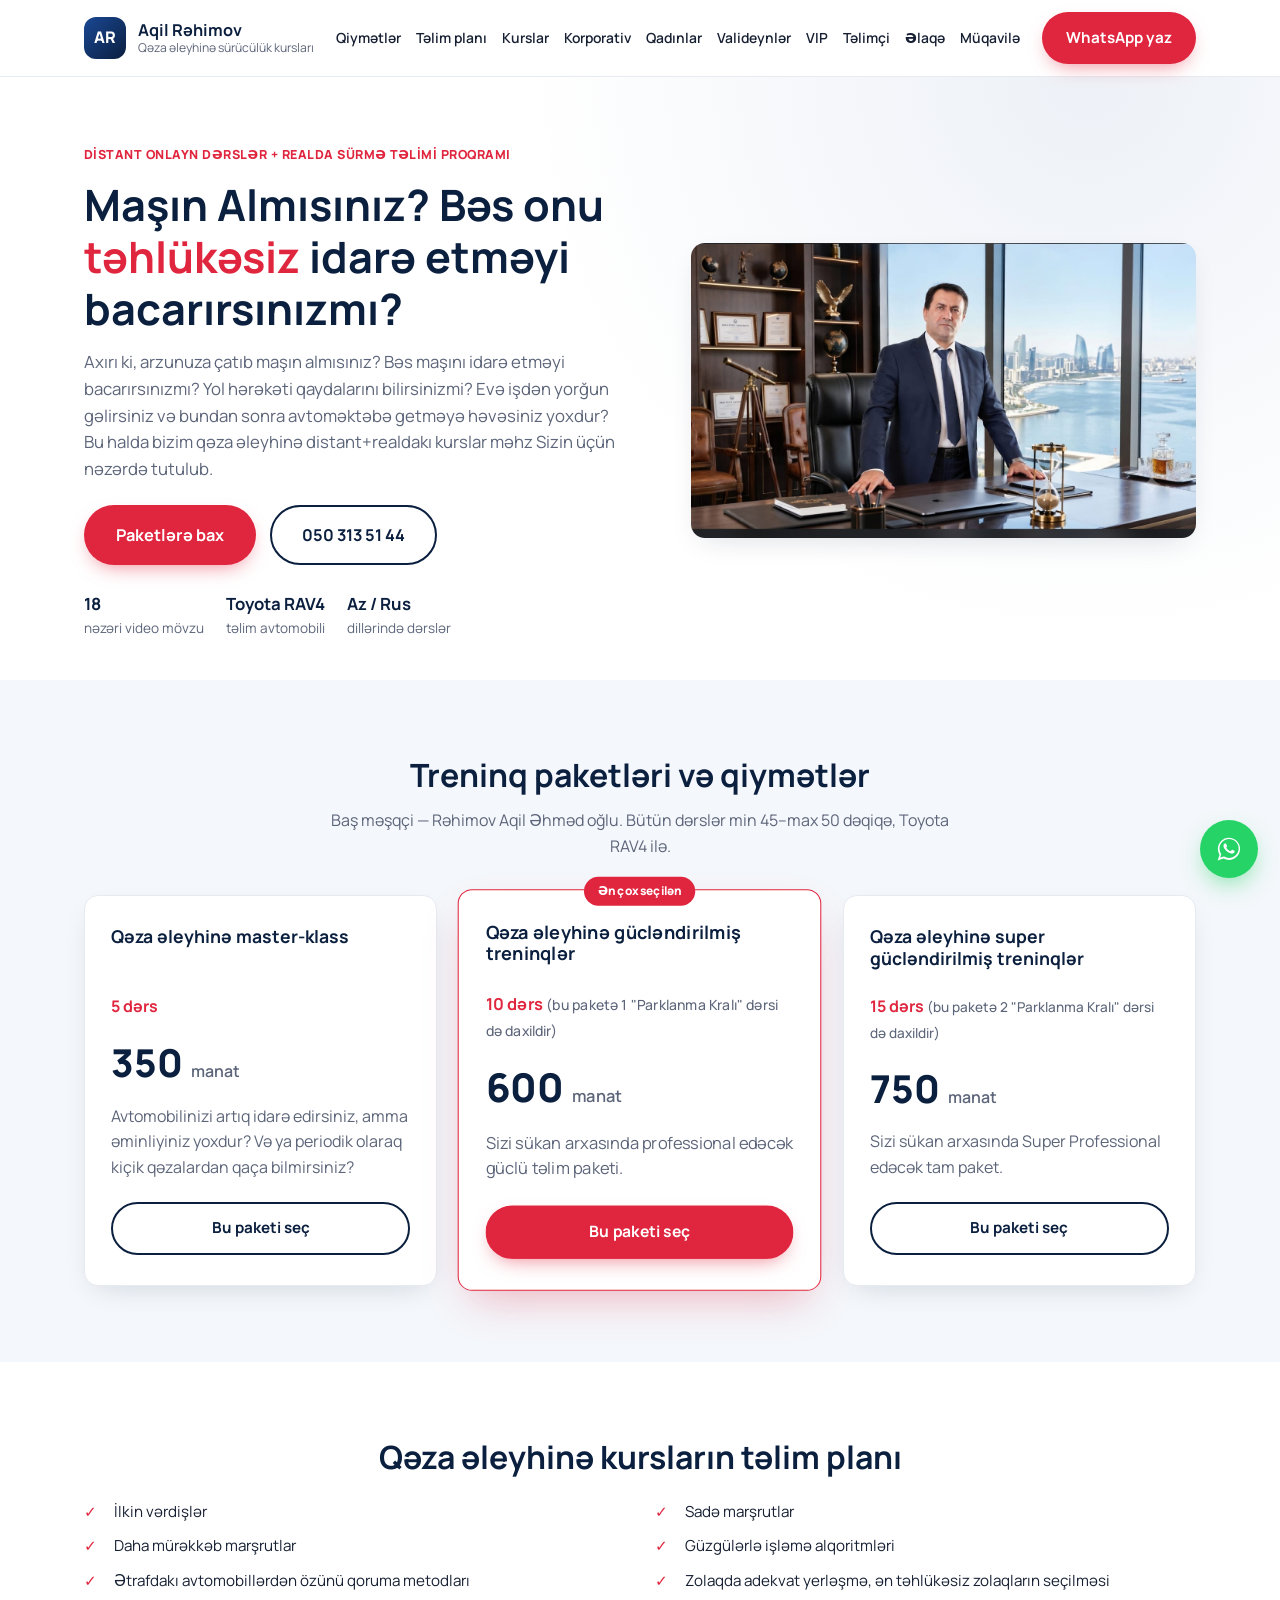
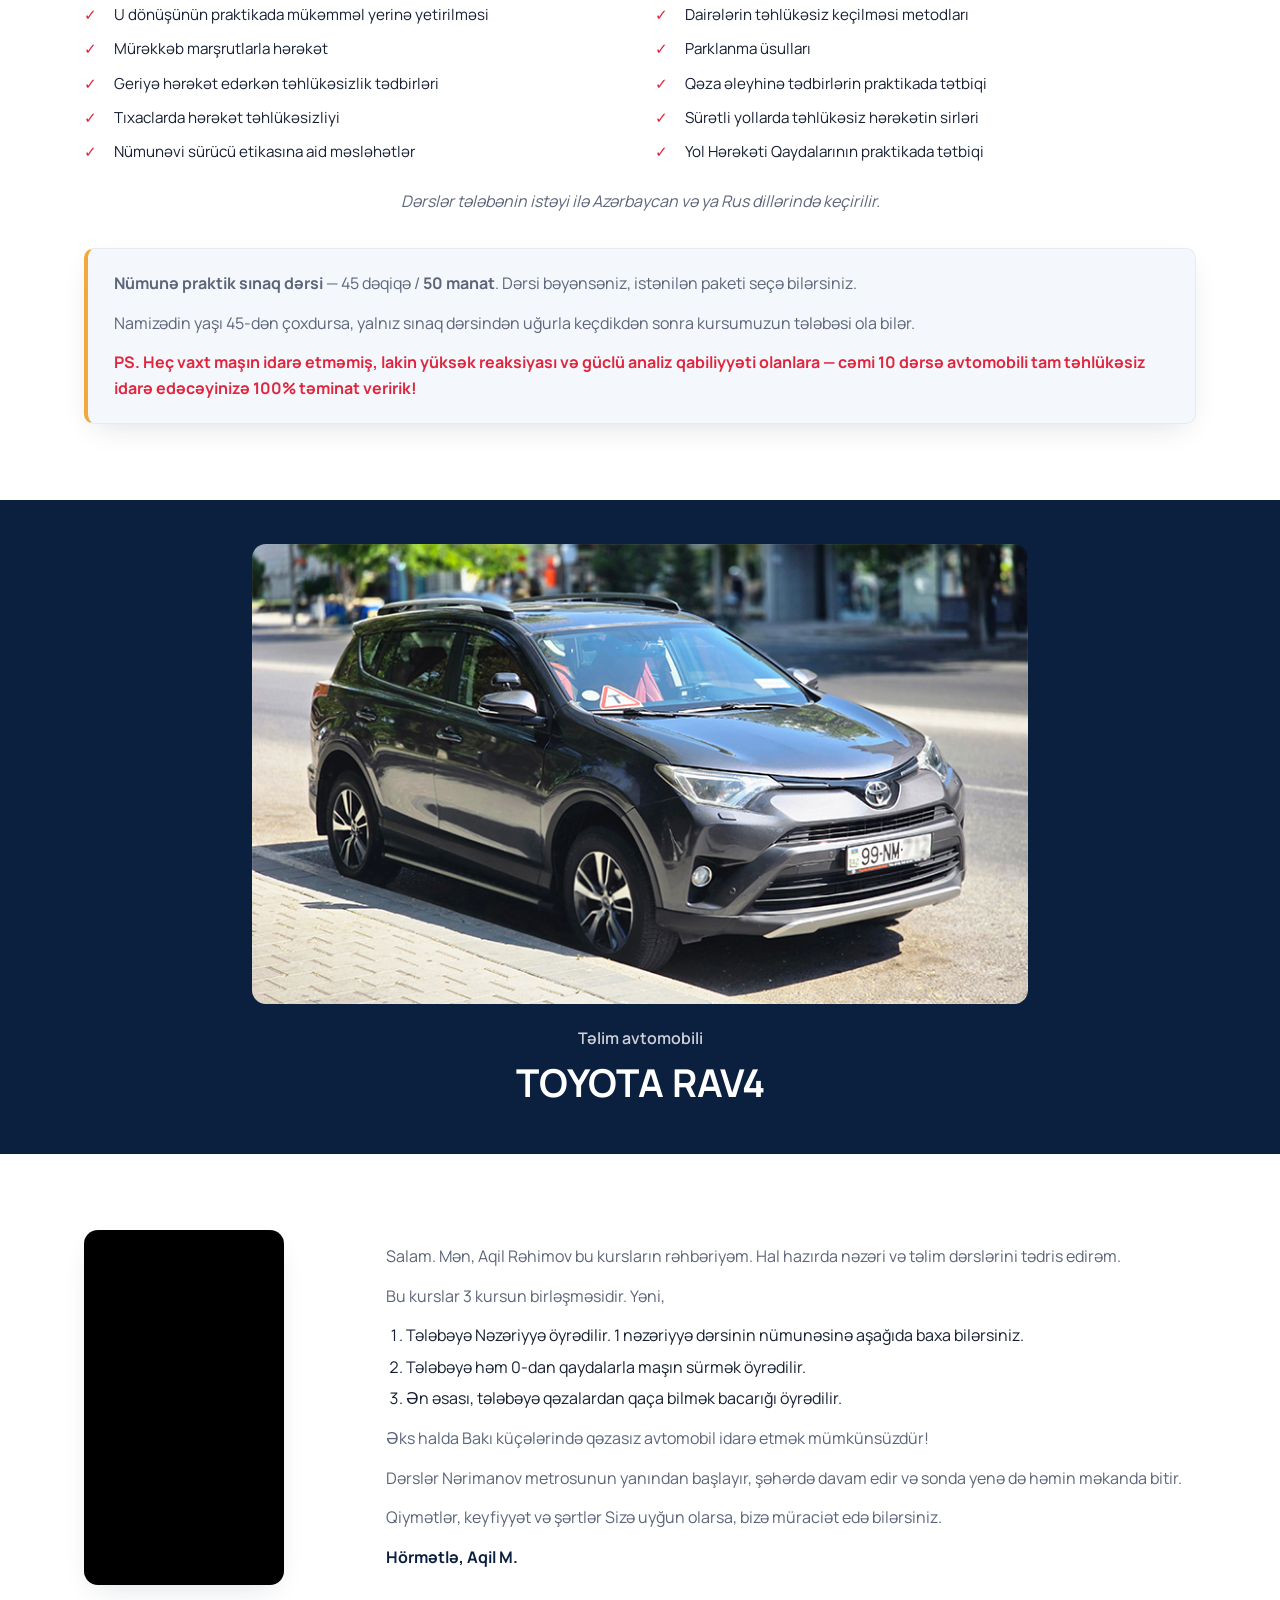
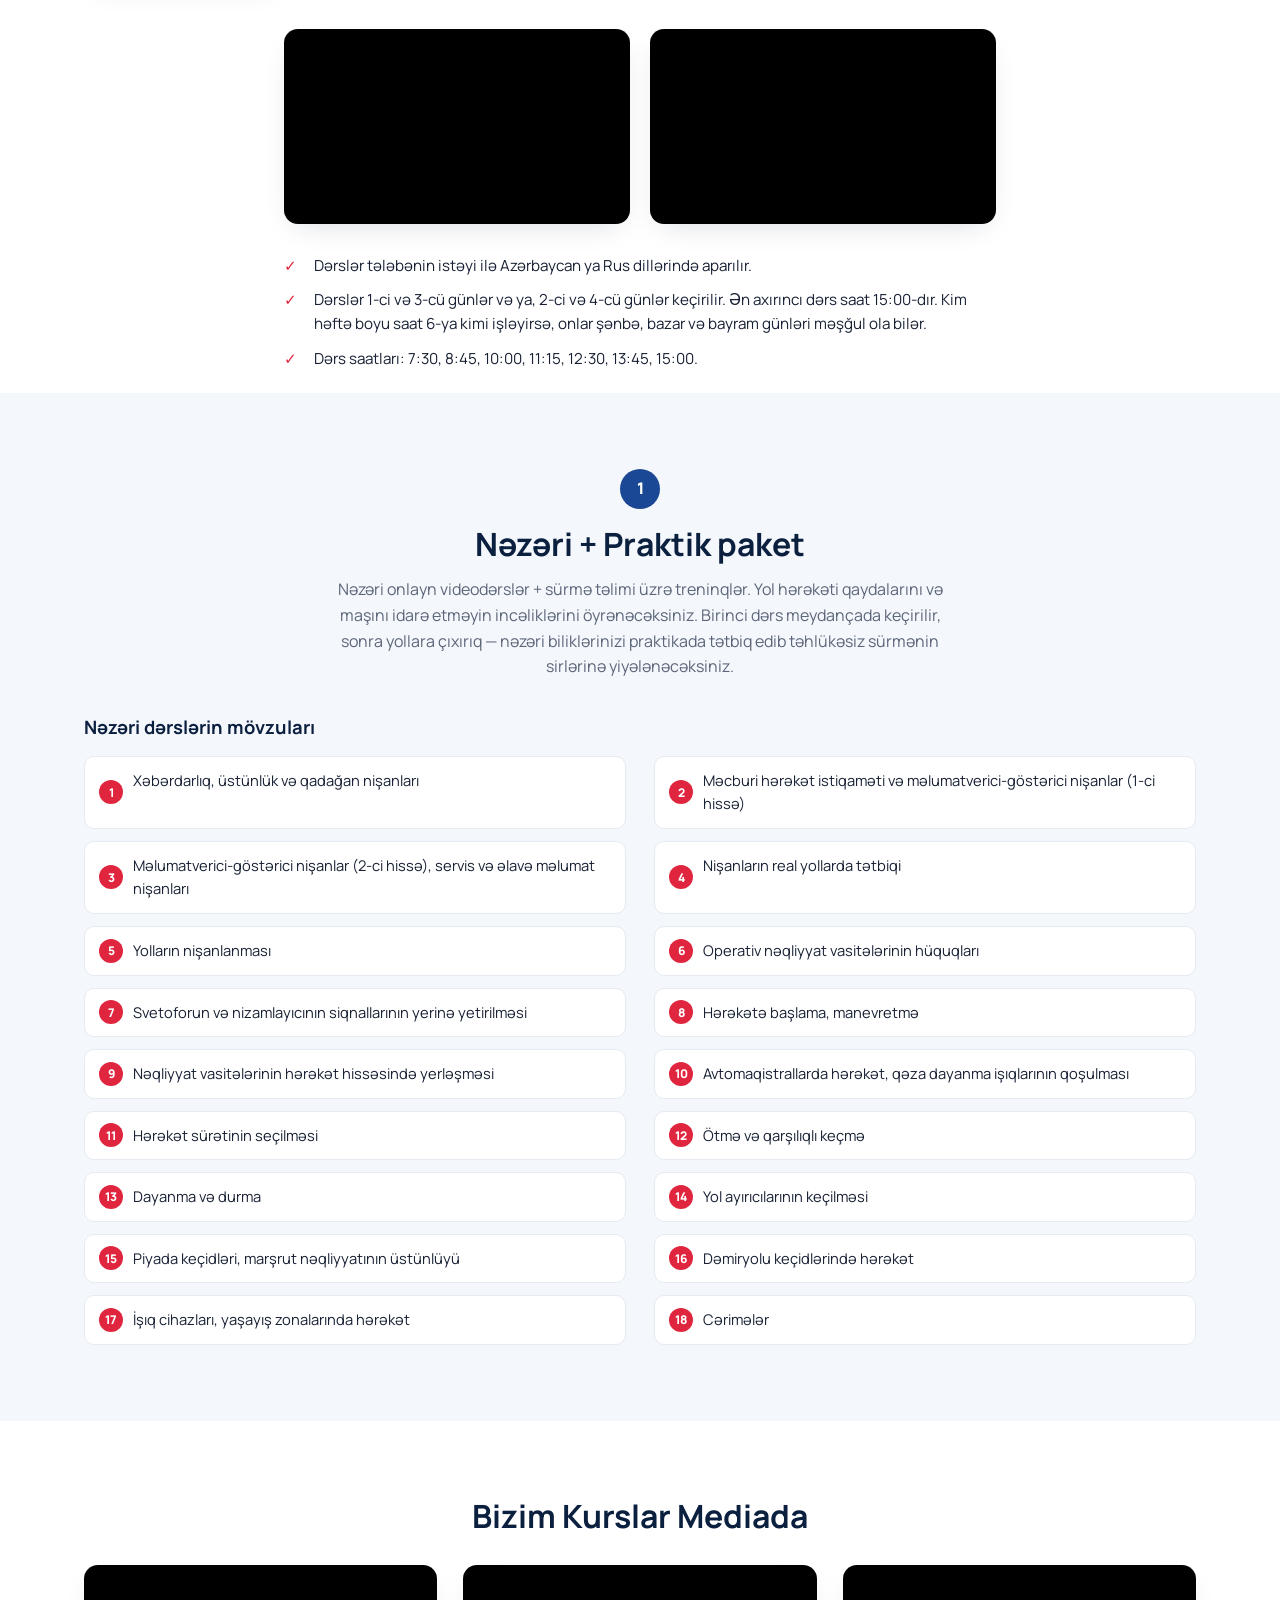
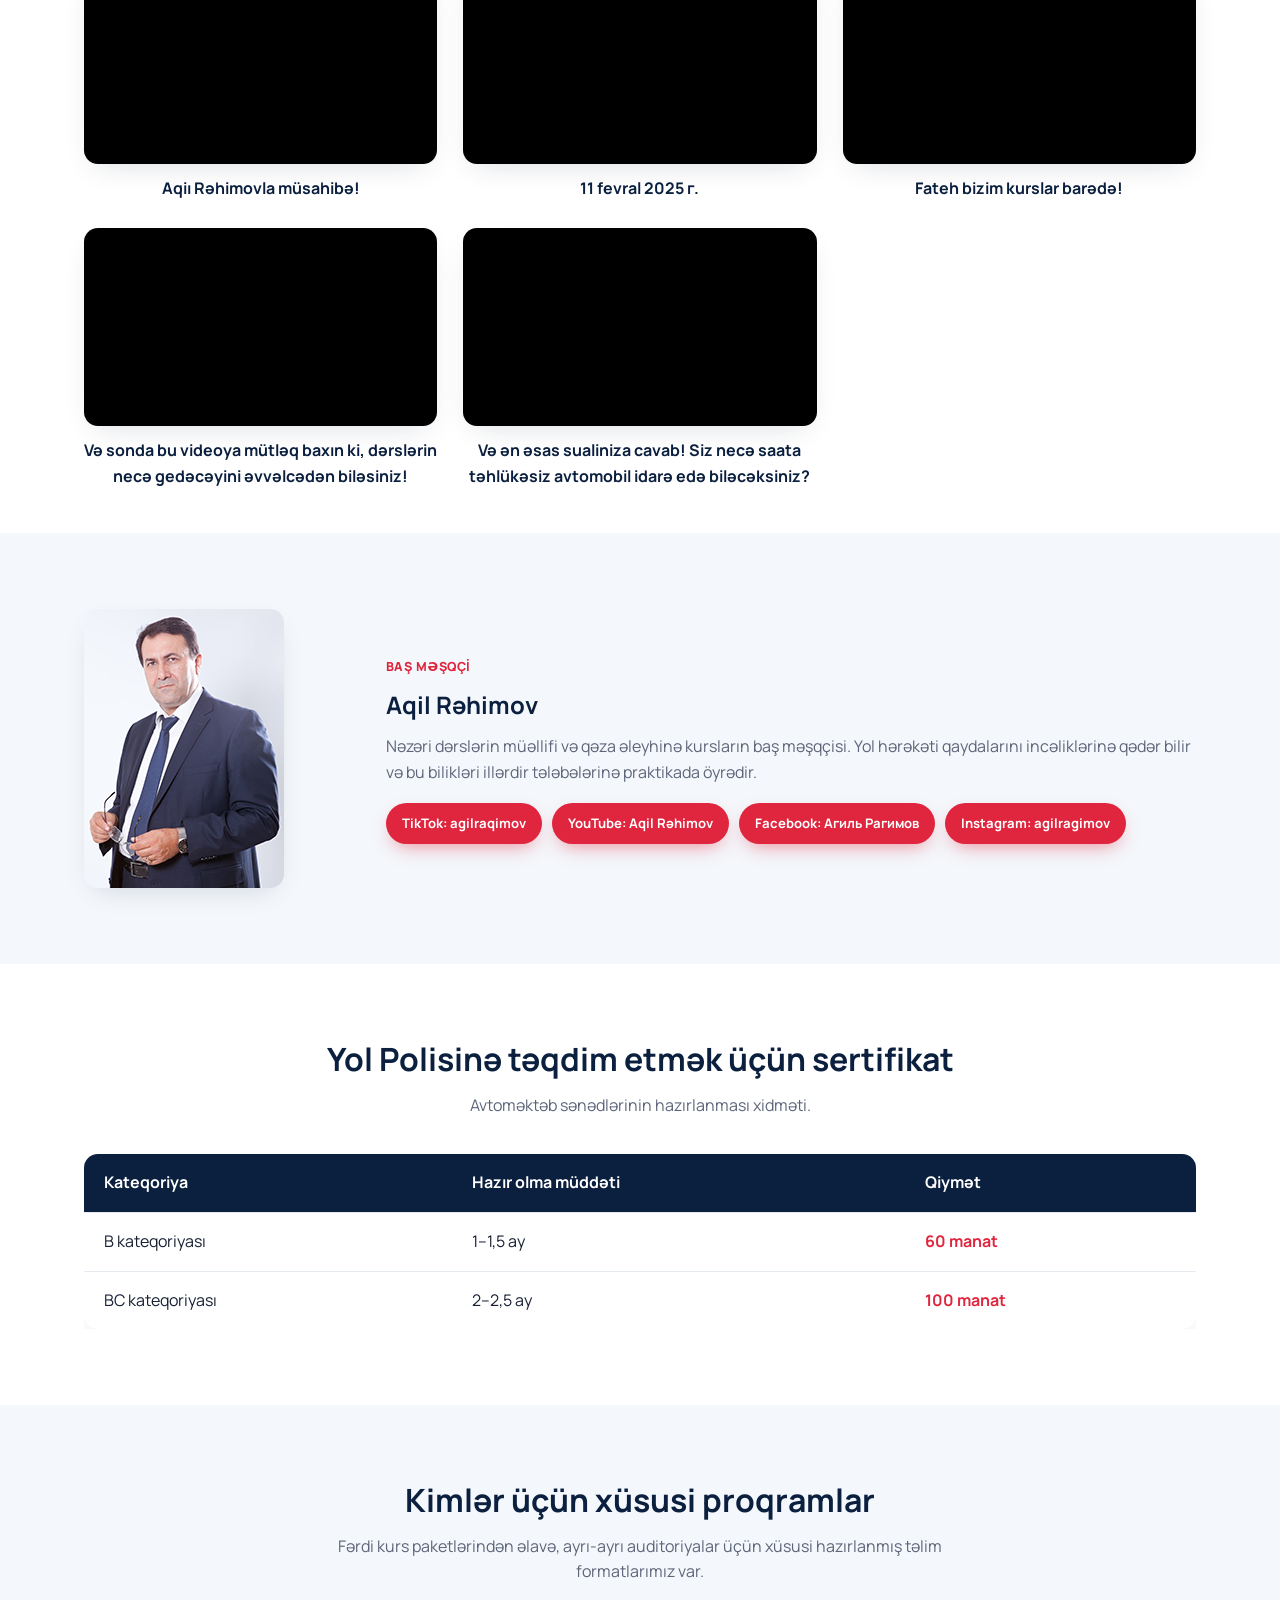
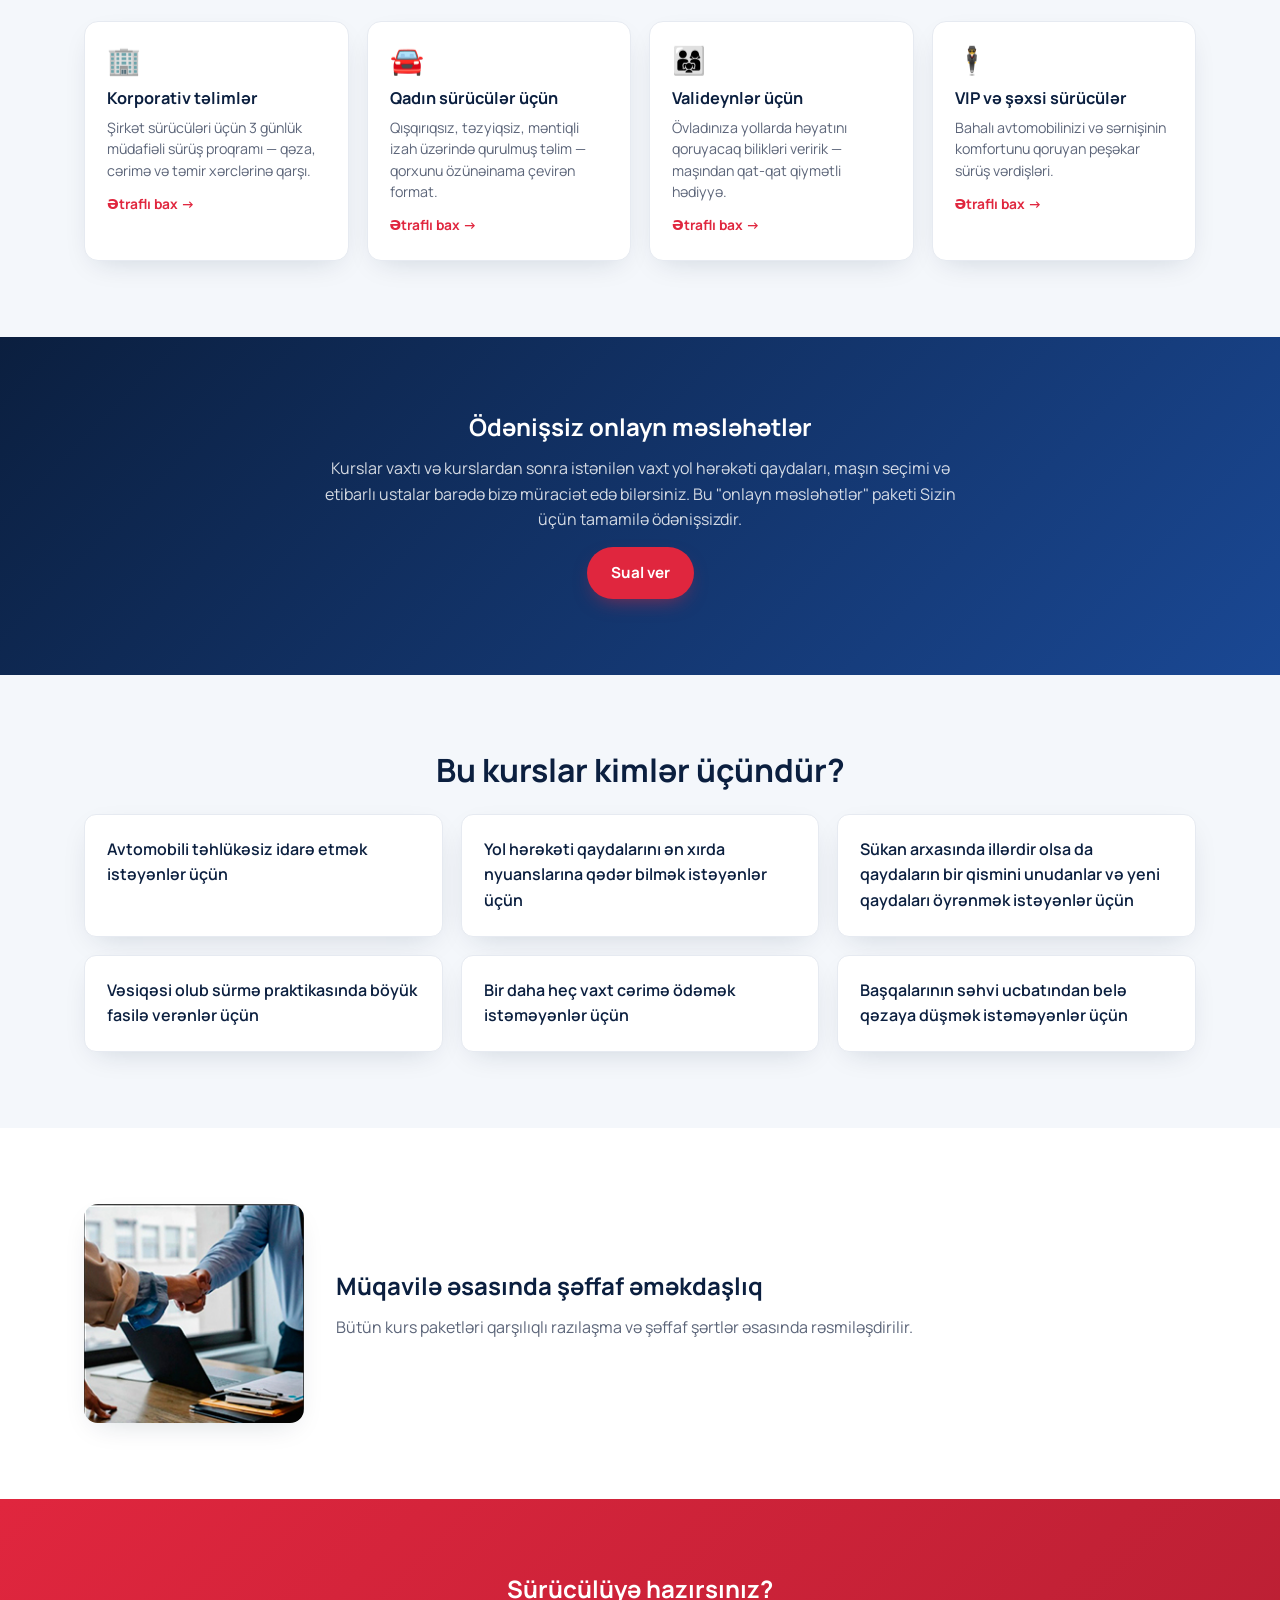
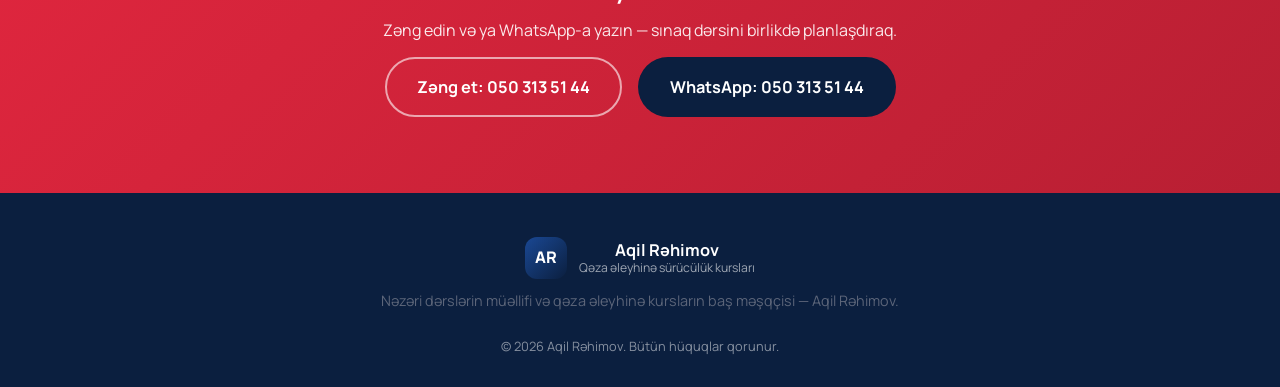
==== commit 3daf3cc5: "Replace Aqil's photo in the message section with his intro Short The client asked for the YouTube Sh" ====
--- a/index.html
+++ b/index.html
@@ -33,7 +33,7 @@
 <link rel="preconnect" href="https://fonts.googleapis.com">
 <link rel="preconnect" href="https://fonts.gstatic.com" crossorigin>
 <link href="https://fonts.googleapis.com/css2?family=Manrope:wght@400;500;600;700;800&display=swap" rel="stylesheet">
-<link rel="stylesheet" href="/css/style.css?v=20260828a">
+<link rel="stylesheet" href="/css/style.css?v=20260901a">
 </head>
 <body>
 
@@ -183,7 +183,9 @@
   <!-- PERSONAL MESSAGE FROM AQIL -->
   <section class="section instructor message-section">
     <div class="container instructor-inner">
-      <img src="/assets/img/aqil2.jpg" width="200" height="279" alt="Aqil Rəhimov — qəza əleyhinə kursların baş məşqçisi" class="reveal" loading="lazy">
+      <div class="message-video reveal">
+        <iframe src="https://www.youtube.com/embed/i7pNAr7519k" title="Aqil Rəhimov — kursların rəhbəri" loading="lazy" allowfullscreen referrerpolicy="strict-origin-when-cross-origin"></iframe>
+      </div>
       <div class="reveal">
         <p>Salam. Mən, Aqil Rəhimov bu kursların rəhbəriyəm. Hal hazırda nəzəri və təlim dərslərini tədris edirəm.</p>
         <p>Bu kurslar 3 kursun birləşməsidir. Yəni,</p>
@@ -523,6 +525,6 @@
   ]
 }
 </script>
-<script src="/js/script.js?v=20260828a"></script>
+<script src="/js/script.js?v=20260901a"></script>
 </body>
 </html>
--- a/css/style.css
+++ b/css/style.css
@@ -387,6 +387,18 @@
   border-radius: var(--radius);
   box-shadow: var(--shadow);
 }
+/* Aqil's intro reel — sits in the photo slot of the message section; it is a
+   YouTube Short, so the frame is 9:16 and the same 200px width as the old photo. */
+.message-video {
+  width: 200px;
+  max-width: 100%;
+  aspect-ratio: 9 / 16;
+  border-radius: var(--radius);
+  box-shadow: var(--shadow);
+  overflow: hidden;
+  background: #000;
+}
+.message-video iframe { width: 100%; height: 100%; border: 0; display: block; }
 .social-badges { display: flex; gap: 10px; flex-wrap: wrap; margin-top: 18px; }
 .social-badges a {
   background: var(--red);
@@ -581,6 +593,7 @@
   .who-grid { grid-template-columns: 1fr 1fr; }
   .instructor-inner, .trust-inner { grid-template-columns: 1fr; text-align: center; }
   .instructor-inner img, .trust-inner img { margin: 0 auto; max-width: 240px; }
+  .message-video { margin: 0 auto; }
   .social-badges { justify-content: center; }
   .message-section { padding-top: 8px; }
 }
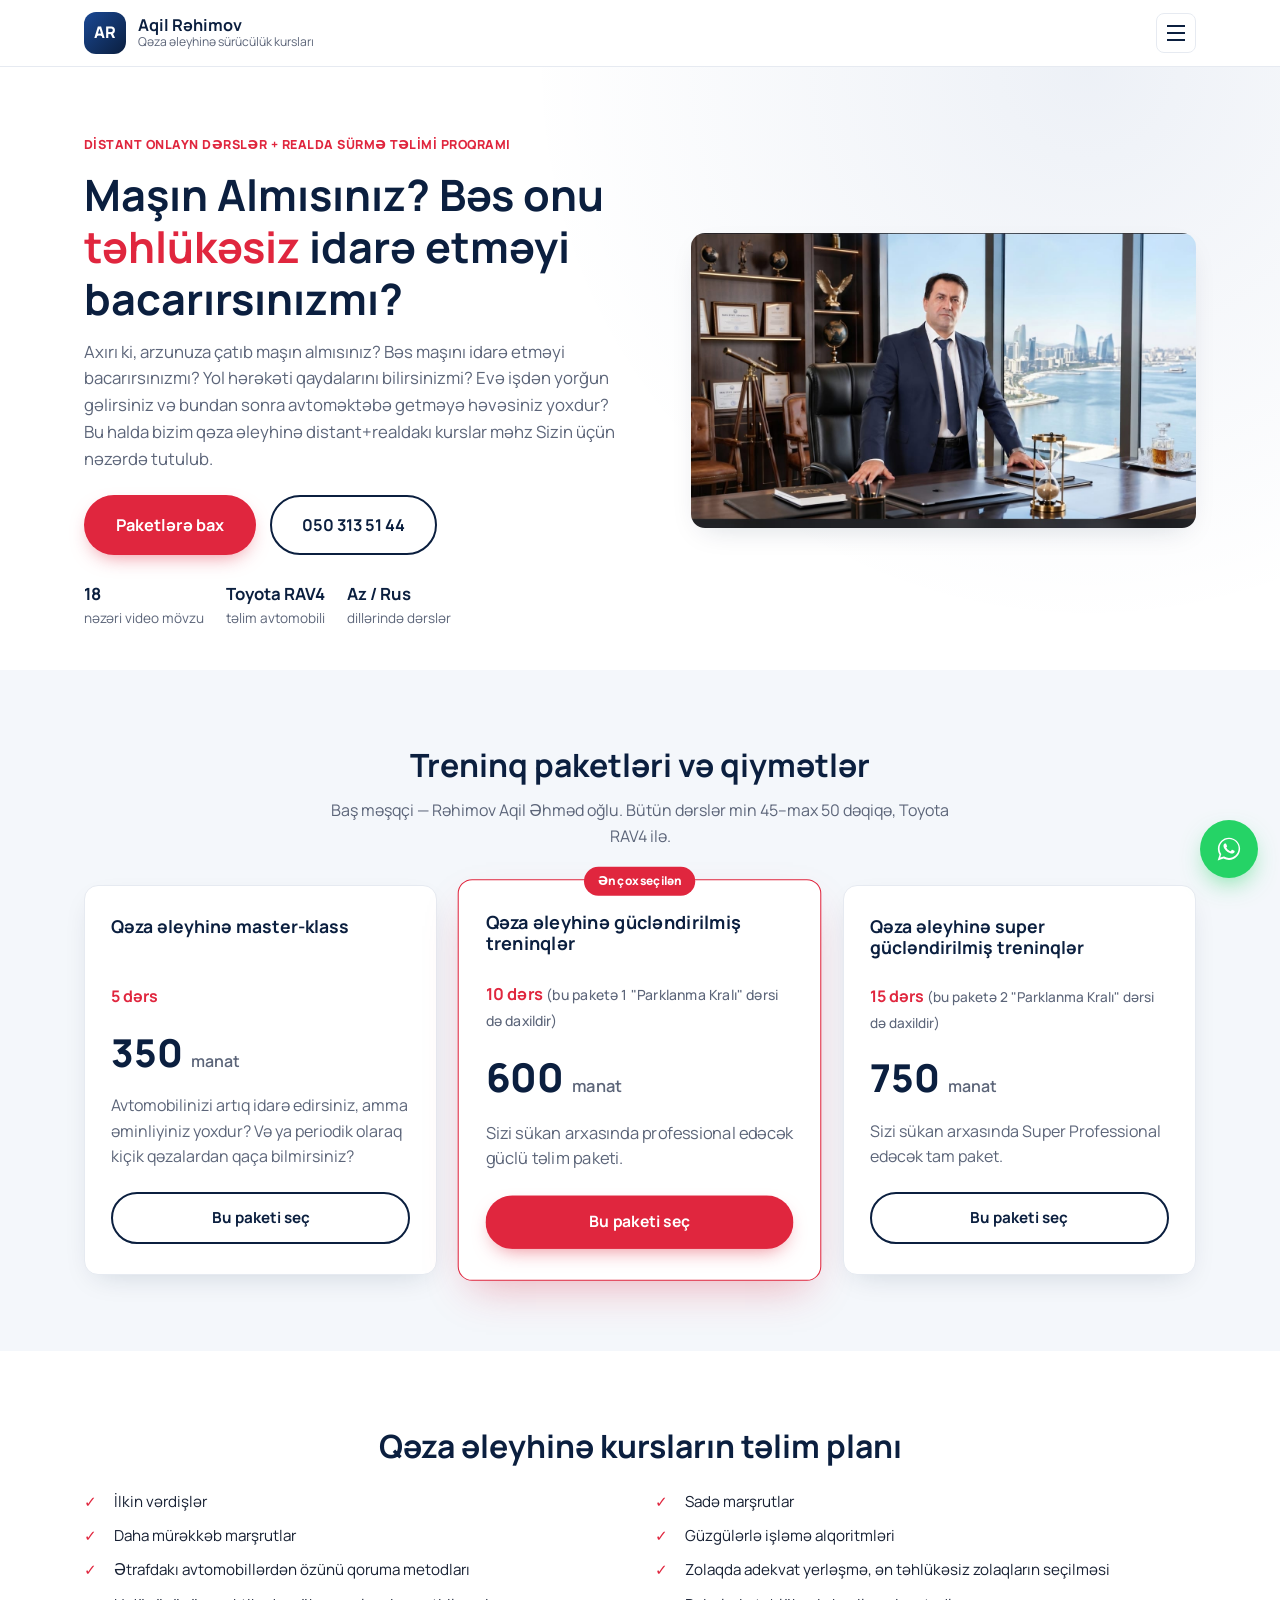
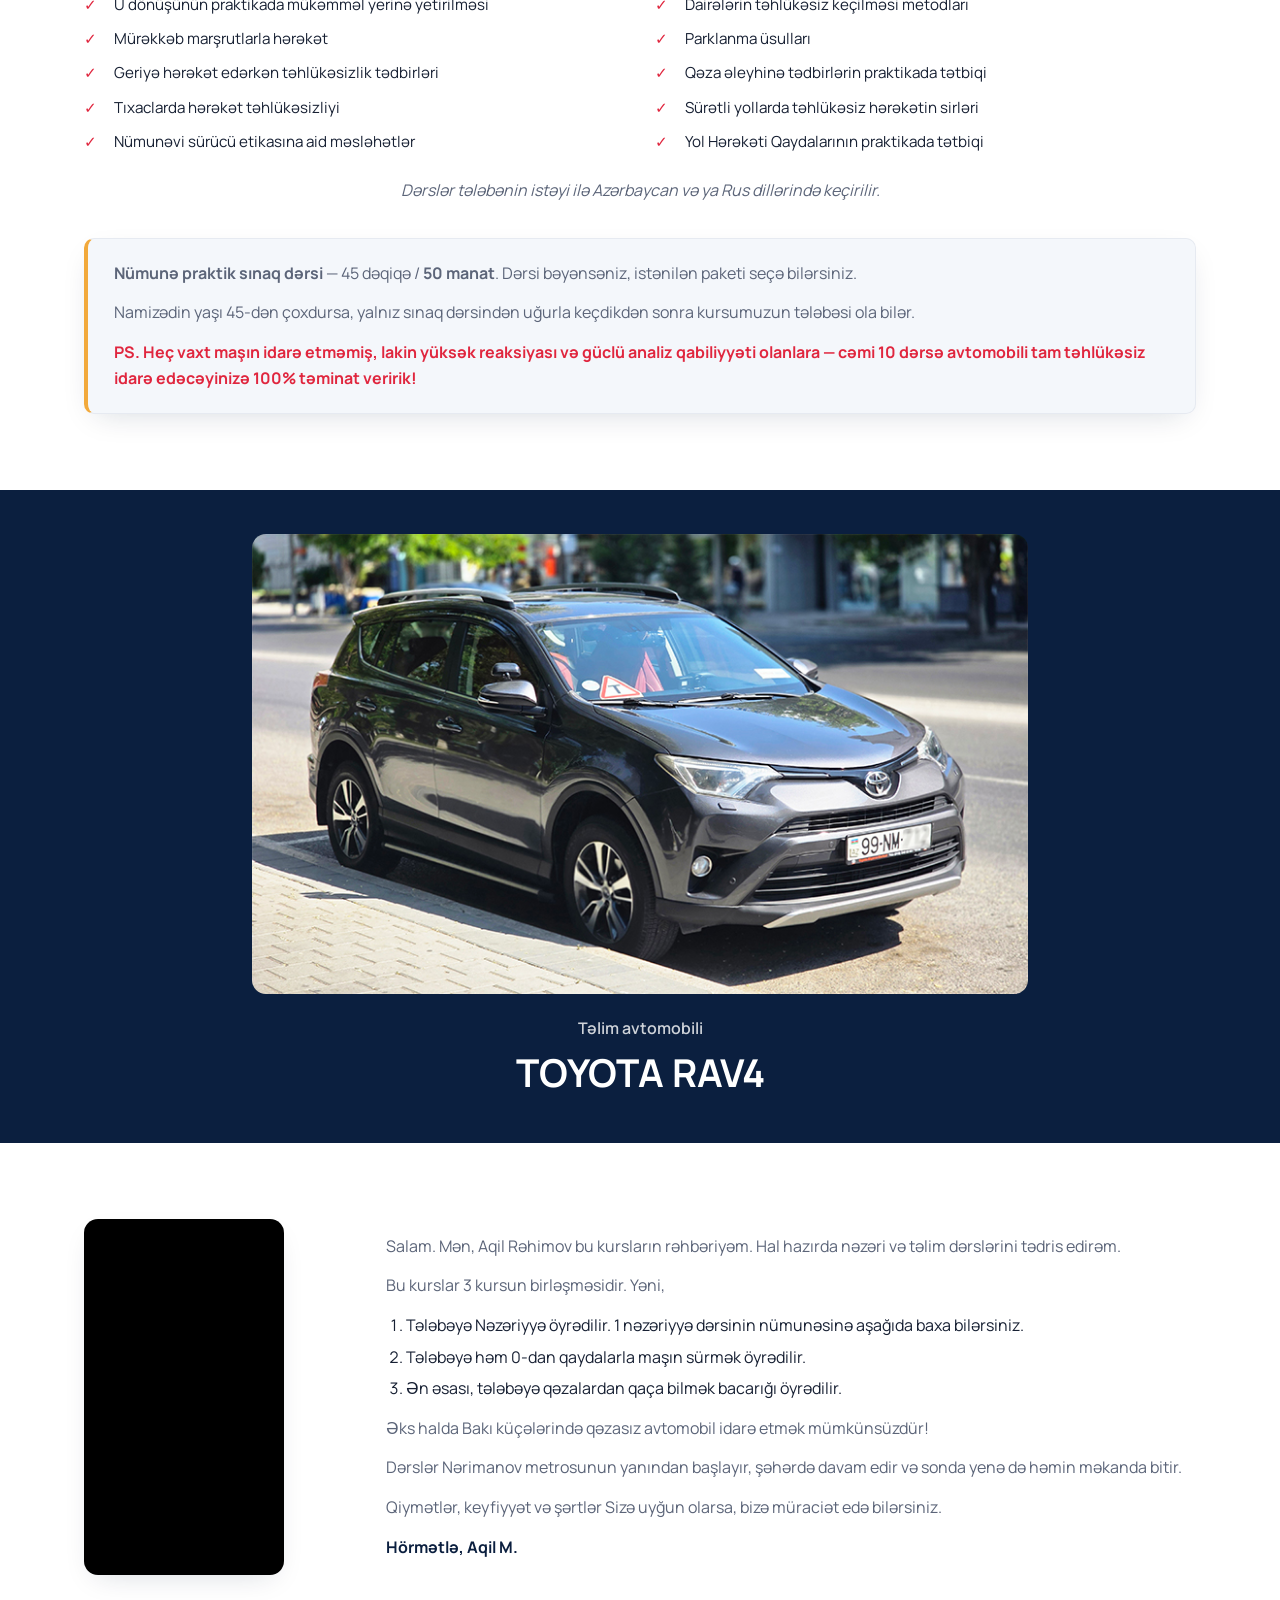
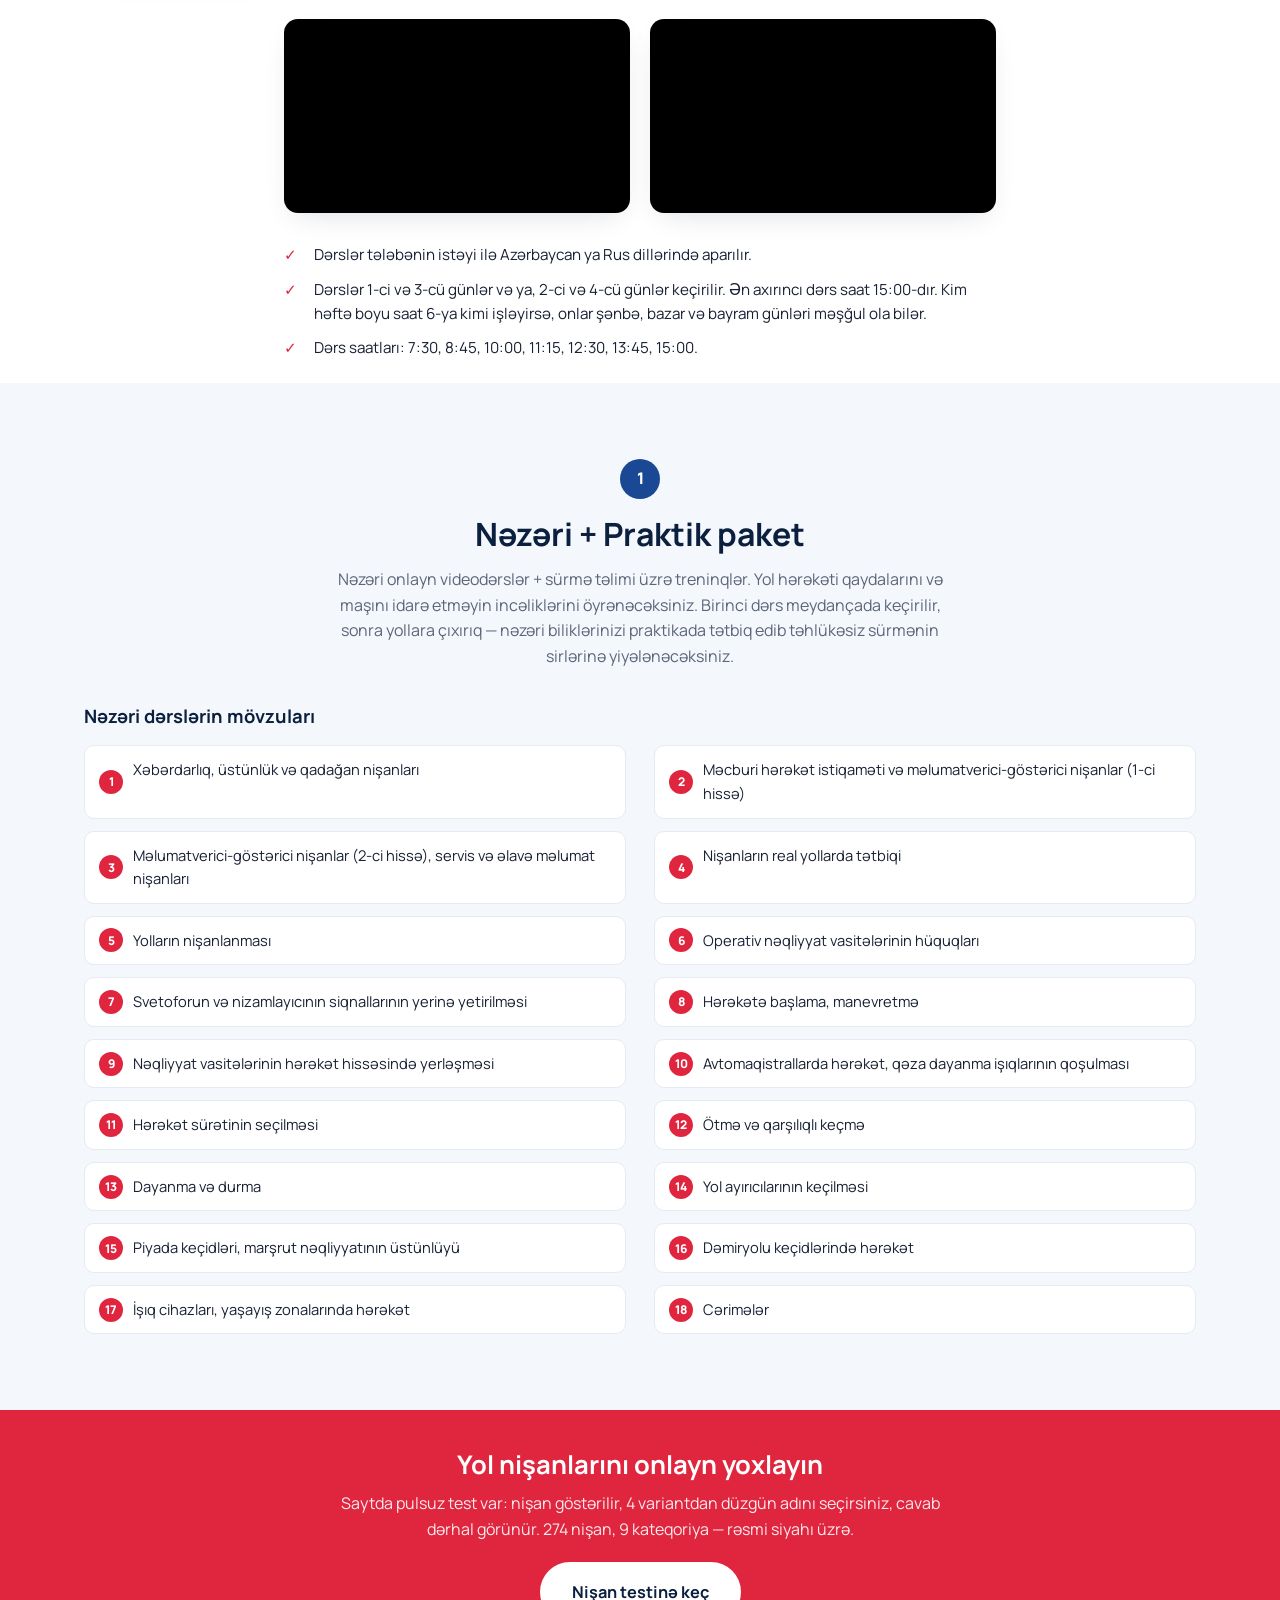
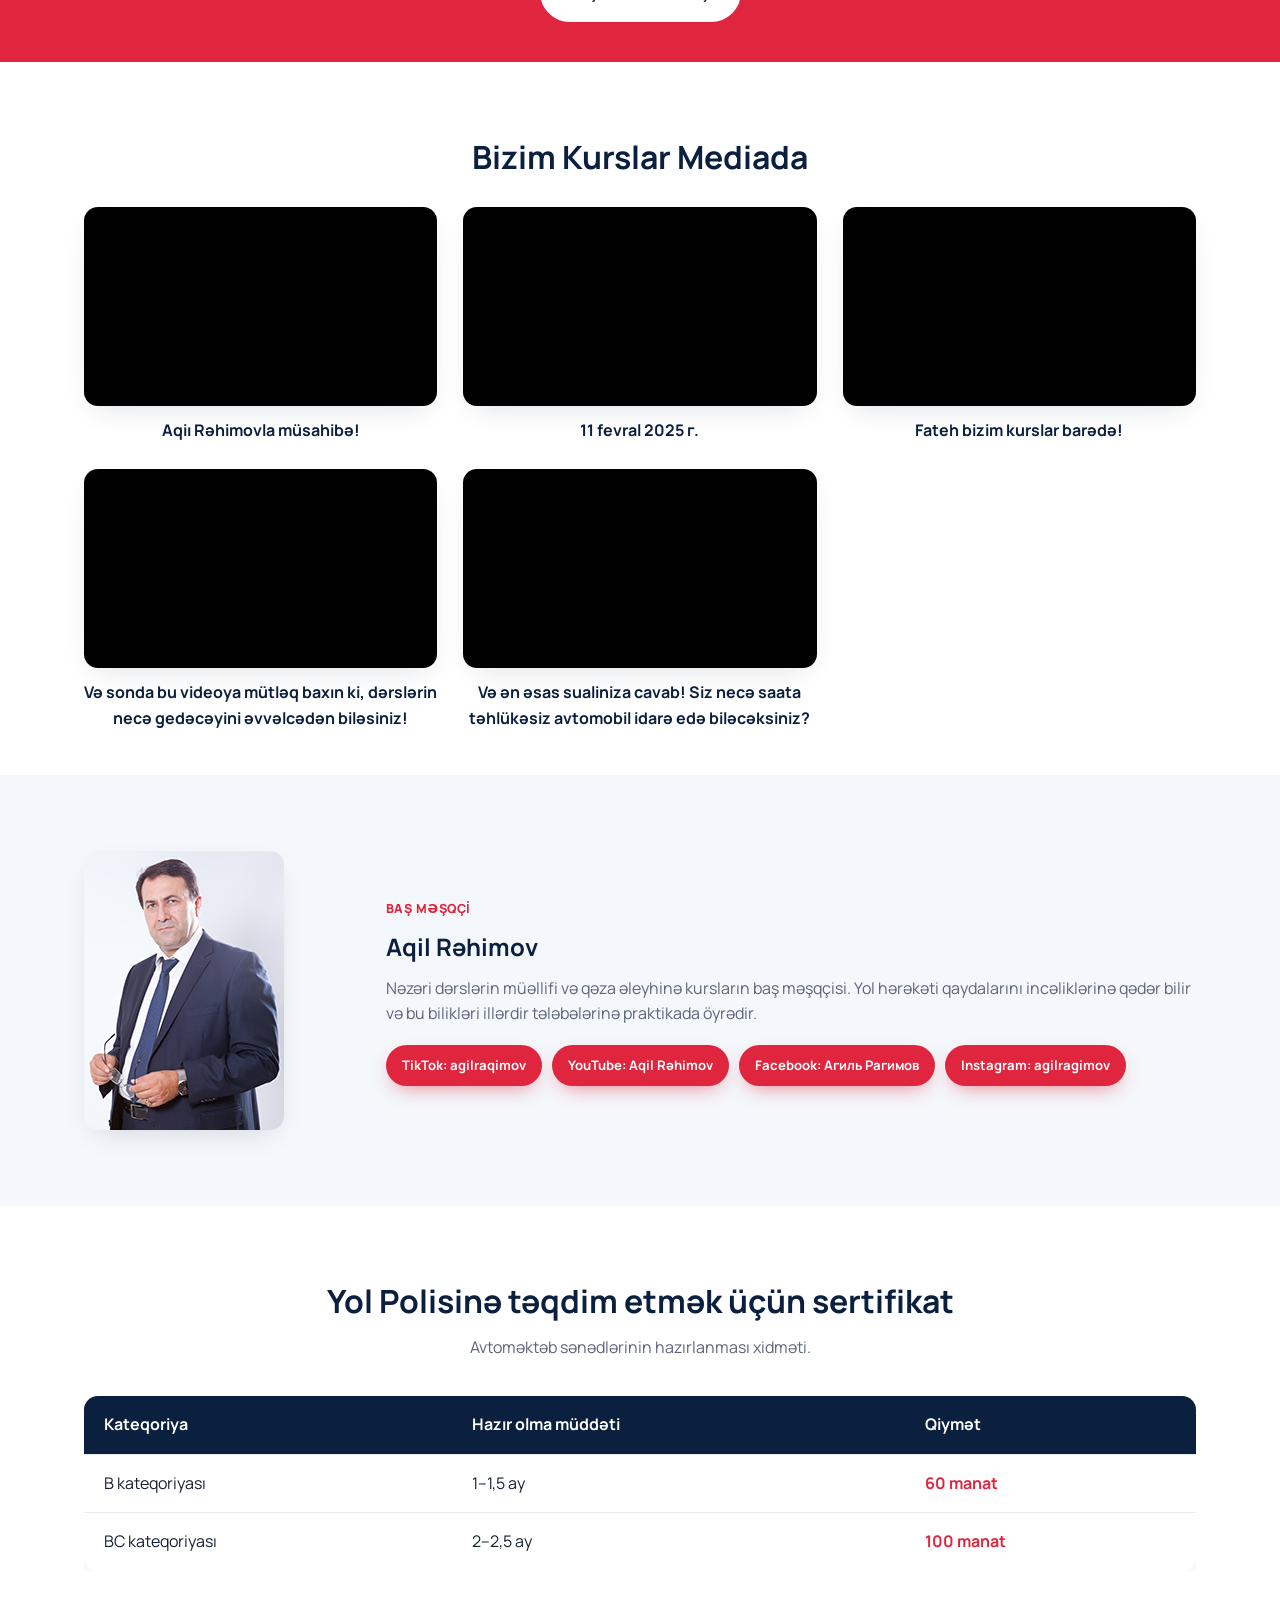
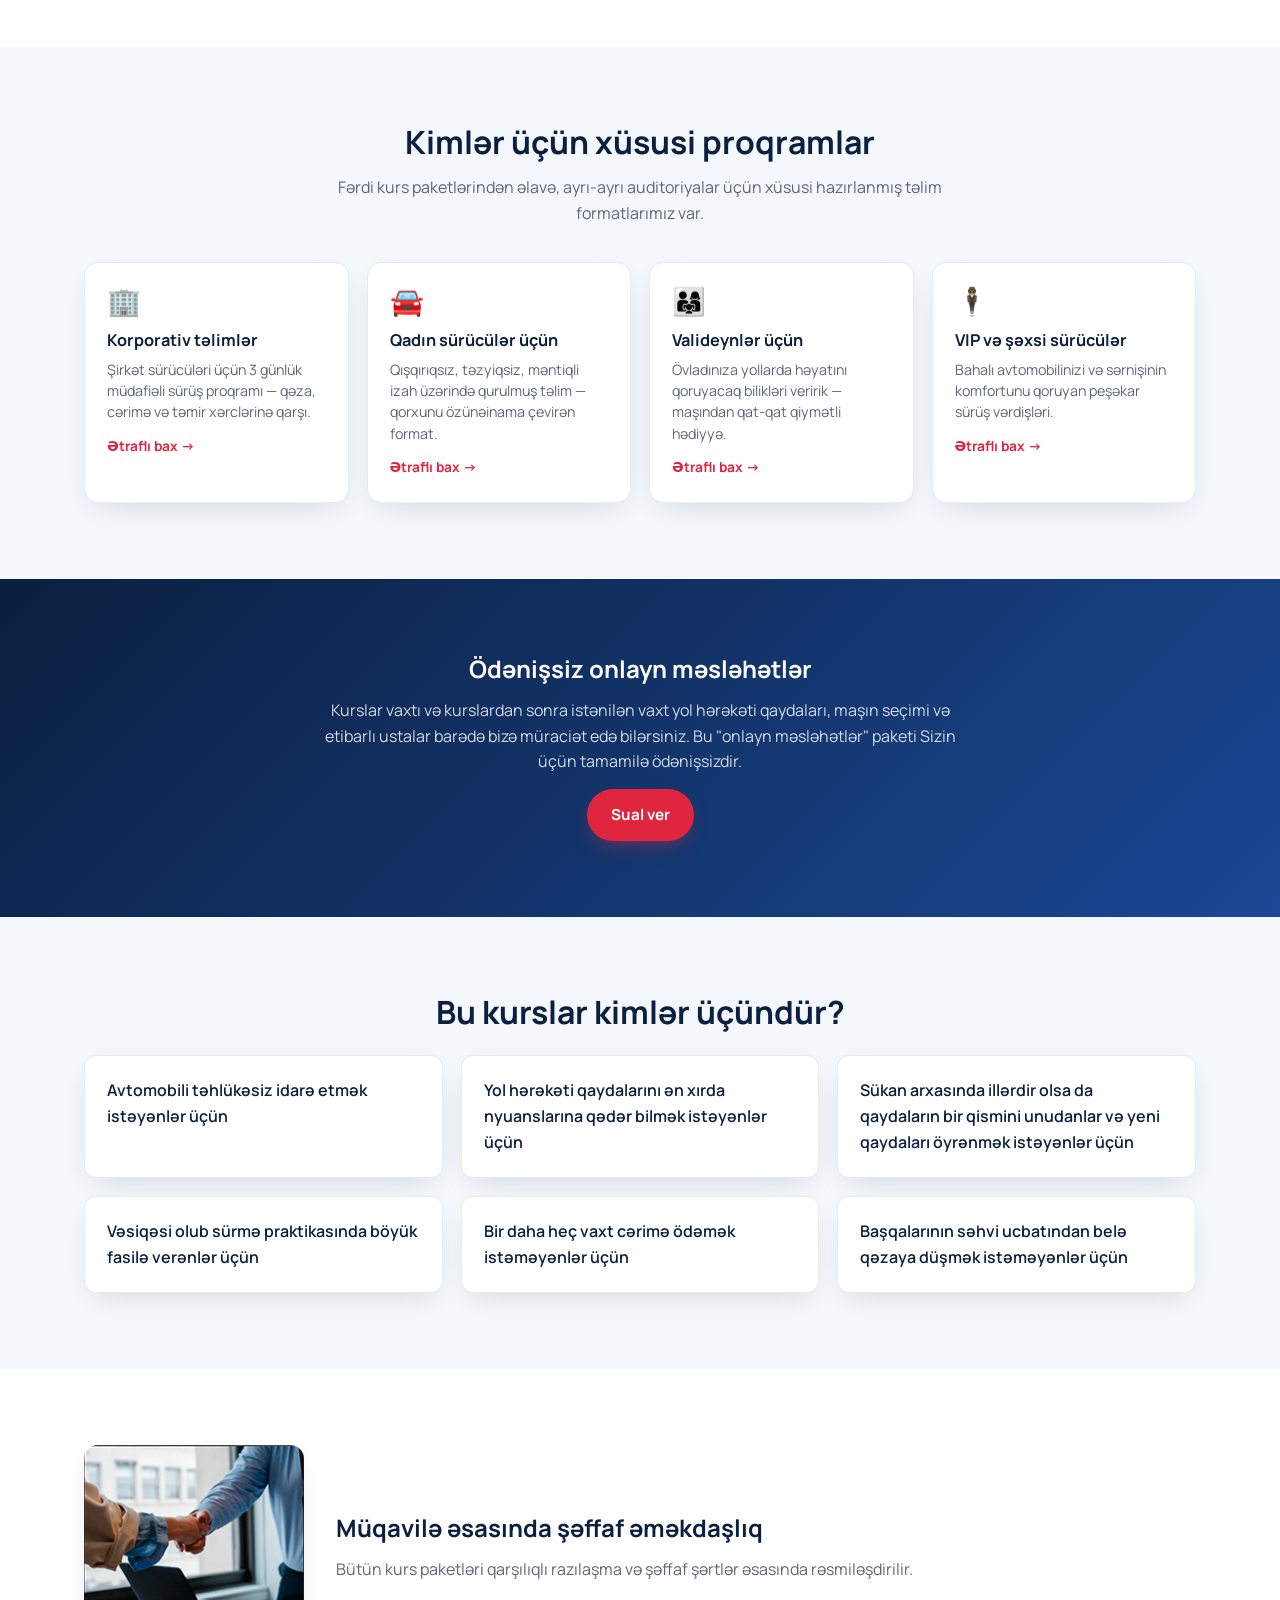
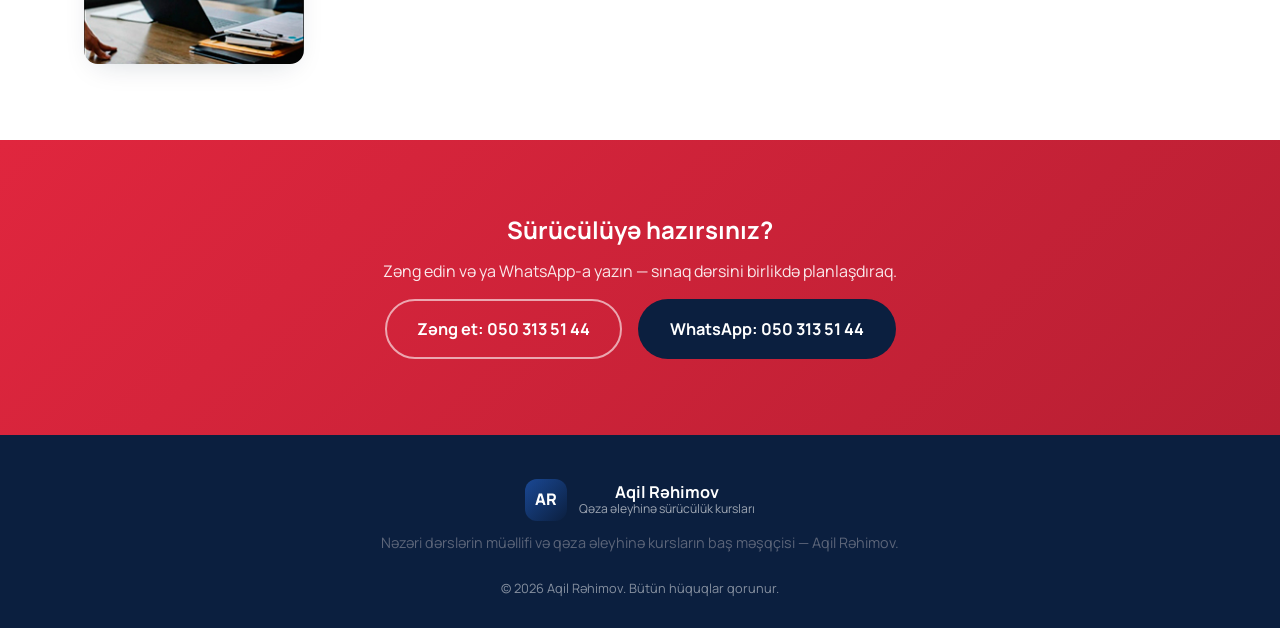
==== commit f5dd6017: "Add the road-sign quiz page (/nisan-testi) A sign is shown and the visitor picks its name out of fou" ====
--- a/index.html
+++ b/index.html
@@ -33,7 +33,7 @@
 <link rel="preconnect" href="https://fonts.googleapis.com">
 <link rel="preconnect" href="https://fonts.gstatic.com" crossorigin>
 <link href="https://fonts.googleapis.com/css2?family=Manrope:wght@400;500;600;700;800&display=swap" rel="stylesheet">
-<link rel="stylesheet" href="/css/style.css?v=20260901a">
+<link rel="stylesheet" href="/css/style.css?v=20260901b">
 </head>
 <body>
 
@@ -54,6 +54,7 @@
       <a href="#qiymetler">Qiymətlər</a>
       <a href="#telim-plani">Təlim planı</a>
       <a href="#kurslar">Kurslar</a>
+      <a href="/nisan-testi">Nişan testi</a>
       <a href="/korporativ">Korporativ</a>
       <a href="/qadin-suruculer">Qadınlar</a>
       <a href="/valideynler-ucun">Valideynlər</a>
@@ -247,6 +248,15 @@
         <li>İşıq cihazları, yaşayış zonalarında hərəkət</li>
         <li>Cərimələr</li>
       </ol>
+    </div>
+  </section>
+
+  <!-- SIGN QUIZ PROMO -->
+  <section class="cta-band">
+    <div class="container reveal">
+      <h2>Yol nişanlarını onlayn yoxlayın</h2>
+      <p>Saytda pulsuz test var: nişan göstərilir, 4 variantdan düzgün adını seçirsiniz, cavab dərhal görünür. 274 nişan, 9 kateqoriya — rəsmi siyahı üzrə.</p>
+      <a href="/nisan-testi" class="btn btn-lg">Nişan testinə keç</a>
     </div>
   </section>
 
@@ -525,6 +535,6 @@
   ]
 }
 </script>
-<script src="/js/script.js?v=20260901a"></script>
+<script src="/js/script.js?v=20260901b"></script>
 </body>
 </html>
--- a/css/style.css
+++ b/css/style.css
@@ -10,6 +10,10 @@
   --bg: #ffffff;
   --bg-alt: #f4f7fb;
   --line: #e6eaf1;
+  --green: #1f9d55;
+  --green-dark: #14663a;
+  --green-soft: #eaf7f0;
+  --red-soft: #fdeef0;
   --radius: 14px;
   --shadow: 0 10px 30px -12px rgba(11, 31, 63, 0.18);
   --container: 1160px;
@@ -126,9 +130,9 @@
 /* The mobile clone has room to breathe — restore the roomier type there. */
 .mobile-menu-panel .main-nav a { font-size: 1rem; }
 
-/* Ten nav links plus the phone button no longer fit under ~1330px; the
+/* Eleven nav links plus the phone button no longer fit under ~1430px; the
    WhatsApp button stays because it is the primary conversion. */
-@media (max-width: 1330px) {
+@media (max-width: 1430px) {
   .site-header .header-phone { display: none; }
 }
 
@@ -600,10 +604,10 @@
 
 .mobile-menu-panel { display: none; }
 
-/* The desktop nav carries 10 links, so the hamburger takes over much earlier
-   than the old 760px breakpoint — below 1200px the row no longer fits next to
+/* The desktop nav carries 11 links, so the hamburger takes over much earlier
+   than the old 760px breakpoint — below 1300px the row no longer fits next to
    the brand and the header buttons. */
-@media (max-width: 1200px) {
+@media (max-width: 1300px) {
   .main-nav, .header-actions { display: none; }
   .nav-toggle { display: flex; }
 
@@ -993,3 +997,121 @@
   .page-hero { padding: 36px 0 42px; }
   .hero-photo { padding: 6px; }
 }
+
+/* ---------------------------------------------------------------------------
+   Yol nişanları testi (nisan-testi.html)
+   Nişan şəkilləri mənbədə cəmi 50px enindədir, ona görə şəkil sabit ölçülü
+   qutuda `object-fit: contain` ilə böyüdülür — belədə həm dar lövhəciklər,
+   həm də hündür nişanlar eyni çərçivədə deformasiyasız görünür.
+--------------------------------------------------------------------------- */
+.quiz-filters {
+  display: flex;
+  flex-wrap: wrap;
+  gap: 8px;
+  justify-content: center;
+  margin-bottom: 26px;
+}
+.quiz-filters button {
+  font: inherit;
+  font-size: .85rem;
+  font-weight: 600;
+  color: var(--navy);
+  background: #fff;
+  border: 2px solid var(--line);
+  border-radius: 999px;
+  padding: 8px 15px;
+  cursor: pointer;
+  transition: background .15s ease, border-color .15s ease, color .15s ease;
+}
+.quiz-filters button:hover { border-color: var(--navy-3); }
+.quiz-filters button[aria-pressed="true"] { background: var(--navy); border-color: var(--navy); color: #fff; }
+
+.quiz-card {
+  max-width: 720px;
+  margin: 0 auto;
+  background: #fff;
+  border: 1px solid var(--line);
+  border-radius: var(--radius);
+  box-shadow: var(--shadow);
+  padding: 26px;
+}
+.quiz-top {
+  display: flex;
+  justify-content: space-between;
+  gap: 12px;
+  font-size: .85rem;
+  color: var(--muted);
+  border-bottom: 1px solid var(--line);
+  padding-bottom: 12px;
+  margin-bottom: 18px;
+}
+.quiz-top b { color: var(--navy); }
+.quiz-ask { text-align: center; font-weight: 700; color: var(--navy); margin-bottom: 14px; }
+
+.quiz-sign {
+  margin: 0 0 20px;
+  display: flex;
+  align-items: center;
+  justify-content: center;
+  background: var(--bg-alt);
+  border: 1px solid var(--line);
+  border-radius: var(--radius);
+  padding: 18px;
+}
+.quiz-sign img {
+  width: 100%;
+  max-width: 165px;
+  height: 200px;
+  object-fit: contain;
+}
+
+.quiz-options { display: grid; grid-template-columns: 1fr 1fr; gap: 10px; }
+.quiz-option {
+  display: flex;
+  align-items: center;
+  gap: 10px;
+  text-align: left;
+  font: inherit;
+  font-size: .9rem;
+  font-weight: 600;
+  color: var(--navy);
+  background: #fff;
+  border: 2px solid var(--line);
+  border-radius: 12px;
+  padding: 12px 14px;
+  cursor: pointer;
+  transition: background .15s ease, border-color .15s ease;
+}
+.quiz-option:hover:not(:disabled) { border-color: var(--navy-3); background: var(--bg-alt); }
+.quiz-option:disabled { cursor: default; }
+.qo-key {
+  flex: 0 0 26px;
+  height: 26px;
+  display: grid;
+  place-items: center;
+  border-radius: 8px;
+  background: var(--bg-alt);
+  color: var(--muted);
+  font-size: .8rem;
+}
+.quiz-option.is-correct { border-color: var(--green); background: var(--green-soft); color: var(--green-dark); }
+.quiz-option.is-correct .qo-key { background: var(--green); color: #fff; }
+.quiz-option.is-wrong { border-color: var(--red); background: var(--red-soft); color: var(--red-dark); }
+.quiz-option.is-wrong .qo-key { background: var(--red); color: #fff; }
+
+.quiz-feedback { margin: 16px 0 0; padding: 12px 14px; border-radius: 12px; font-weight: 600; }
+.quiz-feedback.is-ok { background: var(--green-soft); color: var(--green-dark); }
+.quiz-feedback.is-no { background: var(--red-soft); color: var(--red-dark); }
+.quiz-feedback .qf-kat { display: block; font-weight: 500; font-size: .85rem; opacity: .85; margin-top: 2px; }
+
+.quiz-actions { display: flex; flex-wrap: wrap; gap: 10px; align-items: center; margin-top: 18px; }
+.quiz-hint { font-size: .8rem; color: var(--muted); margin: 14px 0 0; }
+.quiz-hint b { color: var(--navy); }
+
+@media (max-width: 640px) {
+  .quiz-card { padding: 18px; }
+  .quiz-options { grid-template-columns: 1fr; }
+  .quiz-sign img { height: 170px; max-width: 140px; }
+  .quiz-hint { display: none; }
+  .quiz-actions .btn { flex: 1 1 auto; justify-content: center; }
+}
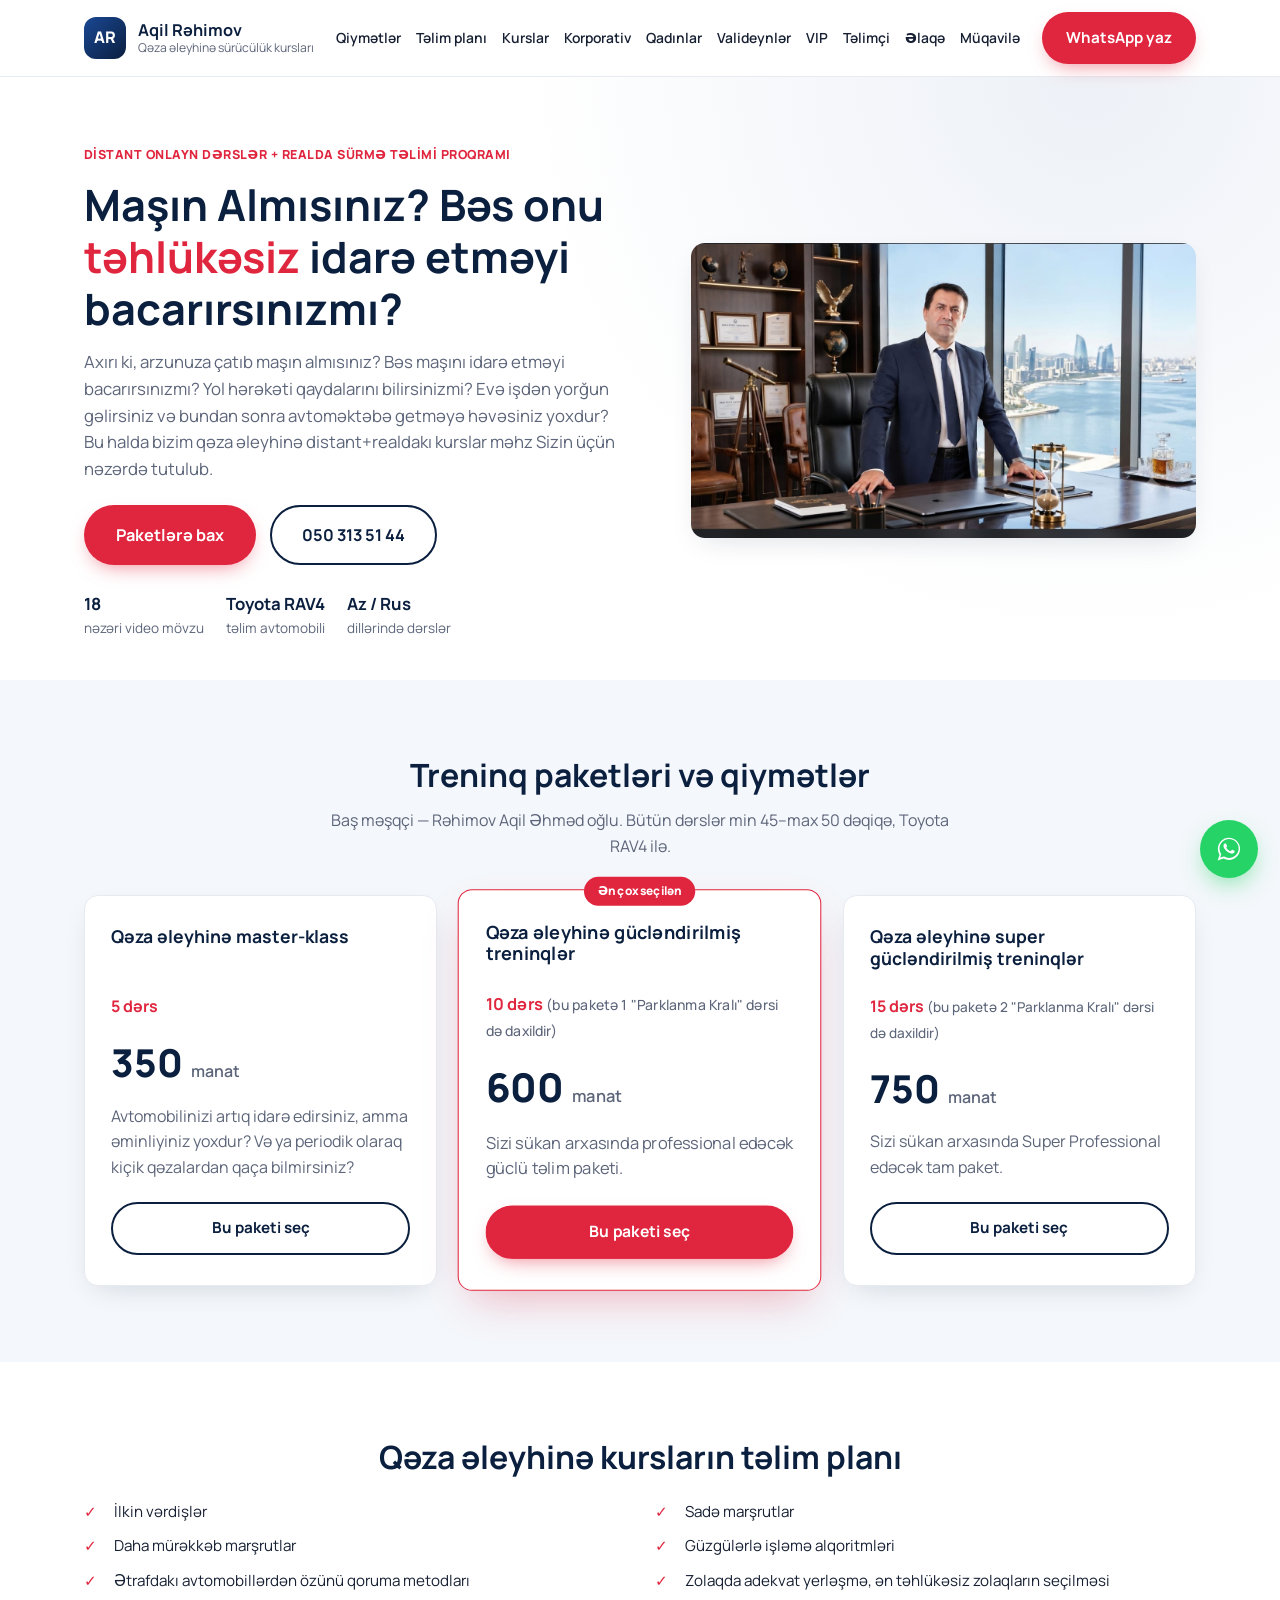
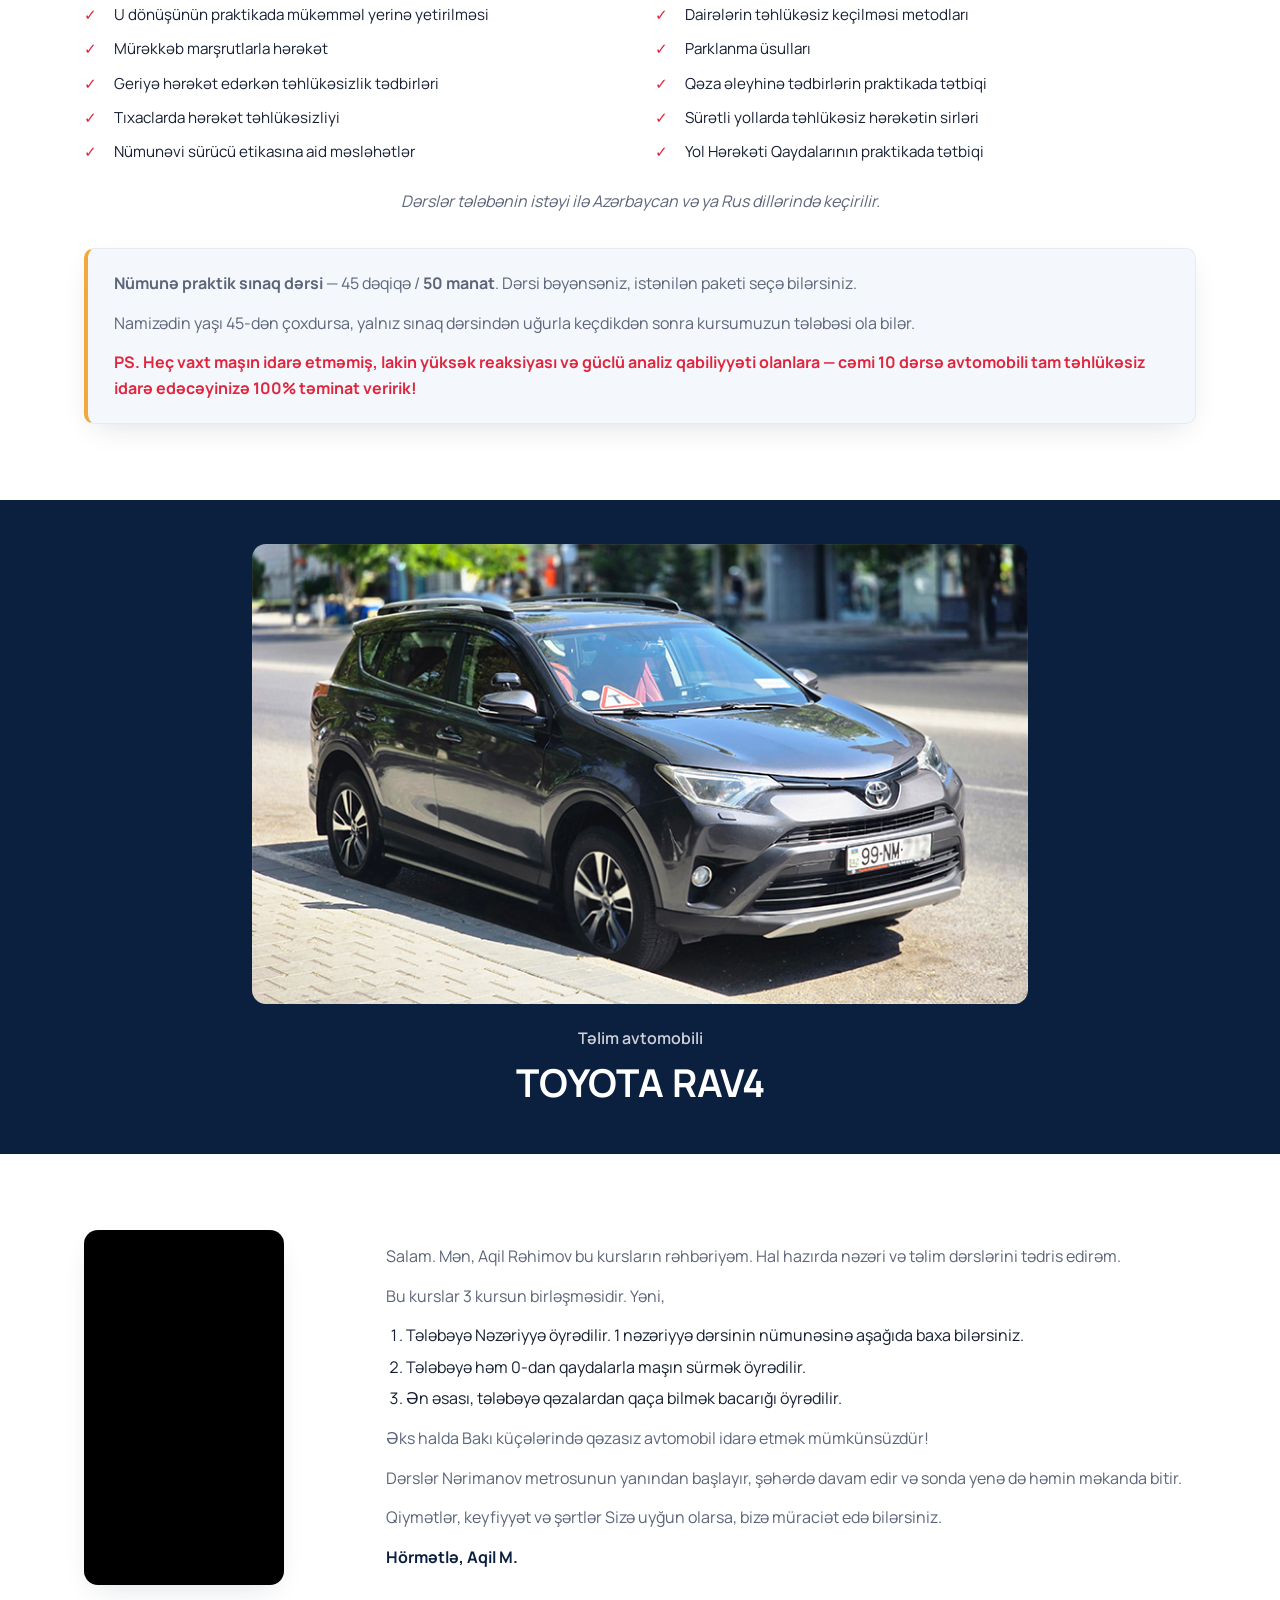
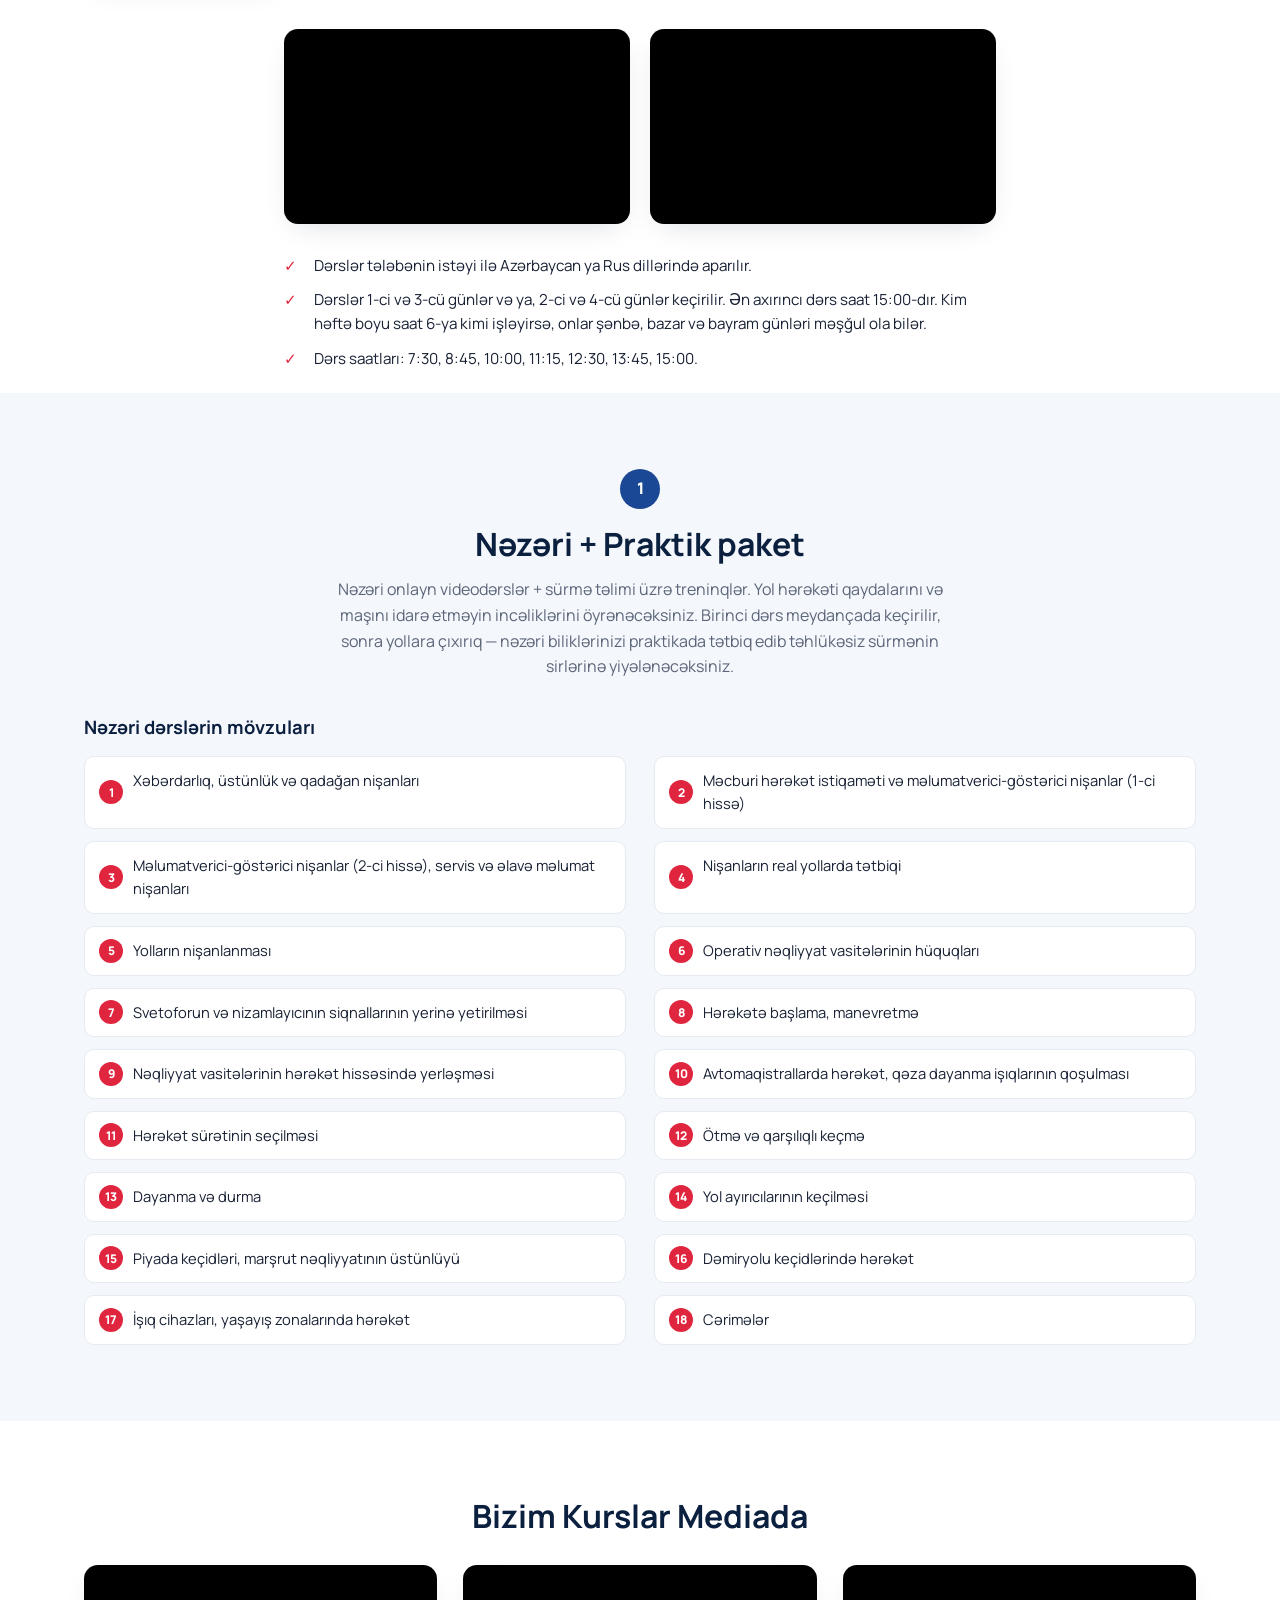
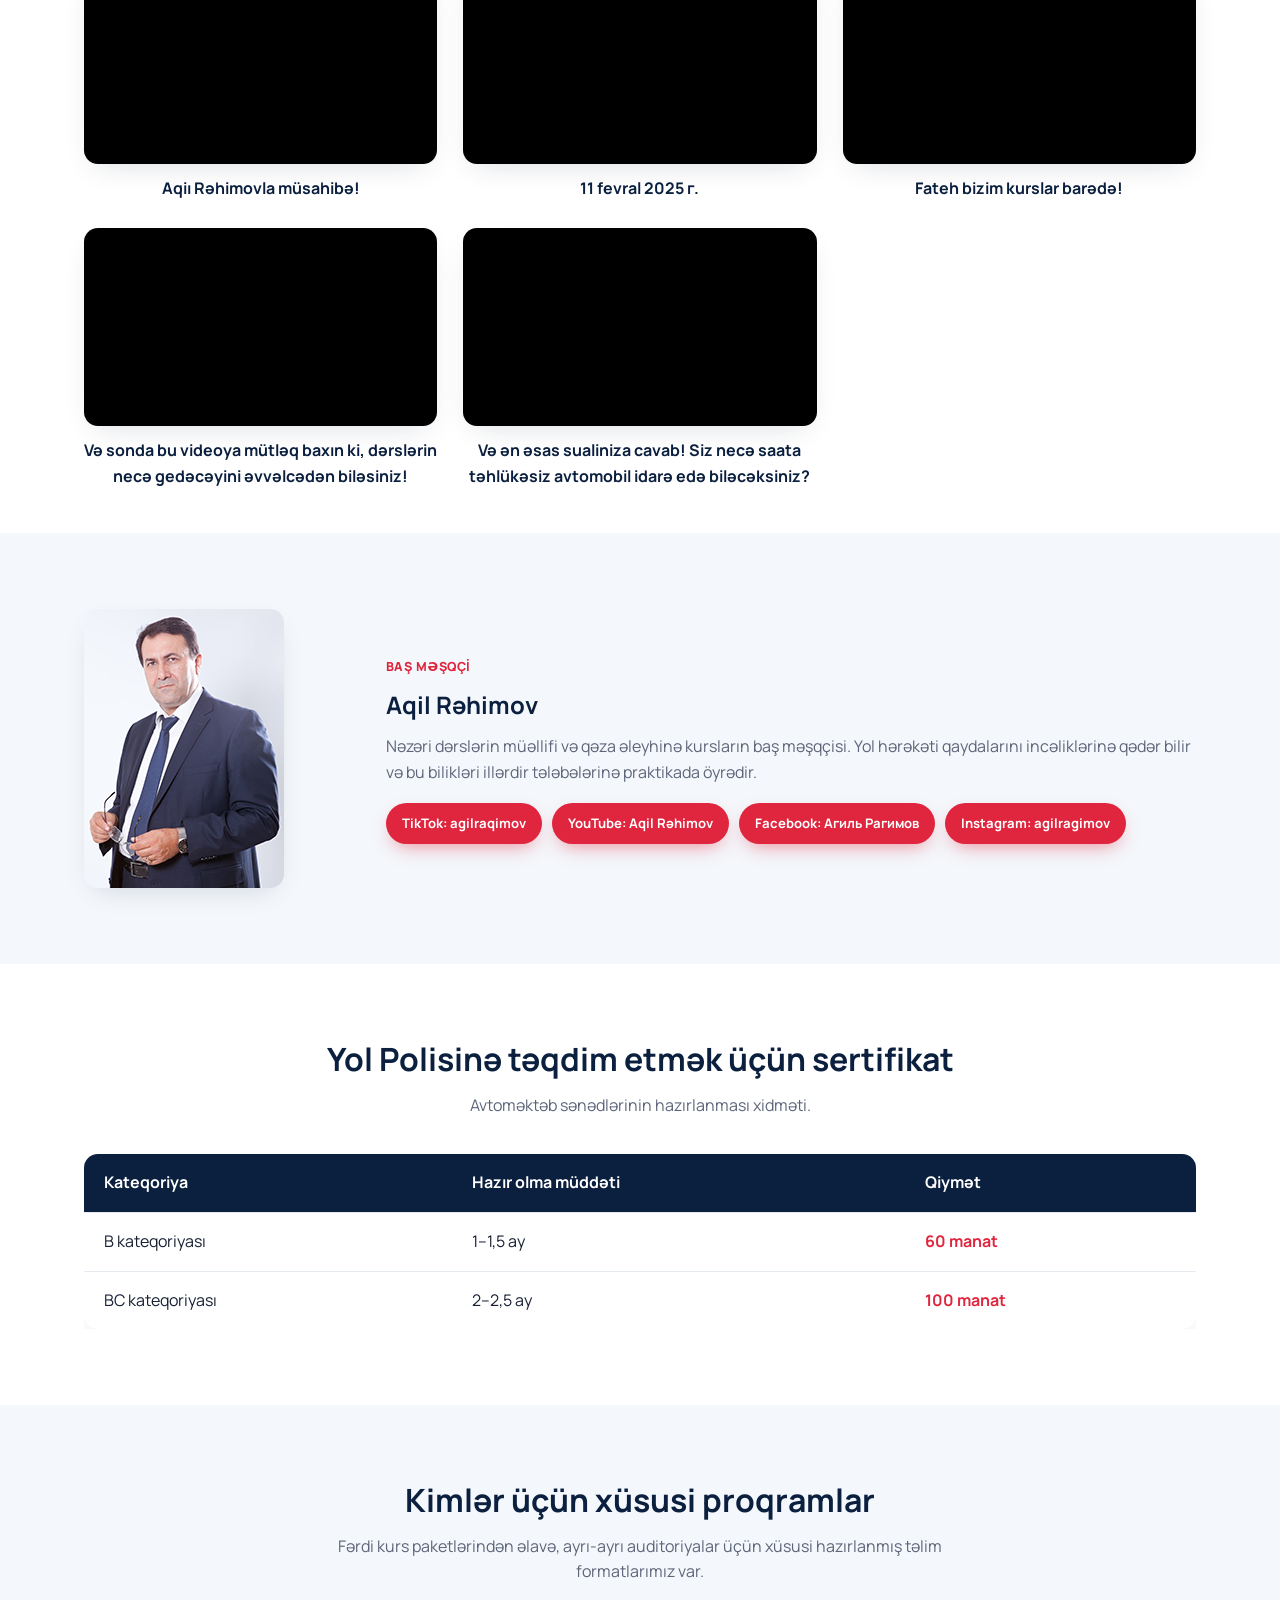
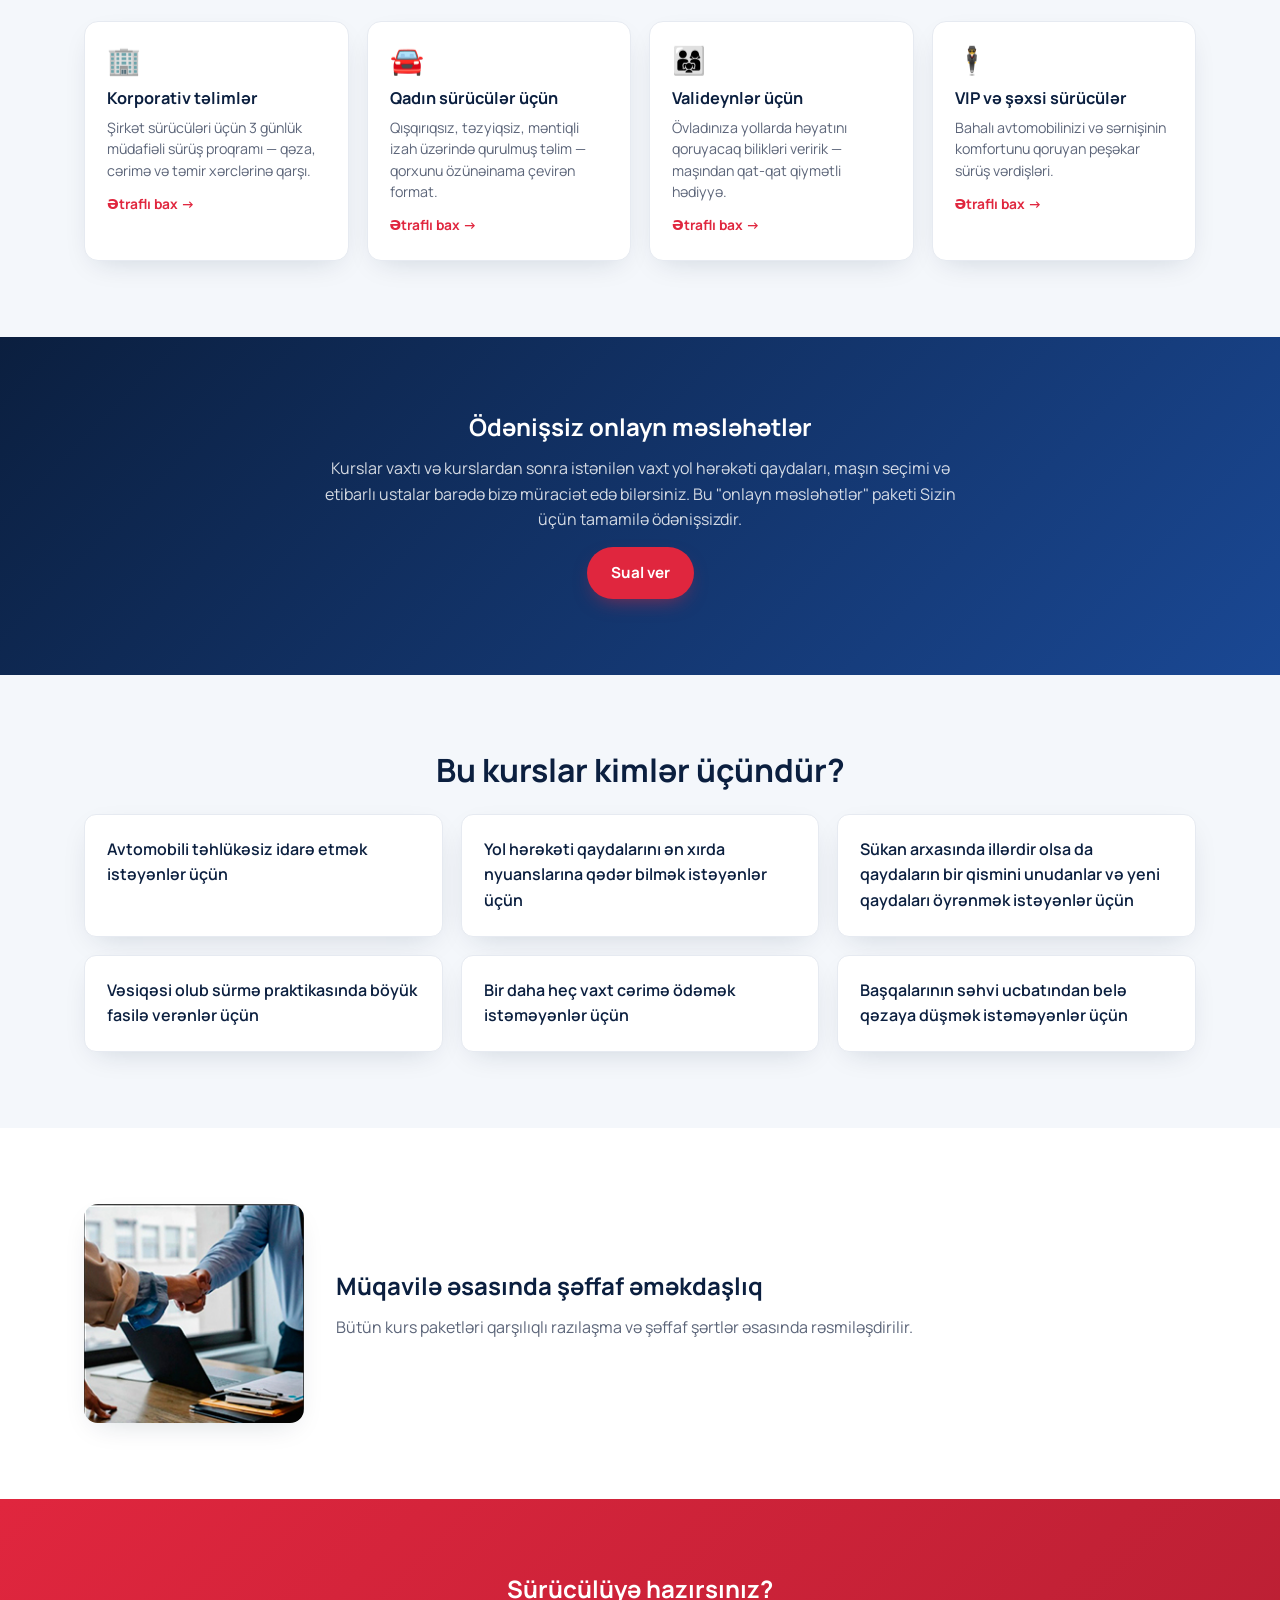
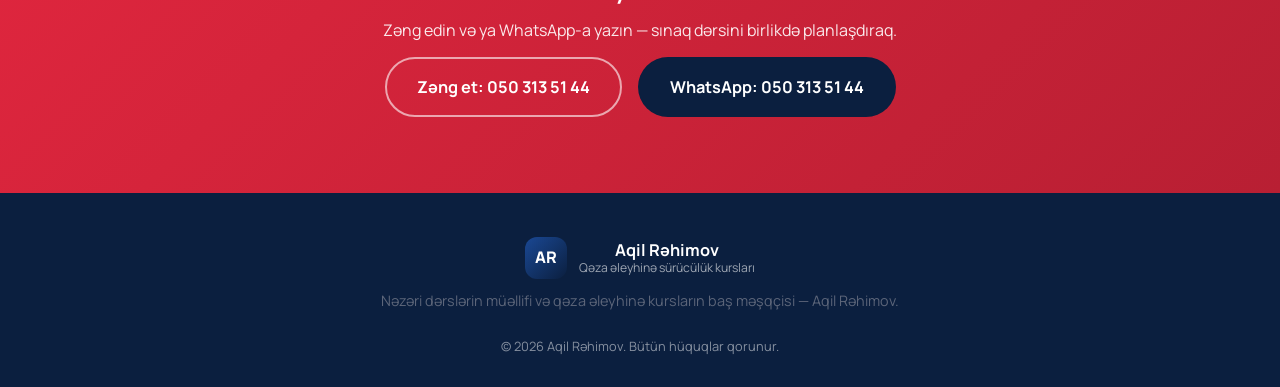
==== commit 7ca6a7d9: "Switch the road-sign quiz off on the live site The client wants the feature later, not now. Nothing " ====
--- a/index.html
+++ b/index.html
@@ -33,7 +33,7 @@
 <link rel="preconnect" href="https://fonts.googleapis.com">
 <link rel="preconnect" href="https://fonts.gstatic.com" crossorigin>
 <link href="https://fonts.googleapis.com/css2?family=Manrope:wght@400;500;600;700;800&display=swap" rel="stylesheet">
-<link rel="stylesheet" href="/css/style.css?v=20260901b">
+<link rel="stylesheet" href="/css/style.css?v=20260901c">
 </head>
 <body>
 
@@ -54,7 +54,6 @@
       <a href="#qiymetler">Qiymətlər</a>
       <a href="#telim-plani">Təlim planı</a>
       <a href="#kurslar">Kurslar</a>
-      <a href="/nisan-testi">Nişan testi</a>
       <a href="/korporativ">Korporativ</a>
       <a href="/qadin-suruculer">Qadınlar</a>
       <a href="/valideynler-ucun">Valideynlər</a>
@@ -248,15 +247,6 @@
         <li>İşıq cihazları, yaşayış zonalarında hərəkət</li>
         <li>Cərimələr</li>
       </ol>
-    </div>
-  </section>
-
-  <!-- SIGN QUIZ PROMO -->
-  <section class="cta-band">
-    <div class="container reveal">
-      <h2>Yol nişanlarını onlayn yoxlayın</h2>
-      <p>Saytda pulsuz test var: nişan göstərilir, 4 variantdan düzgün adını seçirsiniz, cavab dərhal görünür. 274 nişan, 9 kateqoriya — rəsmi siyahı üzrə.</p>
-      <a href="/nisan-testi" class="btn btn-lg">Nişan testinə keç</a>
     </div>
   </section>
 
@@ -535,6 +525,6 @@
   ]
 }
 </script>
-<script src="/js/script.js?v=20260901b"></script>
+<script src="/js/script.js?v=20260901c"></script>
 </body>
 </html>
--- a/css/style.css
+++ b/css/style.css
@@ -130,9 +130,9 @@
 /* The mobile clone has room to breathe — restore the roomier type there. */
 .mobile-menu-panel .main-nav a { font-size: 1rem; }
 
-/* Eleven nav links plus the phone button no longer fit under ~1430px; the
+/* Ten nav links plus the phone button no longer fit under ~1330px; the
    WhatsApp button stays because it is the primary conversion. */
-@media (max-width: 1430px) {
+@media (max-width: 1330px) {
   .site-header .header-phone { display: none; }
 }
 
@@ -604,10 +604,10 @@
 
 .mobile-menu-panel { display: none; }
 
-/* The desktop nav carries 11 links, so the hamburger takes over much earlier
-   than the old 760px breakpoint — below 1300px the row no longer fits next to
+/* The desktop nav carries 10 links, so the hamburger takes over much earlier
+   than the old 760px breakpoint — below 1200px the row no longer fits next to
    the brand and the header buttons. */
-@media (max-width: 1300px) {
+@media (max-width: 1200px) {
   .main-nav, .header-actions { display: none; }
   .nav-toggle { display: flex; }
 
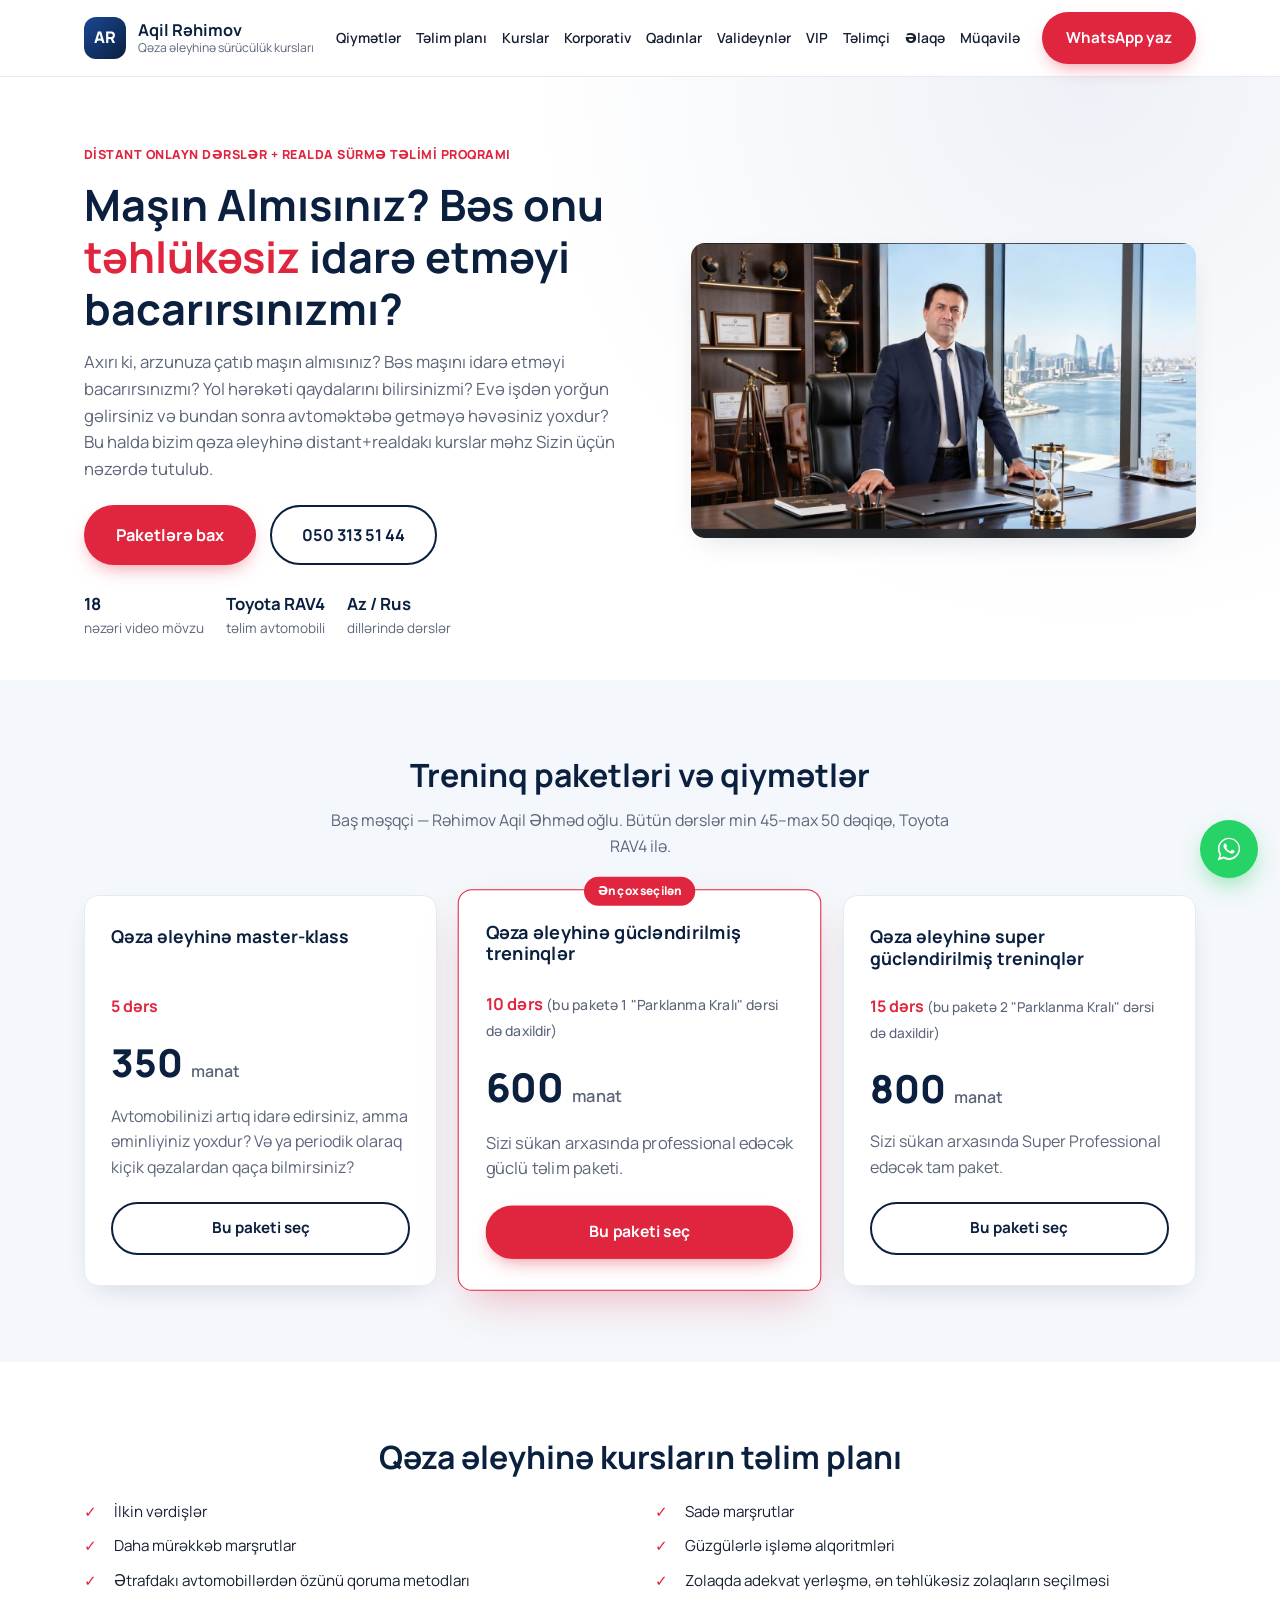
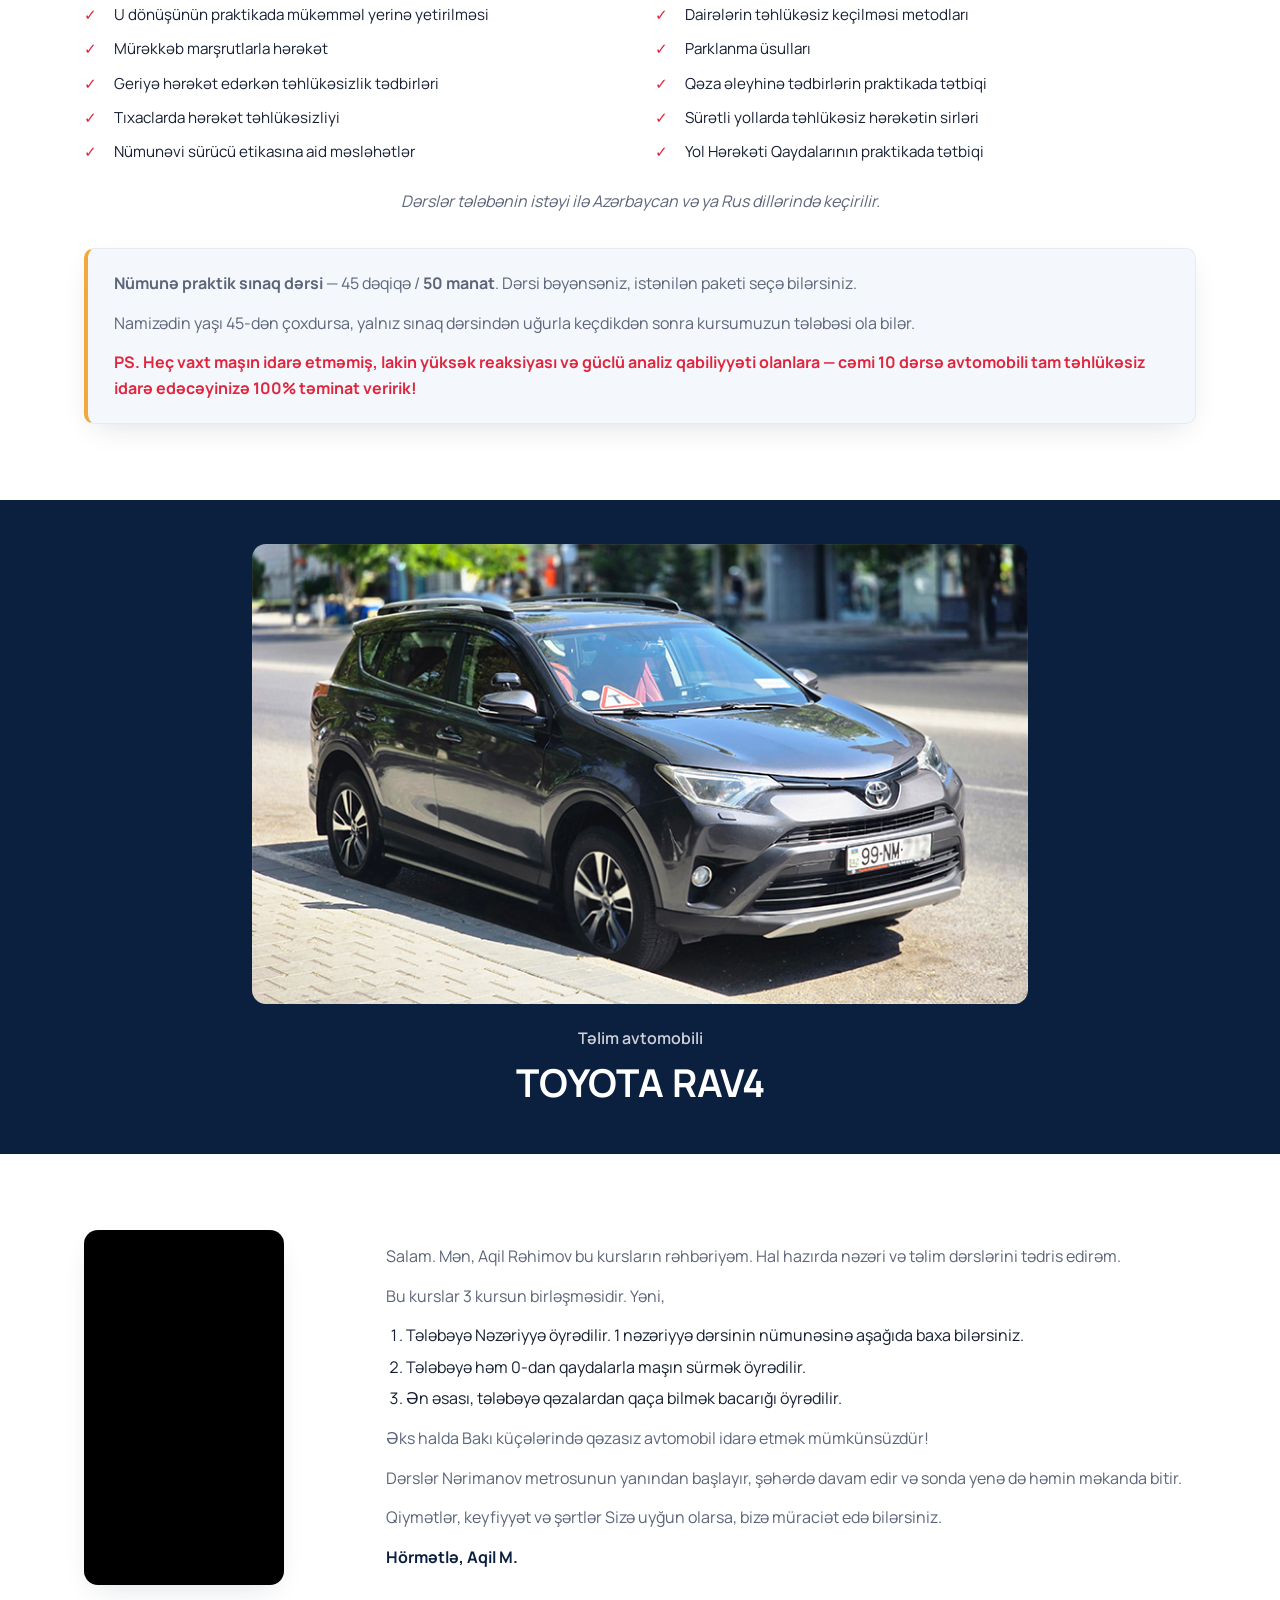
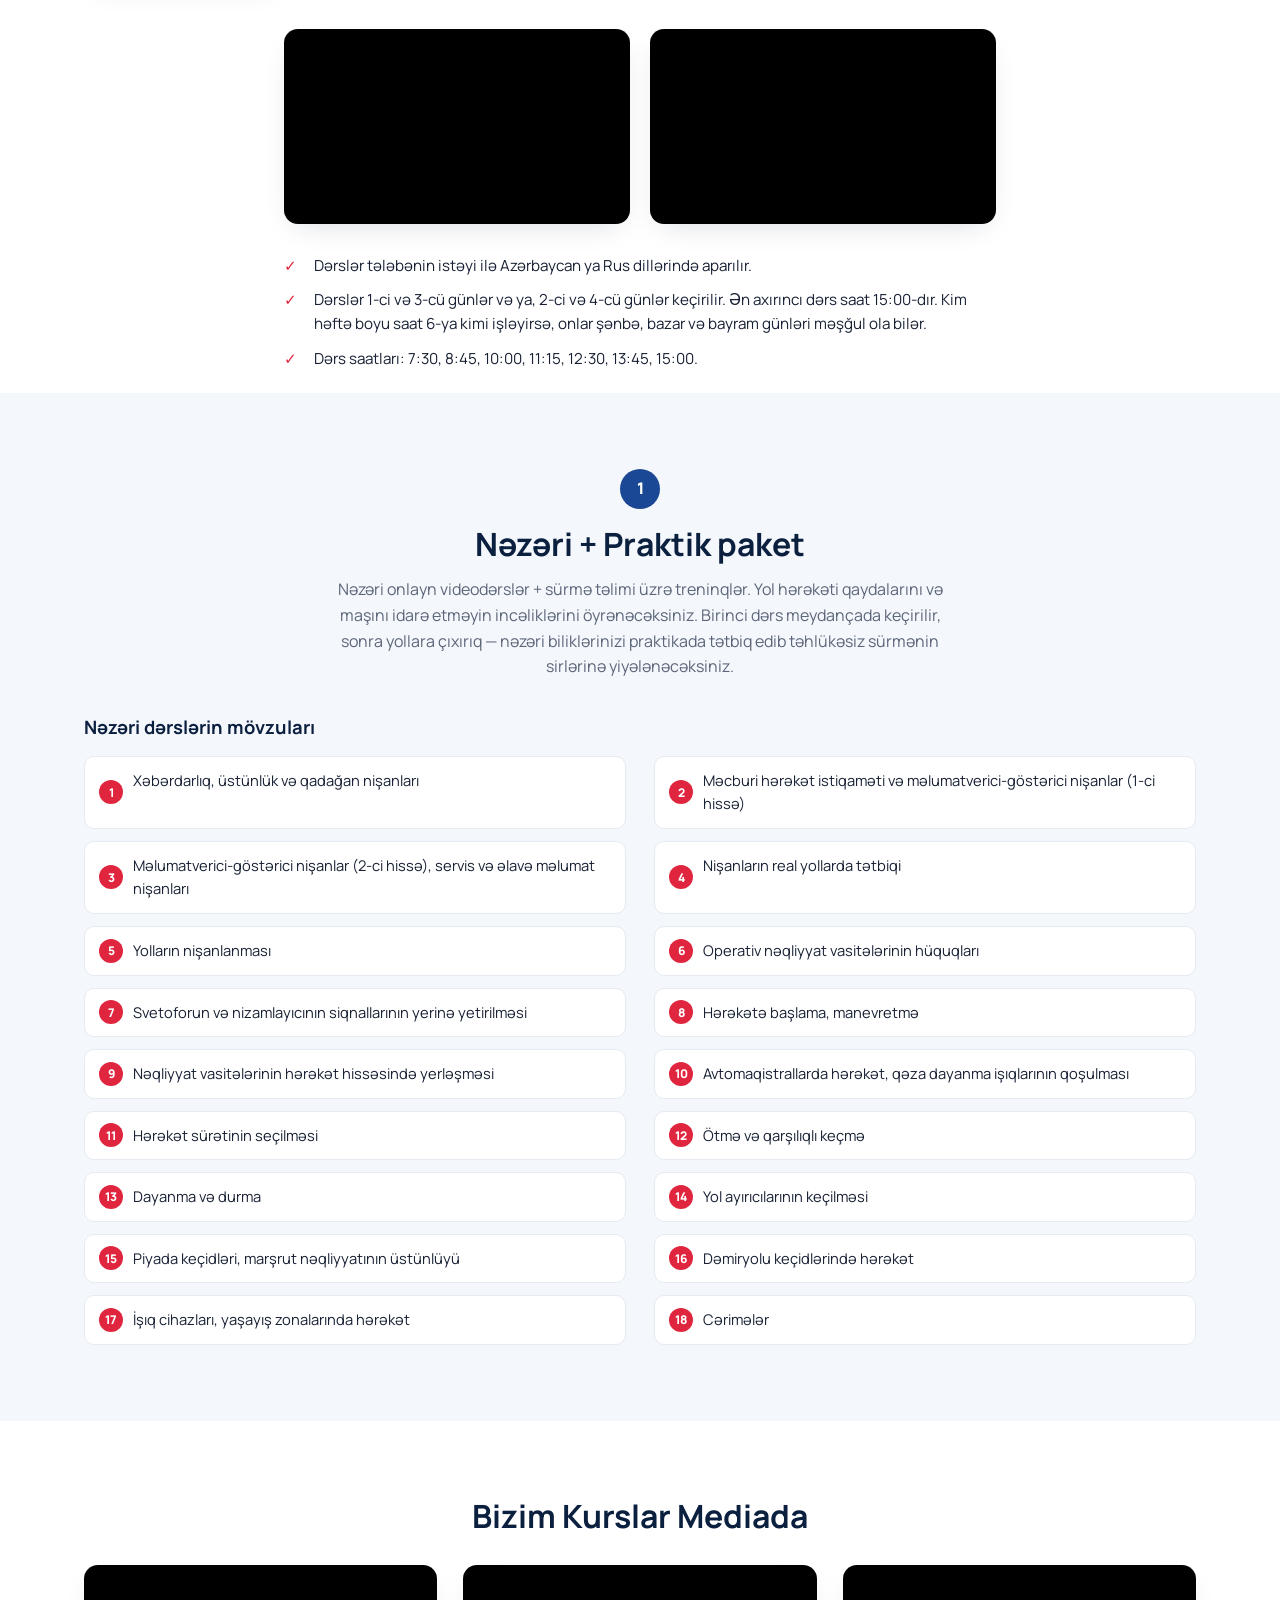
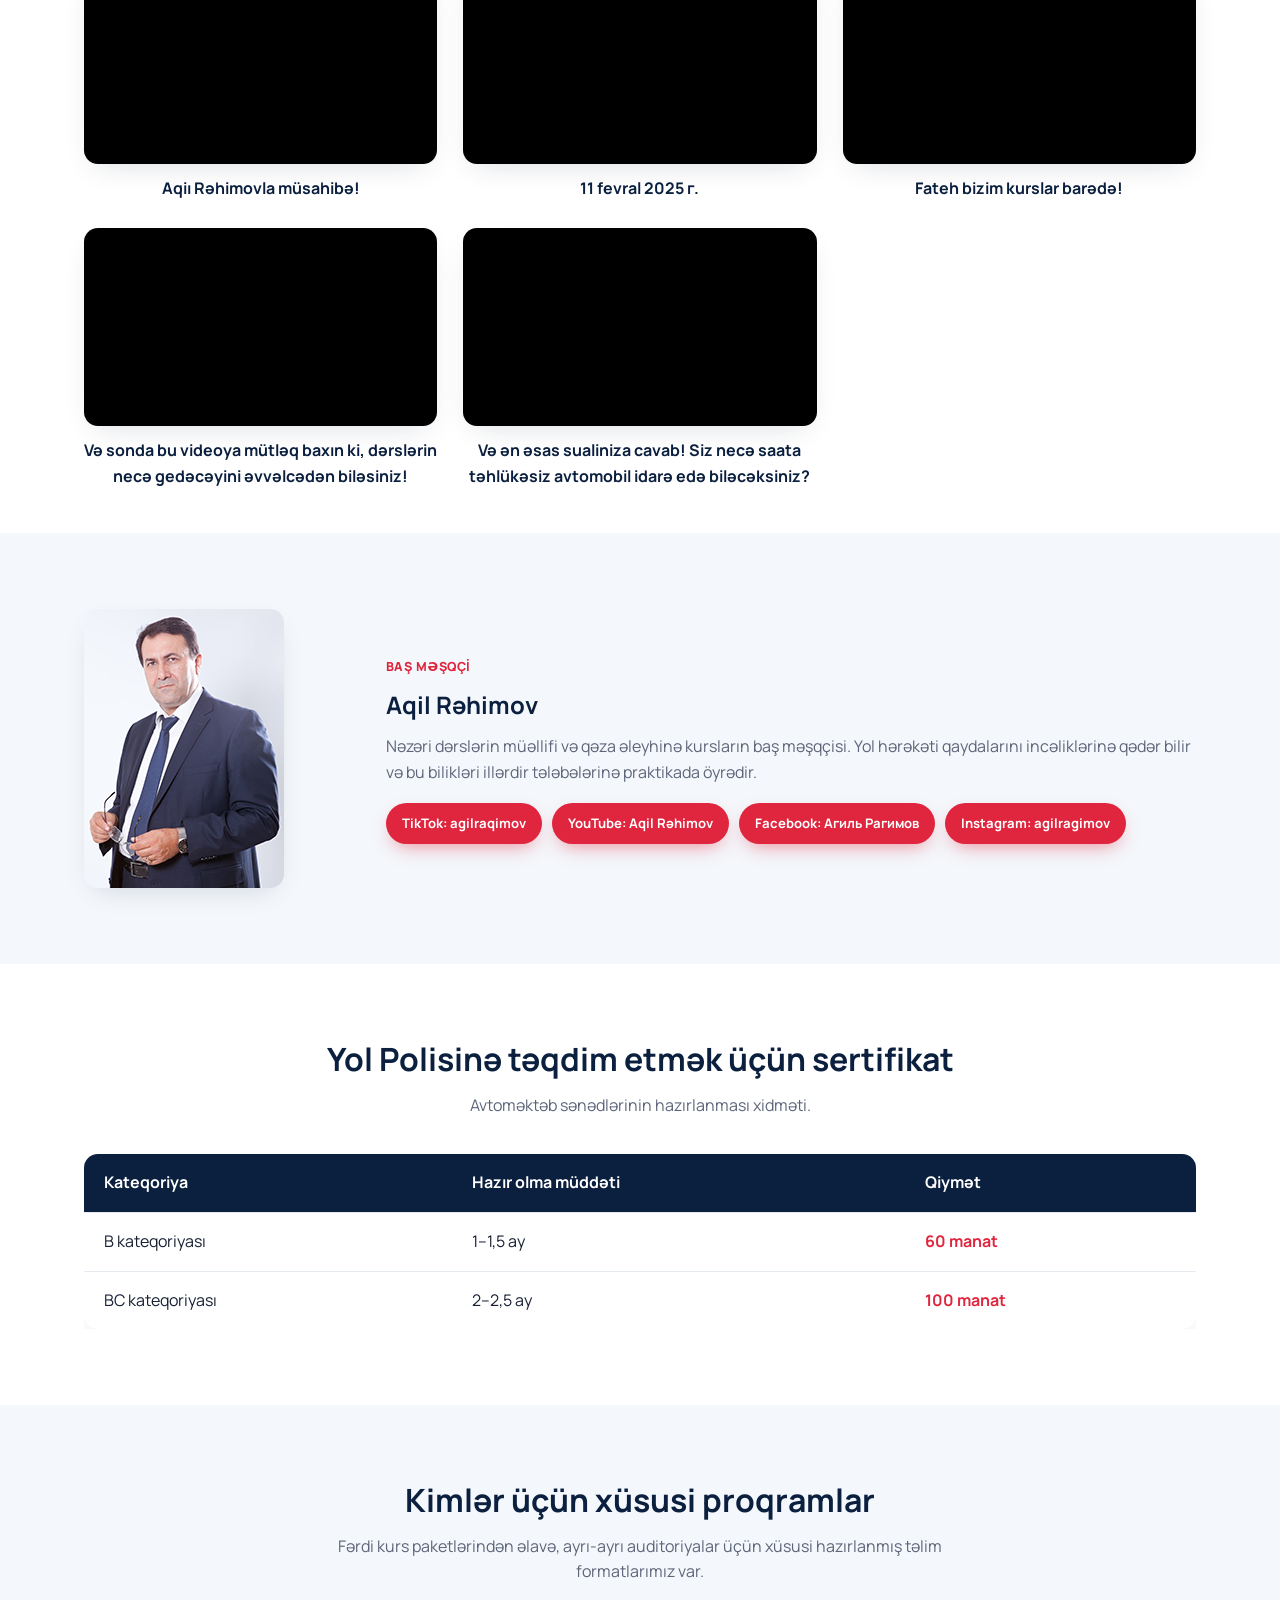
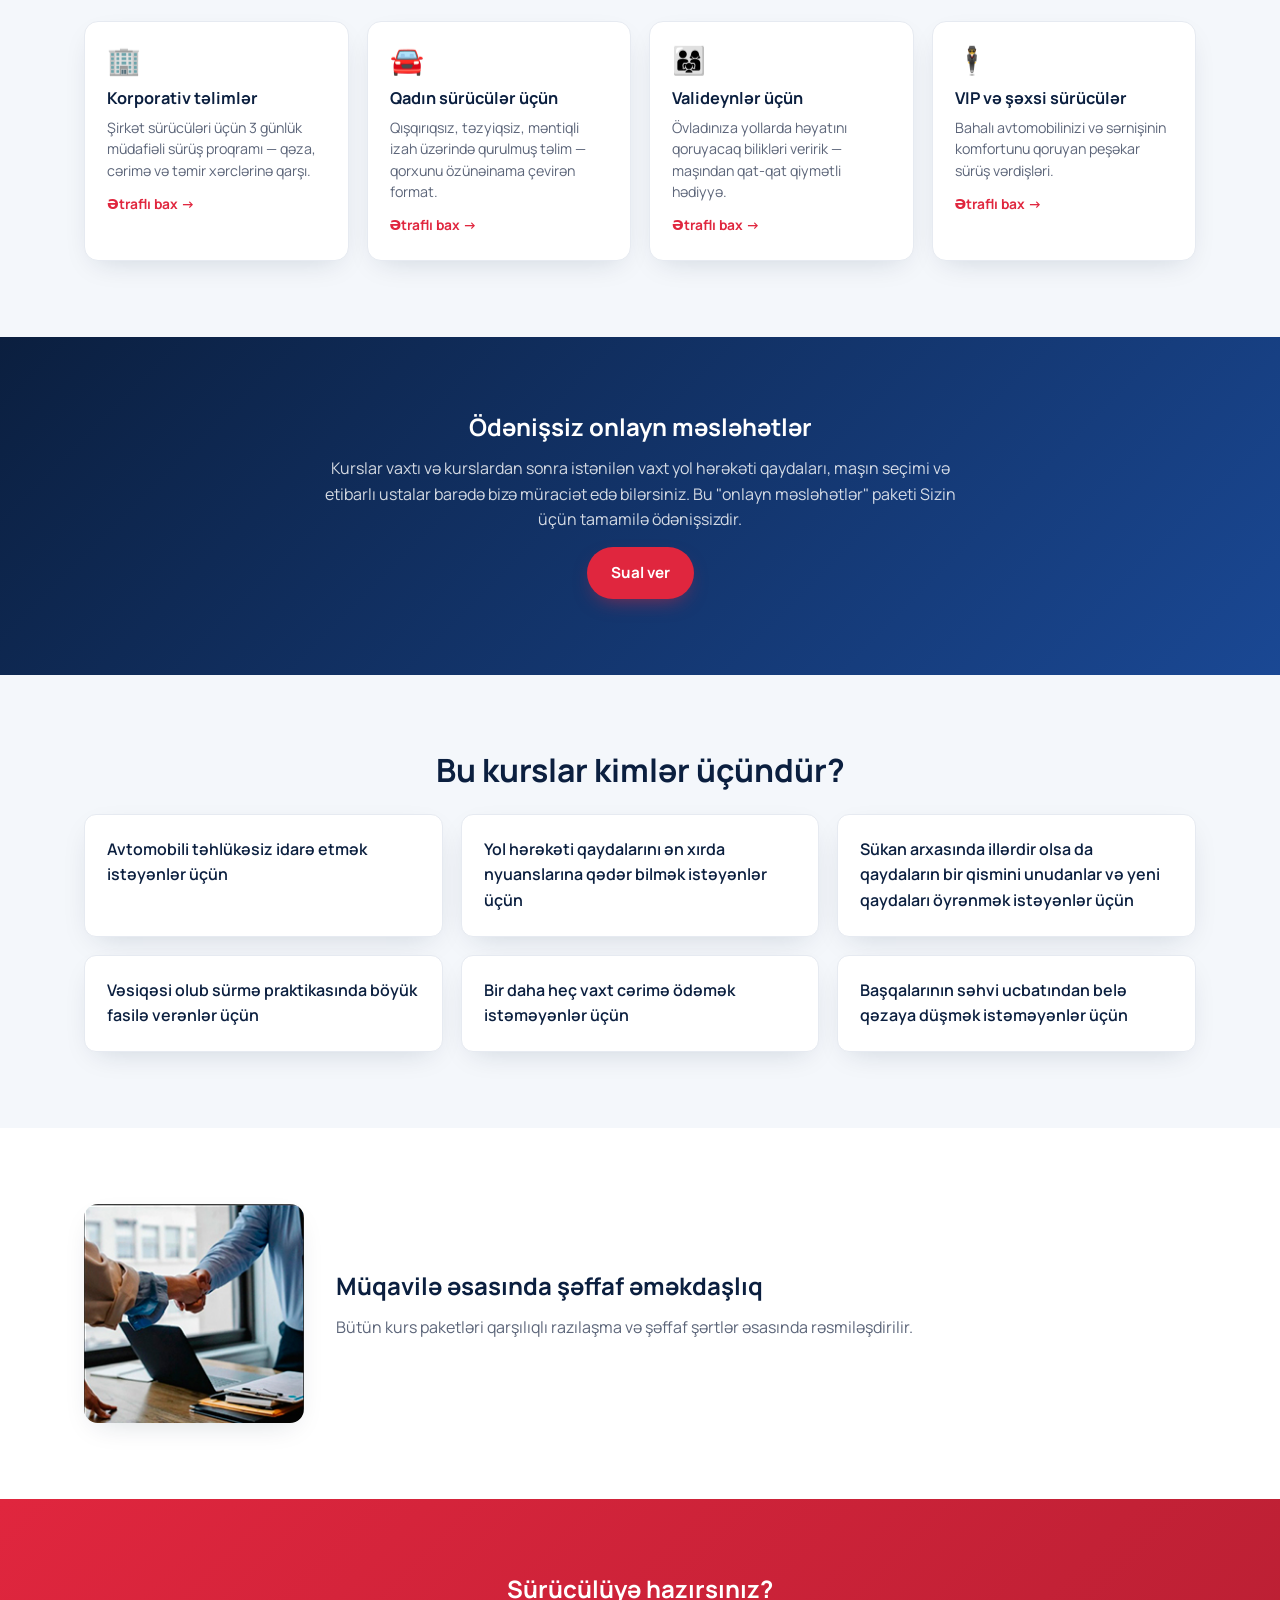
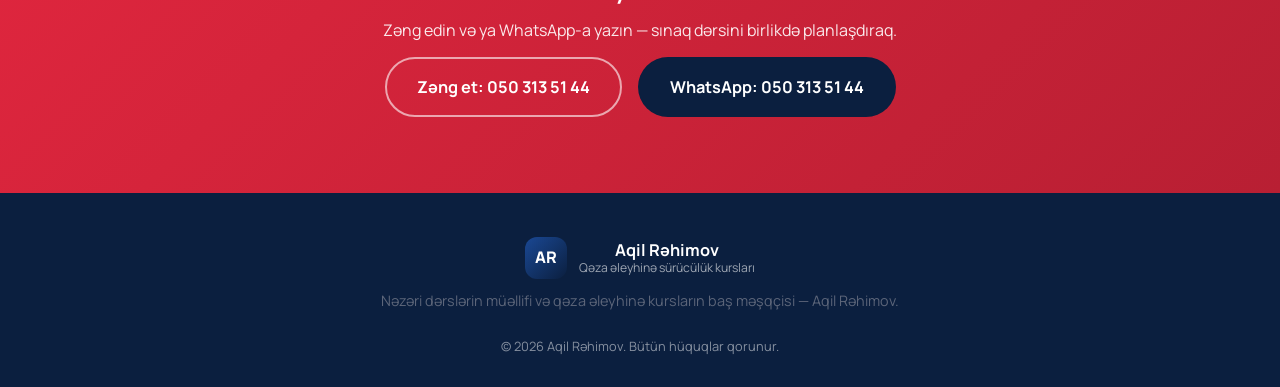
==== commit bf0e378b: "Raise the 15-lesson package price to 800 manat Co-Authored-By: Claude Opus 5 (1M context) <noreply@a" ====
--- a/index.html
+++ b/index.html
@@ -129,9 +129,9 @@
         <div class="price-card reveal">
           <h3>Qəza əleyhinə super gücləndirilmiş treninqlər</h3>
           <p class="price-lessons">15 dərs <em>(bu paketə 2 "Parklanma Kralı" dərsi də daxildir)</em></p>
-          <p class="price-tag">750 <span>manat</span></p>
+          <p class="price-tag">800 <span>manat</span></p>
           <p class="price-desc">Sizi sükan arxasında Super Professional edəcək tam paket.</p>
-          <a href="https://wa.me/994503135144?text=Salam%2C%20%22Q%C9%99za%20%C9%99leyhin%C9%99%20super%20g%C3%BCcl%C9%99ndirilmi%C5%9F%20treninql%C9%99r%22%20paketi%20(15%20d%C9%99rs%2C%20750%20manat)%20il%C9%99%20maraqlan%C4%B1ram." class="btn btn-outline" target="_blank" rel="noopener">Bu paketi seç</a>
+          <a href="https://wa.me/994503135144?text=Salam%2C%20%22Q%C9%99za%20%C9%99leyhin%C9%99%20super%20g%C3%BCcl%C9%99ndirilmi%C5%9F%20treninql%C9%99r%22%20paketi%20(15%20d%C9%99rs%2C%20800%20manat)%20il%C9%99%20maraqlan%C4%B1ram." class="btn btn-outline" target="_blank" rel="noopener">Bu paketi seç</a>
         </div>
       </div>
     </div>
@@ -481,7 +481,7 @@
       "url": "https://avtoprays.az/",
       "telephone": "+994503135144",
       "image": "https://avtoprays.az/assets/img/rv.jpg",
-      "priceRange": "350-750 AZN",
+      "priceRange": "350-800 AZN",
       "address": {
         "@type": "PostalAddress",
         "addressLocality": "Bakı",
